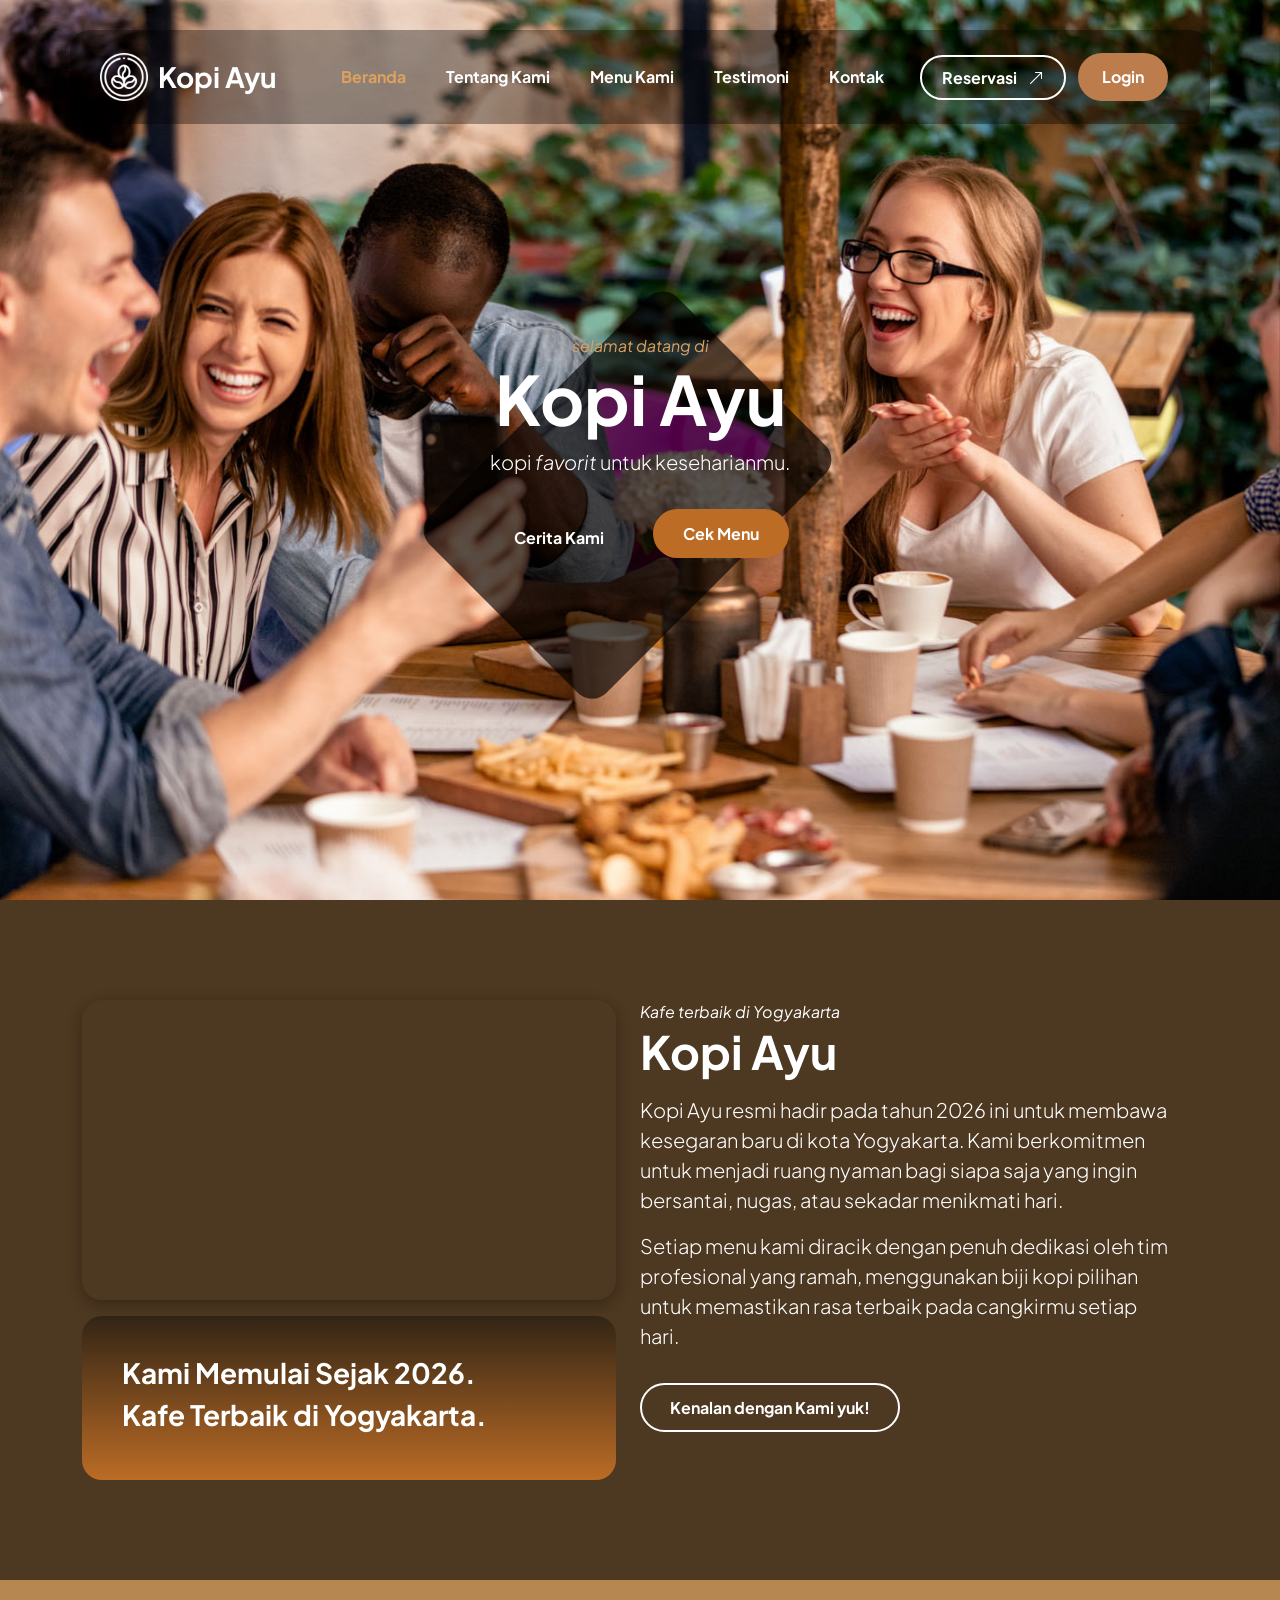
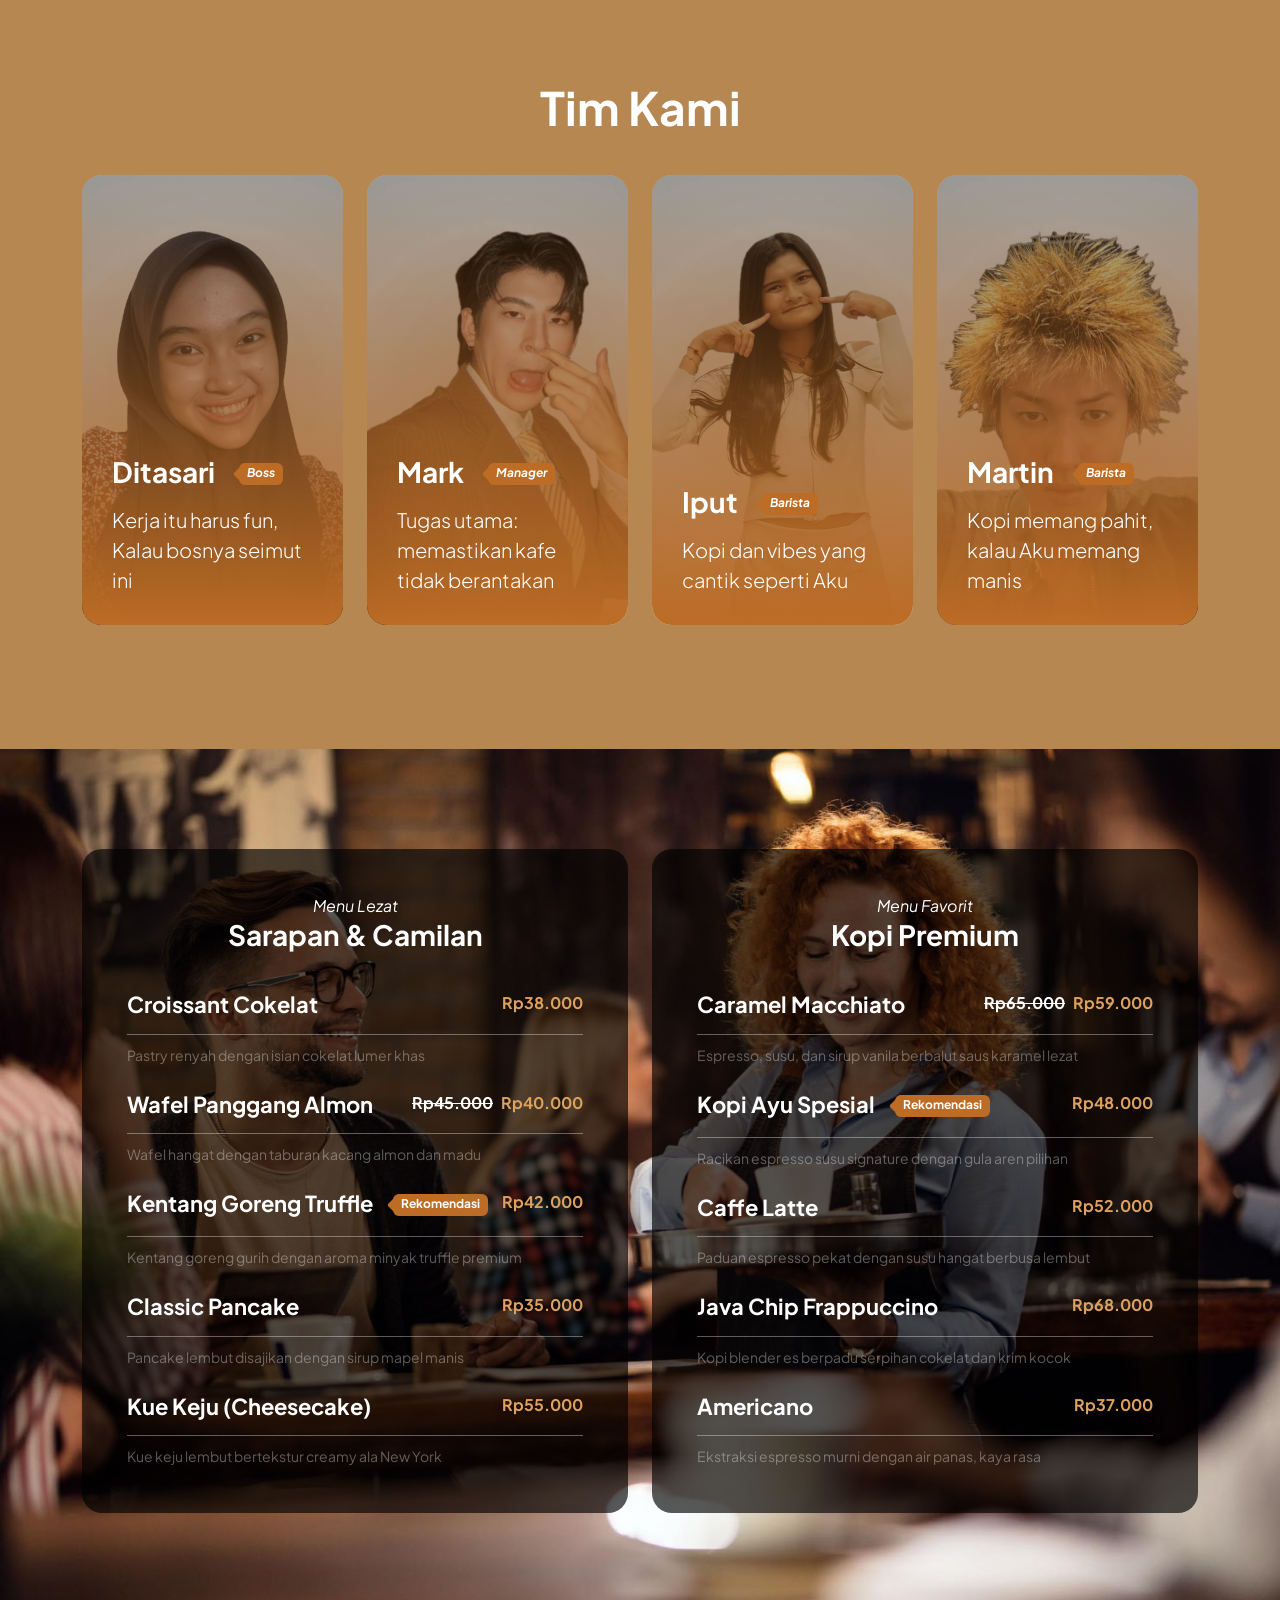
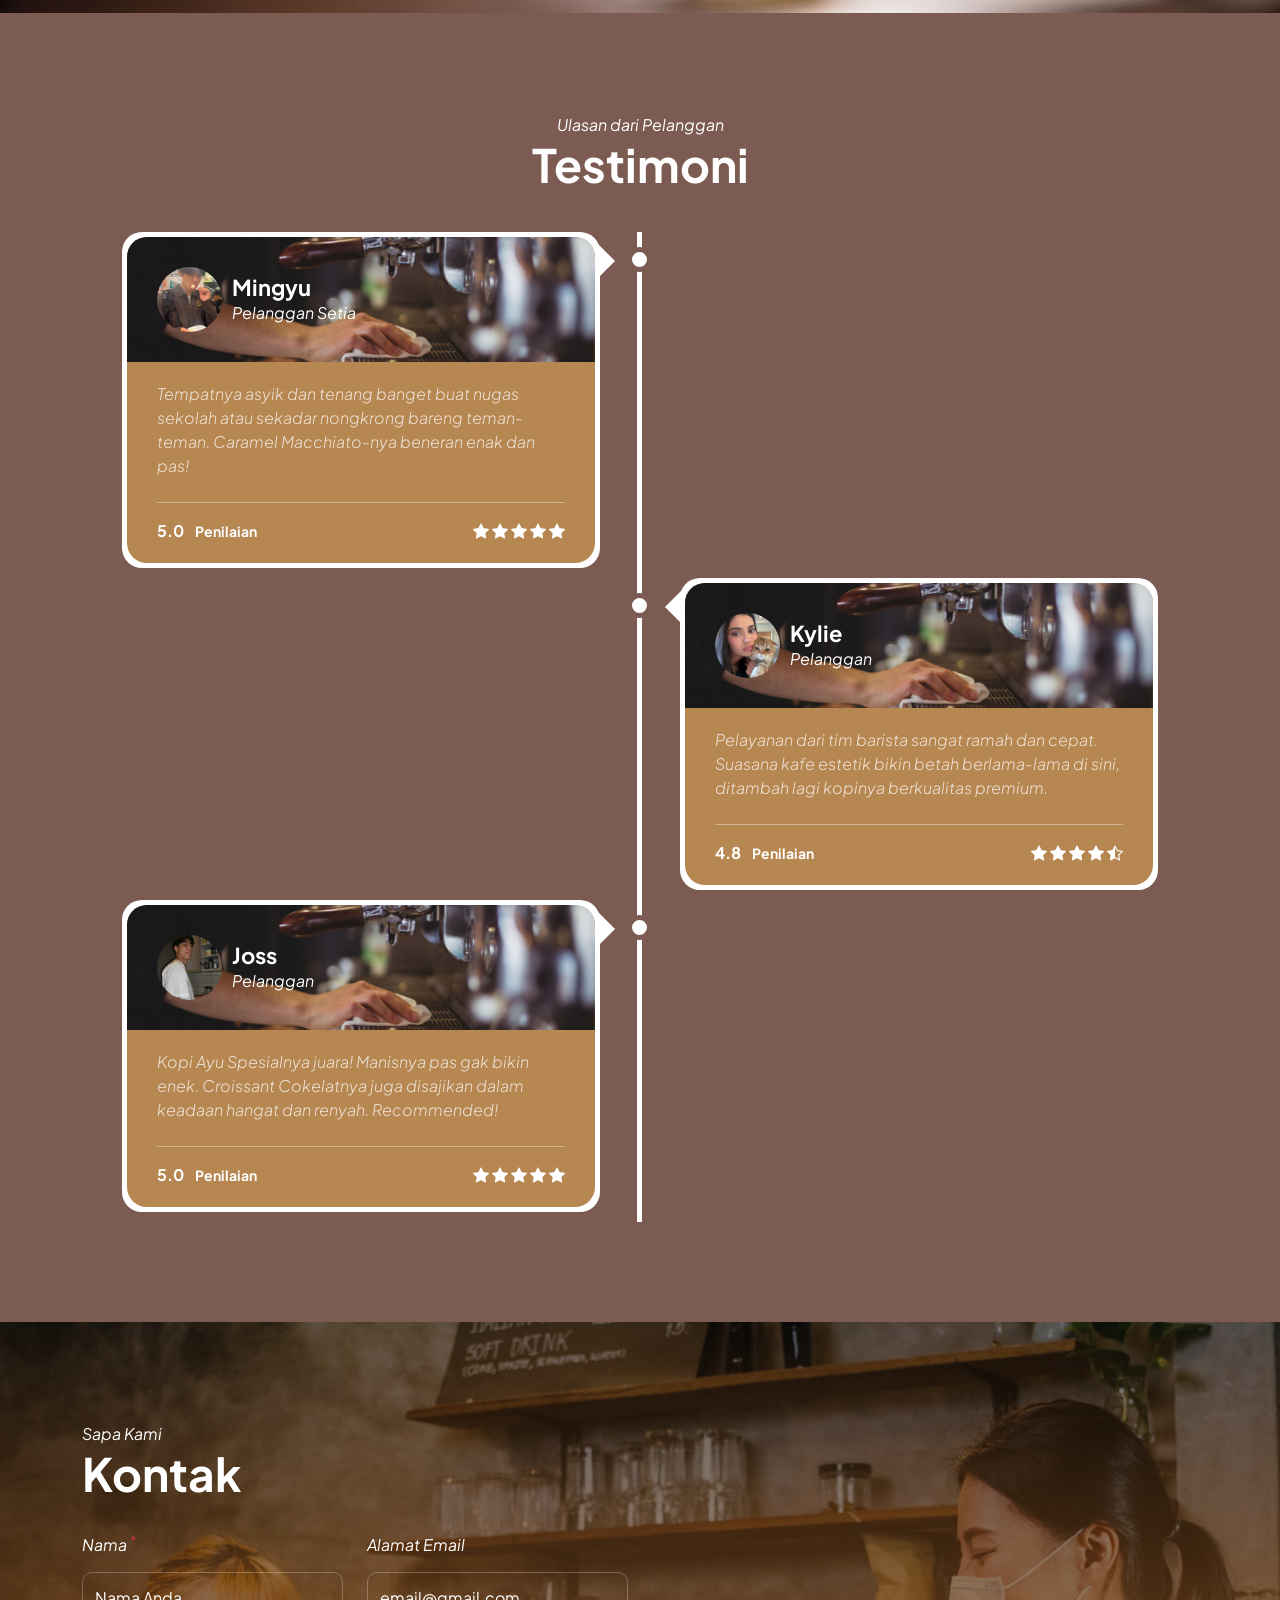
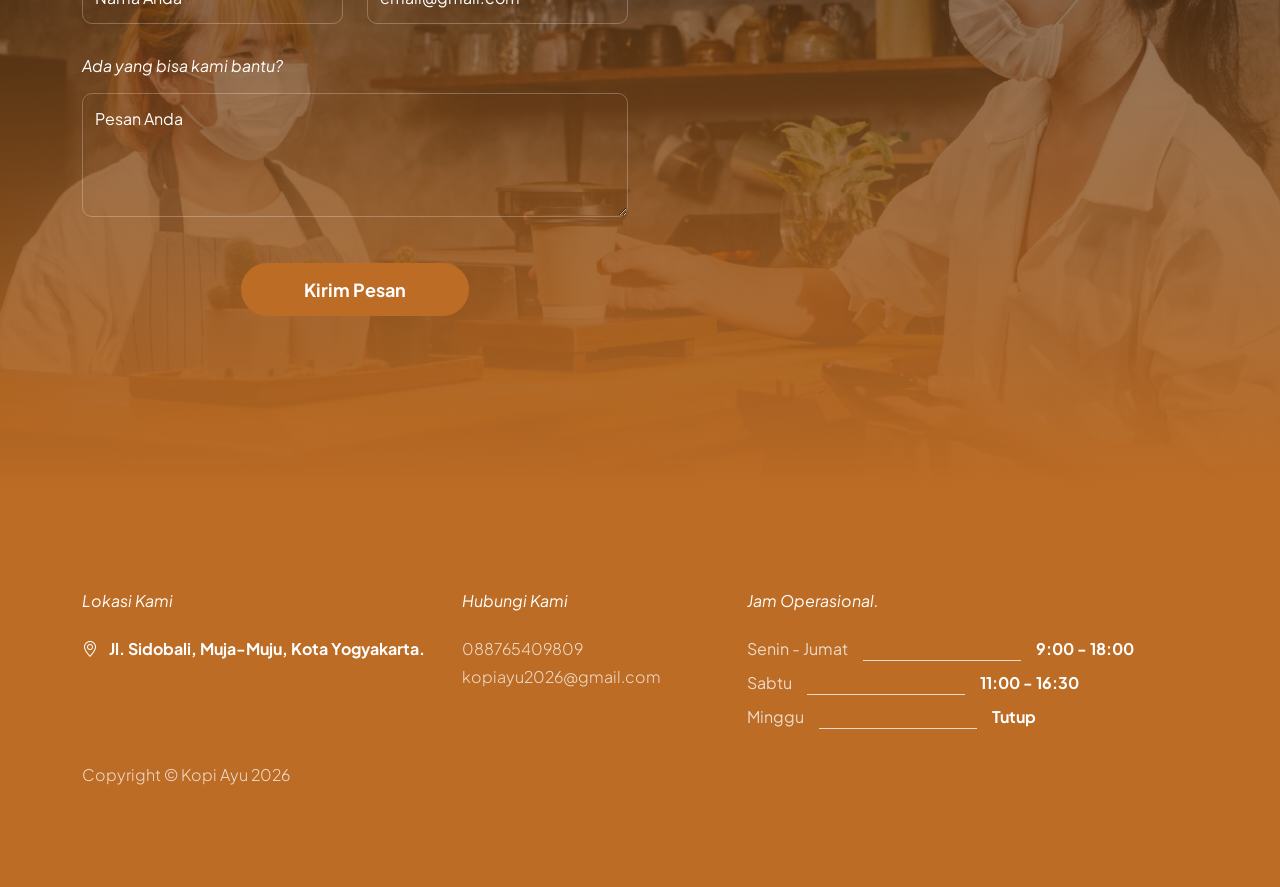
==== index.html @ 31d72bd7 "Update index.html" ====
<!doctype html>
<html lang="id">
    <head>
        <meta charset="utf-8">
        <meta name="viewport" content="width=device-width, initial-scale=1">

        <meta name="description" content="">
        <meta name="author" content="">

        <title>Kopi Ayu - Kafe & Tempat Nongkrong</title>

        <!-- CSS FILES -->                
        <link rel="preconnect" href="https://fonts.googleapis.com">
        
        <link rel="preconnect" href="https://fonts.gstatic.com" crossorigin>

        <link href="https://fonts.googleapis.com/css2?family=Plus+Jakarta+Sans:ital,wght@0,200;0,400;0,600;0,700;1,200;1,700&display=swap" rel="stylesheet">
            
        <link href="css/bootstrap.min.css" rel="stylesheet">

        <link href="css/bootstrap-icons.css" rel="stylesheet">

        <link href="css/vegas.min.css" rel="stylesheet">

        <link href="css/tooplate-barista.css" rel="stylesheet">
<!--
Tooplate 2137 Barista Cafe
https://www.tooplate.com/view/2137-barista-cafe
Bootstrap 5 HTML CSS Template
-->
   <style>
            .navbar {
                z-index: 9999 !important;
            }
            /* Menyembunyikan sapaan teks agar menu tidak berantakan */
            #navbarNav .nav-item span#userInfo {
                display: none !important;
            }
            /* SIHIR CSS: Mengubah tombol Login MAUPUN tombol Logout bawaan sekolah menjadi estetik */
            #authArea button, 
            #authArea input[type="button"], 
            #authArea input[type="submit"] {
                background-color: #bc7c4c !important;
                color: #ffffff !important;
                padding: 12px 24px !important;
                border-radius: 100px !important;
                font-weight: bold !important;
                border: none !important;
                cursor: pointer !important;
                display: inline-block !important;
                box-shadow: 0 4px 6px rgba(0,0,0,0.1) !important;
                transition: 0.3s !important;
            }
            #authArea button:hover, 
            #authArea input[type="button"]:hover {
                background-color: #a46639 !important;
            }
        </style>
    </head>
    
    <body>
            
        <main>
            <nav class="navbar navbar-expand-lg">                
                <div class="container">
                    <!-- LOGO AMAN & RAPI -->
                    <a class="navbar-brand d-flex align-items-center" href="index.html">
                        <img src="images/coffee-beans.png" class="navbar-brand-image img-fluid" alt="">
                        <span>Kopi Ayu</span>
                    </a>
    
                    <button class="navbar-toggler" type="button" data-bs-toggle="collapse" data-bs-target="#navbarNav" aria-controls="navbarNav" aria-expanded="false" aria-label="Toggle navigation">
                        <span class="navbar-toggler-icon"></span>
                    </button>
    
                    <div class="collapse navbar-collapse" id="navbarNav">
                        <!-- BARISAN MENU BERSIH (Teks Halo User Sudah Dihapus dari Sini) -->
                        <ul class="navbar-nav ms-lg-auto">
                            <li class="nav-item">
                                <a class="nav-link click-scroll" href="#section_1">Beranda</a>
                            </li>
    
                            <li class="nav-item">
                                <a class="nav-link click-scroll" href="#section_2">Tentang Kami</a>
                            </li>
    
                            <li class="nav-item">
                                <a class="nav-link click-scroll" href="#section_3">Menu Kami</a>
                            </li>
    
                            <li class="nav-item">
                                <a class="nav-link click-scroll" href="#section_4">Testimoni</a>
                            </li>
    
                            <li class="nav-item">
                                <a class="nav-link click-scroll" href="#section_5">Kontak</a>
                            </li>
                        </ul>

                        <!-- TOMBOL RESERVASI & AREA TOMBOL AUTH -->
                        <div class="ms-lg-3 d-flex align-items-center" style="gap: 12px; position: relative; z-index: 999;">
                            <!-- Tombol Reservasi -->
                            <a class="btn custom-btn custom-border-btn" href="reservation.html">
                                Reservasi
                                <i class="bi-arrow-up-right ms-2"></i>
                            </a>

                         <div id="authArea">
    <button onclick="goLogin()" class="nav-cta">Login</button>
</div>

<div id="userInfo"></div>
                        </div>

                    </div>
                </div>
            </nav>

            <section class="hero-section d-flex justify-content-center align-items-center" id="section_1">

                <div class="container">
                    <div class="row align-items-center">

                        <div class="col-lg-6 col-12 mx-auto">
                            <em class="small-text">selamat datang di</em>
                            
                            <h1>Kopi Ayu</h1>

                            <p class="text-white mb-4 pb-lg-2">
                                kopi <em>favorit</em> untuk keseharianmu.
                            </p>

                            <a class="btn custom-btn custom-border-btn smoothscroll me-3" href="#section_2">
                                Cerita Kami
                            </a>

                            <a class="btn custom-btn smoothscroll me-2 mb-2" href="#section_3"><strong>Cek Menu</strong></a>
                        </div>

                    </div>
                </div>

                <div class="hero-slides"></div>
            </section>


            <section class="about-section section-padding" id="section_2">
                <div class="section-overlay"></div>
                <div class="container">
                    <div class="row align-items-center">

                        <!-- Mulai Bagian Tentang Kami (Row Utama) -->
<div class="row">
    
    <!-- KOLOM KIRI: Video YouTube -->
    <div class="col-lg-6 col-12">
        <div class="ratio ratio-16x9" style="border-radius: 20px; overflow: hidden; box-shadow: 0 4px 15px rgba(0,0,0,0.3);">
            <iframe 
                src="https://www.youtube-nocookie.com/embed/lAd3LYIZMjs" 
                title="YouTube video player" 
                frameborder="0" 
                allow="accelerometer; autoplay; clipboard-write; encrypted-media; gyroscope; picture-in-picture; web-share" 
                allowfullscreen>
            </iframe>
        </div>
        <!-- Teks info di bawah video -->
        <div class="about-video-info d-flex flex-column mt-3">
            <h4 class="mt-auto">Kami Memulai Sejak 2026.</h4>
            <h4>Kafe Terbaik di Yogyakarta.</h4>
        </div>
    </div>

    <!-- KOLOM KANAN: Deskripsi & Tombol -->
    <div class="col-lg-6 col-12 mt-4 mt-lg-0">
        <em class="text-white">Kafe terbaik di Yogyakarta</em>
        
        <h2 class="text-white mb-3">Kopi Ayu</h2>

        <p class="text-white">Kopi Ayu resmi hadir pada tahun 2026 ini untuk membawa kesegaran baru di kota Yogyakarta. Kami berkomitmen untuk menjadi ruang nyaman bagi siapa saja yang ingin bersantai, nugas, atau sekadar menikmati hari.</p>

        <p class="text-white">Setiap menu kami diracik dengan penuh dedikasi oleh tim profesional yang ramah, menggunakan biji kopi pilihan untuk memastikan rasa terbaik pada cangkirmu setiap hari.</p>

        <a href="#barista-team" class="smoothscroll btn custom-btn custom-border-btn mt-3 mb-4">Kenalan dengan Kami yuk!</a>
    </div>

</div> 
<!-- Selesai Bagian Tentang Kami -->
                </div>
            </section>

            <section class="barista-section section-padding section-bg" id="barista-team">
                <div class="container">
                    <div class="row justify-content-center">

                        <div class="col-lg-12 col-12 text-center mb-4 pb-lg-2">
                            <em class="text-white"></em>
                            <h2 class="text-white">Tim Kami</h2>
                        </div>

                        <div class="col-lg-3 col-md-6 col-12 mb-4">
                            <div class="team-block-wrap">
                                <div class="team-block-info d-flex flex-column">
                                    <div class="d-flex mt-auto mb-3">
                                        <h4 class="text-white mb-0">Ditasari</h4>
                                        <p class="badge ms-4"><em>Boss</em></p>
                                    </div>
                                    <p class="text-white mb-0">Kerja itu harus fun, Kalau bosnya seimut ini</p>
                                </div>

                                <div class="team-block-image-wrap">
                                    <img src="images/team/dita foto.jpeg" class="team-block-image img-fluid" alt="">
                                </div>
                            </div>
                        </div>

                        <div class="col-lg-3 col-md-6 col-12 mb-4">
                            <div class="team-block-wrap">
                                <div class="team-block-info d-flex flex-column">
                                    <div class="d-flex mt-auto mb-3">
                                        <h4 class="text-white mb-0">Mark</h4>
                                        <p class="badge ms-4"><em>Manager</em></p>
                                    </div>
                                    <p class="text-white mb-0">Tugas utama: memastikan kafe tidak berantakan</p>
                                </div>

                                <div class="team-block-image-wrap">
                                    <img src="images/team/mark pakin.jpeg" class="team-block-image img-fluid" alt="">
                                </div>
                            </div>
                        </div>

                        <div class="col-lg-3 col-md-6 col-12 mb-4">
                            <div class="team-block-wrap">
                                <div class="team-block-info d-flex flex-column">
                                    <div class="d-flex mt-auto mb-3">
                                        <h4 class="text-white mb-0">Iput</h4>
                                        <p class="badge ms-4"><em>Barista</em></p>
                                    </div>
                                    <p class="text-white mb-0">Kopi dan vibes yang cantik seperti Aku</p>
                                </div>

                                <div class="team-block-image-wrap">
                                    <img src="images/team/iput.jpeg" class="team-block-image img-fluid" alt="">
                                </div>
                            </div>
                        </div>

                        <div class="col-lg-3 col-md-6 col-12">
                            <div class="team-block-wrap">
                                <div class="team-block-info d-flex flex-column">
                                    <div class="d-flex mt-auto mb-3">
                                        <h4 class="text-white mb-0">Martin</h4>
                                        <p class="badge ms-4"><em>Barista</em></p>
                                    </div>
                                    <p class="text-white mb-0">Kopi memang pahit, kalau Aku memang manis</p>
                                </div>

                                <div class="team-block-image-wrap">
                                    <img src="images/team/martin.jpeg" class="team-block-image img-fluid" alt="">
                                </div>
                            </div>
                        </div>

                    </div>
                </div>
            </section>


            <section class="menu-section section-padding" id="section_3">
                <div class="container">
                    <div class="row">

                        <div class="col-lg-6 col-12 mb-4 mb-lg-0">
                            <div class="menu-block-wrap">
                                <div class="text-center mb-4 pb-lg-2">
                                    <em class="text-white">Menu Lezat</em>
                                    <h4 class="text-white">Sarapan & Camilan</h4>
                                </div>

                                <div class="menu-block">
                                    <div class="d-flex">
                                        <h6>Croissant Cokelat</h6>
                                        <span class="underline"></span>
                                        <strong class="ms-auto">Rp38.000</strong>
                                    </div>
                                    <div class="border-top mt-2 pt-2">
                                        <small>Pastry renyah dengan isian cokelat lumer khas</small>
                                    </div>
                                </div>

                                <div class="menu-block my-4">
                                    <div class="d-flex">
                                        <h6>Wafel Panggang Almon</h6>
                                        <span class="underline"></span>
                                        <strong class="text-white ms-auto"><del>Rp45.000</del></strong>
                                        <strong class="ms-2">Rp40.000</strong>
                                    </div>
                                    <div class="border-top mt-2 pt-2">
                                        <small>Wafel hangat dengan taburan kacang almon dan madu</small>
                                    </div>
                                </div>

                                <div class="menu-block">
                                    <div class="d-flex">
                                        <h6>Kentang Goreng Truffle <span class="badge ms-3">Rekomendasi</span></h6>
                                        <span class="underline"></span>
                                        <strong class="ms-auto">Rp42.000</strong>
                                    </div>
                                    <div class="border-top mt-2 pt-2">
                                        <small>Kentang goreng gurih dengan aroma minyak truffle premium</small>
                                    </div>
                                </div>

                                <div class="menu-block my-4">
                                    <div class="d-flex">
                                        <h6>Classic Pancake</h6>
                                        <span class="underline"></span>
                                        <strong class="ms-auto">Rp35.000</strong>
                                    </div>
                                    <div class="border-top mt-2 pt-2">
                                        <small>Pancake lembut disajikan dengan sirup mapel manis</small>
                                    </div>
                                </div>

                                <div class="menu-block">
                                    <div class="d-flex">
                                        <h6>Kue Keju (Cheesecake)</h6>
                                        <span class="underline"></span>
                                        <strong class="ms-auto">Rp55.000</strong>
                                    </div>
                                    <div class="border-top mt-2 pt-2">
                                        <small>Kue keju lembut bertekstur creamy ala New York</small>
                                    </div>
                                </div>
                            </div>
                        </div>

                        <div class="col-lg-6 col-12">
                            <div class="menu-block-wrap">
                                <div class="text-center mb-4 pb-lg-2">
                                    <em class="text-white">Menu Favorit</em>
                                    <h4 class="text-white">Kopi Premium</h4>
                                </div>

                                <div class="menu-block">
                                    <div class="d-flex">
                                        <h6>Caramel Macchiato</h6>
                                        <span class="underline"></span>
                                        <strong class="text-white ms-auto"><del>Rp65.000</del></strong>
                                        <strong class="ms-2">Rp59.000</strong>
                                    </div>
                                    <div class="border-top mt-2 pt-2">
                                        <small>Espresso, susu, dan sirup vanila berbalut saus karamel lezat</small>
                                    </div>
                                </div>

                                <div class="menu-block my-4">
                                    <div class="d-flex">
                                        <h6>Kopi Ayu Spesial <span class="badge ms-3">Rekomendasi</span></h6>
                                        <span class="underline"></span>
                                        <strong class="ms-auto">Rp48.000</strong>
                                    </div>
                                    <div class="border-top mt-2 pt-2">
                                        <small>Racikan espresso susu signature dengan gula aren pilihan</small>
                                    </div>
                                </div>

                                <div class="menu-block">
                                    <div class="d-flex">
                                        <h6>Caffe Latte</h6>
                                        <span class="underline"></span>
                                        <strong class="ms-auto">Rp52.000</strong>
                                    </div>
                                    <div class="border-top mt-2 pt-2">
                                        <small>Paduan espresso pekat dengan susu hangat berbusa lembut</small>
                                    </div>
                                </div>

                                <div class="menu-block my-4">
                                    <div class="d-flex">
                                        <h6>Java Chip Frappuccino</h6>
                                        <span class="underline"></span>
                                        <strong class="ms-auto">Rp68.000</strong>
                                    </div>
                                    <div class="border-top mt-2 pt-2">
                                        <small>Kopi blender es berpadu serpihan cokelat dan krim kocok</small>
                                    </div>
                                </div>

                                <div class="menu-block">
                                    <div class="d-flex">
                                        <h6>Americano</h6>
                                        <span class="underline"></span>
                                        <strong class="ms-auto">Rp37.000</strong>
                                    </div>
                                    <div class="border-top mt-2 pt-2">
                                        <small>Ekstraksi espresso murni dengan air panas, kaya rasa</small>
                                    </div>
                                </div>
                            </div>
                        </div>

                    </div>
                </div>
            </section>


            <section class="reviews-section section-padding section-bg" id="section_4">
                <div class="container">
                    <div class="row justify-content-center">

                        <div class="col-lg-12 col-12 text-center mb-4 pb-lg-2">
                            <em class="text-white">Ulasan dari Pelanggan</em>
                            <h2 class="text-white">Testimoni</h2>
                        </div>

                        <div class="timeline">
                            <div class="timeline-container timeline-container-left">
                                <div class="timeline-content">
                                    <div class="reviews-block">
                                        <div class="reviews-block-image-wrap d-flex align-items-center">
                                            <img src="images/reviews/mingyu.jpeg" class="reviews-block-image img-fluid" alt="">
                                            <div>
                                                <h6 class="text-white mb-0">Mingyu</h6>
                                                <em class="text-white"> Pelanggan Setia</em>
                                            </div>
                                        </div>

                                        <div class="reviews-block-info">
                                            <p>Tempatnya asyik dan tenang banget buat nugas sekolah atau sekadar nongkrong bareng teman-teman. Caramel Macchiato-nya beneran enak dan pas!</p>
                                            <div class="d-flex border-top pt-3 mt-4">
                                                <strong class="text-white">5.0 <small class="ms-2">Penilaian</small></strong>
                                                <div class="reviews-group ms-auto">
                                                    <i class="bi-star-fill"></i>
                                                    <i class="bi-star-fill"></i>
                                                    <i class="bi-star-fill"></i>
                                                    <i class="bi-star-fill"></i>
                                                    <i class="bi-star-fill"></i>
                                                </div>
                                            </div>
                                        </div>
                                    </div>
                                </div>
                            </div>

                            <div class="timeline-container timeline-container-right">
                                <div class="timeline-content">
                                    <div class="reviews-block">
                                        <div class="reviews-block-image-wrap d-flex align-items-center">
                                            <img src="images/reviews/kylie.jpeg" class="reviews-block-image img-fluid" alt="">
                                            <div>
                                                <h6 class="text-white mb-0">Kylie</h6>
                                                <em class="text-white"> Pelanggan</em>
                                            </div>
                                        </div>

                                        <div class="reviews-block-info">
                                            <p>Pelayanan dari tim barista sangat ramah dan cepat. Suasana kafe estetik bikin betah berlama-lama di sini, ditambah lagi kopinya berkualitas premium.</p>
                                            <div class="d-flex border-top pt-3 mt-4">
                                                <strong class="text-white">4.8 <small class="ms-2">Penilaian</small></strong>
                                                <div class="reviews-group ms-auto">
                                                    <i class="bi-star-fill"></i>
                                                    <i class="bi-star-fill"></i>
                                                    <i class="bi-star-fill"></i>
                                                    <i class="bi-star-fill"></i>
                                                    <i class="bi-star-half"></i>
                                                </div>
                                            </div>
                                        </div>
                                    </div>
                                </div>
                            </div>

                            <div class="timeline-container timeline-container-left">
                                <div class="timeline-content">
                                    <div class="reviews-block">
                                        <div class="reviews-block-image-wrap d-flex align-items-center">
                                            <img src="images/reviews/joss.jpeg" class="reviews-block-image img-fluid" alt="">
                                            <div>
                                                <h6 class="text-white mb-0">Joss</h6>
                                                <em class="text-white"> Pelanggan</em>
                                            </div>
                                        </div>

                                        <div class="reviews-block-info">
                                            <p>Kopi Ayu Spesialnya juara! Manisnya pas gak bikin enek. Croissant Cokelatnya juga disajikan dalam keadaan hangat dan renyah. Recommended!</p>
                                            <div class="d-flex border-top pt-3 mt-4">
                                                <strong class="text-white">5.0 <small class="ms-2">Penilaian</small></strong>
                                                <div class="reviews-group ms-auto">
                                                    <i class="bi-star-fill"></i>
                                                    <i class="bi-star-fill"></i>
                                                    <i class="bi-star-fill"></i>
                                                    <i class="bi-star-fill"></i>
                                                    <i class="bi-star-fill"></i>
                                                </div>
                                            </div>
                                        </div>
                                    </div>
                                </div>
                            </div>
                        </div>

                    </div>
                </div>
            </section>


            <section class="contact-section section-padding" id="section_5">
                <div class="container">
                    <div class="row">   

                        <div class="col-lg-12 col-12">
                            <em class="text-white">Sapa Kami</em>
                            <h2 class="text-white mb-4 pb-lg-2">Kontak</h2>
                        </div>

                        <!-- KOLOM KIRI: Form Pesan -->
<div class="col-lg-6 col-12">
    <form action="#" method="post" id="contact-form" class="custom-form contact-form" role="form">
        <div class="row">
            <div class="col-lg-6 col-12">
                <label for="name" class="form-label">Nama <sup class="text-danger">*</sup></label>
                <input type="text" name="name" id="name" class="form-control" placeholder="Nama Anda" required="">
            </div>
            <div class="col-lg-6 col-12">
                <label for="email" class="form-label">Alamat Email</label>
                <input type="email" name="email" id="email" class="form-control" placeholder="email@gmail.com" required="">
            </div>
            <div class="col-12">
                <label for="message" class="form-label">Ada yang bisa kami bantu?</label>
                <textarea name="message" rows="4" class="form-control" id="message" placeholder="Pesan Anda" required=""></textarea>
            </div>
        </div>
        <div class="col-lg-5 col-12 mx-auto mt-3">
            <button type="submit" class="form-control">Kirim Pesan</button>
        </div>
    </form>
    
    <!-- Pesan Konfirmasi -->
    <div id="success-message" style="display: none; color: white; margin-top: 20px; font-weight: bold;">
        Pesan Anda sudah terkirim, terimakasih telah menghubungi kami.
    </div>
</div>

<!-- KOLOM KANAN: Google Maps -->
<div class="col-lg-6 col-12 mt-5 mt-lg-0">
    <iframe src="https://www.google.com/maps/embed?pb=!1m18!1m12!1m3!1d494.11237252135965!2d110.3950504290381!3d-7.800518952389401!2m3!1f0!2f0!3f0!3m2!1i1024!2i768!4f13.1!3m3!1m2!1s0x2e7a57669d43fe55%3A0x75fae1bb400d4da5!2sSMA%20Negeri%208%20Yogyakarta!5e0!3m2!1sid!2sid!4v1780383124502!5m2!1sid!2sid" 
            width="100%" 
            height="450" 
            style="border:0; border-radius: 20px;" 
            allowfullscreen="" 
            loading="lazy">
    </iframe>
</div>

        </section>
            <footer class="site-footer">
                <div class="container">
                    <div class="row">
                        <div class="col-lg-4 col-12 me-auto">
                            <em class="text-white d-block mb-4">Lokasi Kami</em>
                            <strong class="text-white"><i class="bi-geo-alt me-2"></i> Jl. Sidobali, Muja-Muju, Kota Yogyakarta.</strong>
                        </div>

                        <div class="col-lg-3 col-12 mt-4 mb-3 mt-lg-0 mb-lg-0">
                            <em class="text-white d-block mb-4">Hubungi Kami</em>
                            <p class="text-white mb-1"><a href="tel:088765409809" class="site-footer-link">088765409809</a></p>
                            <p class="text-white"><a href="mailto:kopiayu2026@gmail.com" class="site-footer-link">kopiayu2026@gmail.com</a></p>
                        </div>

                        <div class="col-lg-5 col-12">
                            <em class="text-white d-block mb-4">Jam Operasional.</em>
                            <ul class="opening-hours-list">
                                <li class="d-flex">Senin - Jumat <span class="underline"></span> <strong>9:00 - 18:00</strong></li>
                                <li class="d-flex">Sabtu <span class="underline"></span> <strong>11:00 - 16:30</strong></li>
                                <li class="d-flex">Minggu <span class="underline"></span> <strong>Tutup</strong></li>
                            </ul>
                        </div>

                        <div class="col-lg-8 col-12 mt-4">
                            <p class="copyright-text mb-0">Copyright © Kopi Ayu 2026</p>
                        </div>
                    </div>
                </div>
            </footer>
            </main>

<script src="js/jquery.min.js"></script>
<script src="js/bootstrap.min.js"></script>
<script src="js/jquery.sticky.js"></script>
<script src="js/click-scroll.js"></script>
<script src="js/vegas.min.js"></script>
<script src="js/custom.js"></script>

<!-- SCRIPT TAMBAHAN UNTUK PESAN KONFIRMASI -->
<script>
    const form = document.getElementById('contact-form');
    const message = document.getElementById('success-message');

    form.addEventListener('submit', function(e) {
        e.preventDefault(); // Mencegah reload halaman
        
        // Tampilkan pesan
        message.style.display = 'block';
        
        // Reset isi form
        form.reset();
        
        // Hilangkan pesan setelah 5 detik
        setTimeout(function() {
            message.style.display = 'none';
        }, 5000);
    });
</script>

<script src="login/js/welcome.js"></script>
</body>
</html>
---- css/vegas.min.css ----
.vegas-content-scrollable,.vegas-overlay,.vegas-slide,.vegas-slide-inner,.vegas-timer{position:absolute;top:0;left:0;bottom:0;right:0;overflow:hidden;border:none;padding:0;margin:0}.vegas-content-scrollable{position:relative;height:100%;overflow:auto}.vegas-overlay{opacity:.5;background:url(./overlays/02.png) center center}.vegas-timer{top:auto;bottom:0;height:2px}.vegas-timer-progress{width:0%;height:100%;background:#fff;transition:width ease-out}.vegas-timer-running .vegas-timer-progress{width:100%}.vegas-slide,.vegas-slide-inner{margin:0;padding:0;background:center center no-repeat;transform:translateZ(0);will-change:transform,opacity}body .vegas-container{overflow:hidden!important;position:relative}.vegas-video{min-width:100%;min-height:100%;width:auto;height:auto}body.vegas-container{overflow:auto;position:static;z-index:-2}body.vegas-container>.vegas-overlay,body.vegas-container>.vegas-slide,body.vegas-container>.vegas-timer{position:fixed;z-index:-1}.vegas-transition-blur,.vegas-transition-blur2{opacity:0;filter:blur(32px) brightness(1.01)}.vegas-transition-blur-in,.vegas-transition-blur2-in{opacity:1;filter:blur(0) brightness(1.01)}.vegas-transition-blur2-out{opacity:0}.vegas-transition-burn,.vegas-transition-burn2{opacity:0;filter:contrast(1000%) saturate(1000%)}.vegas-transition-burn-in,.vegas-transition-burn2-in{opacity:1;filter:contrast(100%) saturate(100%)}.vegas-transition-burn2-out{opacity:0;filter:contrast(1000%) saturate(1000%)}.vegas-transition-fade,.vegas-transition-fade2{opacity:0}.vegas-transition-fade-in,.vegas-transition-fade2-in{opacity:1}.vegas-transition-fade2-out{opacity:0}.vegas-transition-flash,.vegas-transition-flash2{opacity:0;filter:brightness(25)}.vegas-transition-flash-in,.vegas-transition-flash2-in{opacity:1;filter:brightness(1)}.vegas-transition-flash2-out{opacity:0;filter:brightness(25)}.vegas-transition-negative,.vegas-transition-negative2{opacity:0;filter:invert(100%)}.vegas-transition-negative-in,.vegas-transition-negative2-in{opacity:1;filter:invert(0)}.vegas-transition-negative2-out{opacity:0;filter:invert(100%)}.vegas-transition-slideDown,.vegas-transition-slideDown2{transform:translateY(-100%)}.vegas-transition-slideDown-in,.vegas-transition-slideDown2-in{transform:translateY(0)}.vegas-transition-slideDown2-out{transform:translateY(100%)}.vegas-transition-slideLeft,.vegas-transition-slideLeft2{transform:translateX(100%)}.vegas-transition-slideLeft-in,.vegas-transition-slideLeft2-in{transform:translateX(0)}.vegas-transition-slideLeft2-out,.vegas-transition-slideRight,.vegas-transition-slideRight2{transform:translateX(-100%)}.vegas-transition-slideRight-in,.vegas-transition-slideRight2-in{transform:translateX(0)}.vegas-transition-slideRight2-out{transform:translateX(100%)}.vegas-transition-slideUp,.vegas-transition-slideUp2{transform:translateY(100%)}.vegas-transition-slideUp-in,.vegas-transition-slideUp2-in{transform:translateY(0)}.vegas-transition-slideUp2-out{transform:translateY(-100%)}.vegas-transition-swirlLeft,.vegas-transition-swirlLeft2{transform:scale(2) rotate(35deg);opacity:0}.vegas-transition-swirlLeft-in,.vegas-transition-swirlLeft2-in{transform:scale(1) rotate(0);opacity:1}.vegas-transition-swirlLeft2-out,.vegas-transition-swirlRight,.vegas-transition-swirlRight2{transform:scale(2) rotate(-35deg);opacity:0}.vegas-transition-swirlRight-in,.vegas-transition-swirlRight2-in{transform:scale(1) rotate(0);opacity:1}.vegas-transition-swirlRight2-out{transform:scale(2) rotate(35deg);opacity:0}.vegas-transition-zoomIn,.vegas-transition-zoomIn2{transform:scale(0);opacity:0}.vegas-transition-zoomIn-in,.vegas-transition-zoomIn2-in{transform:scale(1);opacity:1}.vegas-transition-zoomIn2-out,.vegas-transition-zoomOut,.vegas-transition-zoomOut2{transform:scale(2);opacity:0}.vegas-transition-zoomOut-in,.vegas-transition-zoomOut2-in{transform:scale(1);opacity:1}.vegas-transition-zoomOut2-out{transform:scale(0);opacity:0}.vegas-animation-kenburns{-webkit-animation:kenburns ease-out;animation:kenburns ease-out}@-webkit-keyframes kenburns{0%{transform:scale(1.5)}100%{transform:scale(1)}}@keyframes kenburns{0%{transform:scale(1.5)}100%{transform:scale(1)}}.vegas-animation-kenburnsDownLeft{-webkit-animation:kenburnsDownLeft ease-out;animation:kenburnsDownLeft ease-out}@-webkit-keyframes kenburnsDownLeft{0%{transform:scale(1.5) translate(10%,-10%)}100%{transform:scale(1) translate(0,0)}}@keyframes kenburnsDownLeft{0%{transform:scale(1.5) translate(10%,-10%)}100%{transform:scale(1) translate(0,0)}}.vegas-animation-kenburnsDownRight{-webkit-animation:kenburnsDownRight ease-out;animation:kenburnsDownRight ease-out}@-webkit-keyframes kenburnsDownRight{0%{transform:scale(1.5) translate(-10%,-10%)}100%{transform:scale(1) translate(0,0)}}@keyframes kenburnsDownRight{0%{transform:scale(1.5) translate(-10%,-10%)}100%{transform:scale(1) translate(0,0)}}.vegas-animation-kenburnsDown{-webkit-animation:kenburnsDown ease-out;animation:kenburnsDown ease-out}@-webkit-keyframes kenburnsDown{0%{transform:scale(1.5) translate(0,-10%)}100%{transform:scale(1) translate(0,0)}}@keyframes kenburnsDown{0%{transform:scale(1.5) translate(0,-10%)}100%{transform:scale(1) translate(0,0)}}.vegas-animation-kenburnsLeft{-webkit-animation:kenburnsLeft ease-out;animation:kenburnsLeft ease-out}@-webkit-keyframes kenburnsLeft{0%{transform:scale(1.5) translate(10%,0)}100%{transform:scale(1) translate(0,0)}}@keyframes kenburnsLeft{0%{transform:scale(1.5) translate(10%,0)}100%{transform:scale(1) translate(0,0)}}.vegas-animation-kenburnsRight{-webkit-animation:kenburnsRight ease-out;animation:kenburnsRight ease-out}@-webkit-keyframes kenburnsRight{0%{transform:scale(1.5) translate(-10%,0)}100%{transform:scale(1) translate(0,0)}}@keyframes kenburnsRight{0%{transform:scale(1.5) translate(-10%,0)}100%{transform:scale(1) translate(0,0)}}.vegas-animation-kenburnsUpLeft{-webkit-animation:kenburnsUpLeft ease-out;animation:kenburnsUpLeft ease-out}@-webkit-keyframes kenburnsUpLeft{0%{transform:scale(1.5) translate(10%,10%)}100%{transform:scale(1) translate(0,0)}}@keyframes kenburnsUpLeft{0%{transform:scale(1.5) translate(10%,10%)}100%{transform:scale(1) translate(0,0)}}.vegas-animation-kenburnsUpRight{-webkit-animation:kenburnsUpRight ease-out;animation:kenburnsUpRight ease-out}@-webkit-keyframes kenburnsUpRight{0%{transform:scale(1.5) translate(-10%,10%)}100%{transform:scale(1) translate(0,0)}}@keyframes kenburnsUpRight{0%{transform:scale(1.5) translate(-10%,10%)}100%{transform:scale(1) translate(0,0)}}.vegas-animation-kenburnsUp{-webkit-animation:kenburnsUp ease-out;animation:kenburnsUp ease-out}@-webkit-keyframes kenburnsUp{0%{transform:scale(1.5) translate(0,10%)}100%{transform:scale(1) translate(0,0)}}@keyframes kenburnsUp{0%{transform:scale(1.5) translate(0,10%)}100%{transform:scale(1) translate(0,0)}}
/*# sourceMappingURL=vegas.min.css.map */
---- css/tooplate-barista.css ----
/*

Tooplate 2137 Barista

https://www.tooplate.com/view/2137-barista-cafe

*/

/*---------------------------------------
  CUSTOM PROPERTIES ( VARIABLES )             
-----------------------------------------*/
:root {
  --white-color:                  #ffffff;
  --primary-color:                #BC6C25;
  --secondary-color:              #DDA15E;
  --section-bg-color:             #b78752;
  --custom-btn-bg-color:          #BC6C25;
  --custom-btn-bg-hover-color:    #DDA15E;
  --dark-color:                   #000000;
  --p-color:                      #717275;
  --border-color:                 #7fffd4;
  --link-hover-color:             #E76F51;

  --body-font-family:             'Plus Jakarta Sans', sans-serif;

  --h1-font-size:                 68px;
  --h2-font-size:                 46px;
  --h3-font-size:                 32px;
  --h4-font-size:                 28px;
  --h5-font-size:                 24px;
  --h6-font-size:                 22px;
  --p-font-size:                  20px;
  --btn-font-size:                16px;
  --form-btn-font-size:           18px;
  --menu-font-size:               16px;

  --border-radius-large:          100px;
  --border-radius-medium:         20px;
  --border-radius-small:          10px;

  --font-weight-thin:             200;
  --font-weight-light:            300;
  --font-weight-normal:           400;
  --font-weight-bold:             700;
}

body {
  background-color: var(--white-color);
  font-family: var(--body-font-family); 
}


/*---------------------------------------
  TYPOGRAPHY               
-----------------------------------------*/

h2,
h3,
h4,
h5,
h6 {
  color: var(--dark-color);
}

h1,
h2,
h3,
h4,
h5,
h6 {
  font-weight: var(--font-weight-bold);
}

h1 {
  font-size: var(--h1-font-size);
}

h2 {
  font-size: var(--h2-font-size);
}

h3 {
  font-size: var(--h3-font-size);
}

h4 {
  font-size: var(--h4-font-size);
}

h5 {
  font-size: var(--h5-font-size);
}

h6 {
  font-size: var(--h6-font-size);
}

p {
  color: var(--p-color);
  font-size: var(--p-font-size);
  font-weight: var(--font-weight-light);
}

ul li {
  color: var(--p-color);
  font-size: var(--p-font-size);
  font-weight: var(--font-weight-light);
}

a, 
button {
  touch-action: manipulation;
  transition: all 0.3s;
}

a {
  display: inline-block;
  color: var(--primary-color);
  text-decoration: none;
}

a:hover {
  color: var(--link-hover-color);
}

b,
strong {
  font-weight: var(--font-weight-bold);
}


/*---------------------------------------
  SECTION               
-----------------------------------------*/
.section-padding {
  padding-top: 100px;
  padding-bottom: 100px;
}

.section-bg {
  background-color: var(--section-bg-color);
}

.section-overlay {
  background-color: var(--dark-color);
  position: absolute;
  z-index: 9;
  top: 0;
  left: 0;
  pointer-events: none;
  width: 100%;
  height: 100%;
  opacity: 0.65;
}

.section-overlay + .container {
  position: relative;
  z-index: 22;
}

.back-top-icon {
  font-size: var(--h2-font-size);
}


/*---------------------------------------
  TIMELINE               
-----------------------------------------*/
.timeline {
  position: relative;
  max-width: 1200px;
  margin: 0 auto;
}

.timeline::after {
  content: '';
  position: absolute;
  width: 5px;
  background-color: var(--white-color);
  top: 0;
  bottom: 0;
  left: 50%;
  margin-left: -3px;
}

.timeline-container {
  padding: 10px 40px;
  padding-top: 0;
  position: relative;
  background-color: inherit;
  width: 50%;
}

.timeline-container::after {
  content: '';
  position: absolute;
  width: 25px;
  height: 25px;
  right: -12px;
  background-color: var(--white-color);
  border: 5px solid #7c5c52;
  top: 15px;
  border-radius: 50%;
  z-index: 1;
}

.timeline-container-left {
  left: 0;
}

.timeline-container-right {
  left: 50%;
}

.timeline-container-left::before {
  content: " ";
  height: 0;
  position: absolute;
  top: 9px;
  width: 0;
  z-index: 1;
  right: 25px;
  border: medium solid white;
  border-width: 20px 0 20px 20px;
  border-color: transparent transparent transparent white;
}

.timeline-container-right::before {
  content: " ";
  height: 0;
  position: absolute;
  top: 9px;
  width: 0;
  z-index: 1;
  left: 25px;
  border: medium solid white;
  border-width: 20px 20px 20px 0;
  border-color: transparent white transparent transparent;
}

.timeline-container-right::after {
  left: -13px;
}

.timeline-content {
  padding: 5px;
  background-color: var(--white-color);
  position: relative;
  border-radius: var(--border-radius-medium);
}

@media screen and (max-width: 991px) {
  .timeline::after {
    left: 31px;
  }

  .timeline-container {
    width: 100%;
    padding-left: 70px;
    padding-right: 25px;
  }

  .timeline-container::before {
    left: 58px;
    border: medium solid white;
    border-width: 20px 20px 20px 0;
    border-color: transparent white transparent transparent;
  }

  .timeline-container-left::after, .timeline-container-right::after {
    left: 6px;
  }

  .timeline-container-right {
    left: 0%;
  }
}


/*---------------------------------------
  CUSTOM BUTTON               
-----------------------------------------*/
.custom-btn {
  background: var(--custom-btn-bg-color);
  border: 2px solid transparent;
  border-radius: var(--border-radius-large);
  color: var(--white-color);
  font-size: var(--btn-font-size);
  font-weight: var(--font-weight-bold);
  line-height: normal;
  transition: all 0.3s;
  padding: 12px 28px;
}

.custom-btn:hover {
  background: var(--custom-btn-bg-hover-color);
  color: var(--white-color);
}

.custom-border-btn {
  background: transparent;
  border: 2px solid var(--white-color);
  color: var(--white-color);
}

.custom-border-btn:hover {
  background: var(--white-color);
  color: var(--secondary-color);
}

.custom-btn-bg-white {
  border-color: var(--white-color);
  color: var(--white-color);
}

.custom-btn-italic {
  font-style: italic;
}


/*---------------------------------------
  NAVIGATION BAR & OFFCANVAS              
-----------------------------------------*/
.sticky-wrapper {
  position: absolute;
  z-index: 999999;
  top: 0;
  right: 0;
  left: 0;
}

.sticky-wrapper.is-sticky .container {
  background: rgba(0, 0, 0, 0.65);
  border-radius: var(--border-radius-medium);
  padding: 15px 30px;
}

.navbar {
  background: transparent;
  z-index: 999999;
  padding-top: 30px;
  padding-bottom: 30px;
}

.navbar .container {
  background: rgba(0, 0, 0, 0.35);
  border-radius: var(--border-radius-medium);
  padding: 15px 30px;
}

.navbar-brand,
.navbar-brand:hover {
  font-size: var(--h4-font-size);
  font-weight: var(--font-weight-bold);
  display: block;
  color: var(--white-color);
}

.navbar .navbar-brand-image {
  filter: brightness(0) invert(1);
}

.navbar-brand-image {
  width: 48px;
  height: auto;
  margin-right: 10px;
}

.navbar .custom-btn {
  padding: 10px 20px;
}

.navbar-expand-lg .navbar-nav .nav-link {
  border-radius: var(--border-radius-large);
  margin: 10px;
  padding: 10px;
}

.navbar-nav .nav-link {
  display: inline-block;
  color: var(--white-color);
  font-size: var(--menu-font-size);
  font-weight: var(--font-weight-bold);
  padding-top: 15px;
  padding-bottom: 15px;
}

.navbar-nav .nav-link.active, 
.navbar-nav .nav-link:hover {
  color: var(--secondary-color);
}

.navbar .dropdown-menu {
  background: var(--white-color);
  box-shadow: 0 1rem 3rem rgba(0,0,0,.175);
  border: 0;
  display: inherit;
  opacity: 0;
  min-width: 9rem;
  margin-top: 20px;
  padding: 13px 0 10px 0;
  transition: all 0.3s;
  pointer-events: none;
}

.navbar .dropdown-menu::before {
  content: "";
  width: 0;
  height: 0;
  border-left: 20px solid transparent;
  border-right: 20px solid transparent;
  border-bottom: 15px solid var(--white-color);
  position: absolute;
  top: -10px;
  left: 10px;
}

.navbar .dropdown-item {
  display: inline-block;
  color: var(--p-color);
  font-size: var(--menu-font-size);
  font-weight: var(--font-weight-medium);
  position: relative;
}

.navbar .dropdown-item.active, 
.navbar .dropdown-item:active,
.navbar .dropdown-item:focus, 
.navbar .dropdown-item:hover {
  background: transparent;
  color: var(--link-hover-color);
}

.navbar .dropdown-toggle::after {
  content: "\f282";
  display: inline-block;
  font-family: bootstrap-icons !important;
  font-size: var(--menu-font-size);
  font-style: normal;
  font-weight: normal !important;
  font-variant: normal;
  text-transform: none;
  line-height: 1;
  vertical-align: -.125em;
  -webkit-font-smoothing: antialiased;
  -moz-osx-font-smoothing: grayscale;
  position: relative;
  left: 2px;
  border: 0;
}

@media screen and (min-width: 992px) {
  .navbar .dropdown:hover .dropdown-menu {
    opacity: 1;
    margin-top: 0;
    pointer-events: auto;
  }
}

.navbar-toggler {
  border: 0;
  padding: 0;
  cursor: pointer;
  margin: 0;
  width: 30px;
  height: 35px;
  outline: none;
}

.navbar-toggler:focus {
  outline: none;
  box-shadow: none;
}

.navbar-toggler[aria-expanded="true"] .navbar-toggler-icon {
  background: transparent;
}

.navbar-toggler[aria-expanded="true"] .navbar-toggler-icon:before,
.navbar-toggler[aria-expanded="true"] .navbar-toggler-icon:after {
  transition: top 300ms 50ms ease, -webkit-transform 300ms 350ms ease;
  transition: top 300ms 50ms ease, transform 300ms 350ms ease;
  transition: top 300ms 50ms ease, transform 300ms 350ms ease, -webkit-transform 300ms 350ms ease;
  top: 0;
}

.navbar-toggler[aria-expanded="true"] .navbar-toggler-icon:before {
  transform: rotate(45deg);
}

.navbar-toggler[aria-expanded="true"] .navbar-toggler-icon:after {
  transform: rotate(-45deg);
}

.navbar-toggler .navbar-toggler-icon {
  background: var(--white-color);
  transition: background 10ms 300ms ease;
  display: block;
  width: 30px;
  height: 2px;
  position: relative;
}

.navbar-toggler .navbar-toggler-icon:before,
.navbar-toggler .navbar-toggler-icon:after {
  transition: top 300ms 350ms ease, -webkit-transform 300ms 50ms ease;
  transition: top 300ms 350ms ease, transform 300ms 50ms ease;
  transition: top 300ms 350ms ease, transform 300ms 50ms ease, -webkit-transform 300ms 50ms ease;
  position: absolute;
  right: 0;
  left: 0;
  background: var(--white-color);
  width: 30px;
  height: 2px;
  content: '';
}

.navbar-toggler .navbar-toggler-icon::before {
  top: -8px;
}

.navbar-toggler .navbar-toggler-icon::after {
  top: 8px;
}


/*---------------------------------------
  HERO        
-----------------------------------------*/
.hero-section {
  background-color: var(--dark-color);
  position: relative;
  overflow: hidden;
  min-height: 620px;
  text-align: center;
}

.hero-section::after {
  background-color: rgba(0, 0, 0, 0.65);
  border-radius: var(--border-radius-medium);
  content: "";
  position: absolute;
  top: 55%;
  left: 50%;
  transform: translate(-55%, -50%) rotate(45deg);
  width: 250px;
  height: 350px;
  pointer-events: none;
}

@media screen and (min-width: 991px) {
  .hero-section {
    height: 100vh;
  }
}

.hero-section h1 {
  color: var(--white-color);
}

.small-text {
  color: var(--secondary-color);
}

.hero-section .custom-border-btn {
  border-color: transparent;
}

.hero-section .container {
  position: relative;
  z-index: 9;
}

.hero-slides {
  width: 100%;
  height: 100%;
  position: absolute !important;
}

.opening-hours-list {
  margin: 0;
  padding: 0;
}

.opening-hours-list li {
  color: rgba(255, 255, 255, 0.75);
  font-size: var(--btn-font-size);
  font-weight: var(--font-weight-normal);
  margin-bottom: 10px;
}

.opening-hours-list li .underline {
  background-color: rgba(255, 255, 255, 0.75);
  width: 35%;
  height: 1px;
  margin: auto 15px 0 15px;
}


/*---------------------------------------
  ABOUT              
-----------------------------------------*/
.about-section {
  background-color: var(--secondary-color);
  position: relative;
}

.about-section .ratio {
  border-radius: var(--border-radius-medium);
}

.custom-video {
  border-radius: var(--border-radius-medium);
  width: 100%;
  height: 100%;
  object-fit: cover;
}

.about-image-wrap {
  border-radius: var(--border-radius-medium);
  position: relative;
  overflow: hidden;
}

.about-video-info {
  background-image: linear-gradient(to bottom, rgba(0, 0, 0, 0.35), rgba(188, 108, 37, 1));
  border-radius: var(--border-radius-medium);
  bottom: 0;
  height: auto;
  padding: 40px;
}

.about-video-info h4 {
  color: var(--white-color);
}

.about-section h6 {
  color: var(--secondary-color);
}

.team-block-wrap {
  background-color: var(--secondary-color);
  border-radius: var(--border-radius-medium);
  position: relative;
  overflow: hidden;
  max-height: 450px;
  cursor: pointer;
}

.team-block-wrap:hover .team-block-image {
  transform: scale(1.2);
}

.team-block-image-wrap {
  width: 100%;
}

.team-block-image {
  display: block;
  object-fit: cover;
  width: 100%;
  height: 100%;
  transition: all 0.3s;
}

.team-block-info {
  background-image: linear-gradient(to bottom, rgba(0, 0, 0, 0.35), rgba(188, 108, 37, 1));
  position: absolute;
  z-index: 2;
  top: 0;
  right: 0;
  bottom: 0;
  left: 0;
  padding: 30px;
}

.team-block-info .badge {
  margin: auto;
  top: 2px;
  bottom: 0;
}


/*---------------------------------------
  OUR MENU              
-----------------------------------------*/
.menu-section {
  background-image: url('../images/happy-waitress-giving-coffee-customers-while-serving-them-coffee-shop.jpg');
  background-repeat: no-repeat;
  background-size: cover;
}

.menu-block-wrap {
  background: rgba(0, 0, 0, 0.65);
  border-radius: var(--border-radius-medium);
  padding: 45px;
}

.menu-block .border-top {
  border-top-color: rgba(255, 255, 255, 0.35) !important;
}

.menu-block h6 {
  color: var(--white-color);
}

.menu-block small {
  color: rgba(255, 255, 255, 0.35);
}

.menu-block strong {
  color: var(--secondary-color);
}

.menu-block-image {
  border-radius: 100%;
  width: 350px;
  height: 350px;
  object-fit: cover;
  display: block;
  margin: auto;
  cursor: pointer;
}

.badge {
  background-color: var(--primary-color);
  font-size: 12px;
  position: relative;
  bottom: 4px;
  padding-bottom: 6px;
}

.badge::before {
  content: "";
  position: absolute;
  top: 0;
  bottom: 0;
  left: -5px;
  border-top: 10px solid transparent;
  border-bottom: 10px solid transparent;
  border-right: 10px solid var(--primary-color);
}


/*---------------------------------------
  REVIEWS              
-----------------------------------------*/
.reviews-section {
  background-color: #7c5c52;
}

.reviews-block {
  background-color: var(--section-bg-color);
  border-radius: var(--border-radius-medium);
  position: relative;
  overflow: hidden;
}

.reviews-block .border-top {
  border-top-color: rgba(255, 255, 255, 0.35) !important;
}

.reviews-block-image-wrap {
  background-image: url('../images/mid-section-waitress-wiping-espresso-machine-with-napkin-cafa-c.jpg');
  background-repeat: no-repeat;
  background-size: cover;
  background-position: center;
  padding: 30px;
}

.reviews-block-image {
  border-radius: var(--border-radius-large);
  width: 65px;
  height: 65px;
  object-fit: cover;
  margin-right: 10px;
}

.reviews-block-info {
  padding: 20px 30px;
}

.reviews-block-info p {
  font-size: var(--btn-font-size);
  font-style: italic;
  color: rgba(255, 255, 255, 0.75);
}

.reviews-group i {
  color: var(--white-color);
}


/*---------------------------------------
  BOOKING SECTION              
-----------------------------------------*/
.booking-section {
  background-image: url('../images/young-female-barista-wear-face-mask-serving-take-away-hot-coffee-paper-cup-consumer-cafe.jpg');
  background-repeat: no-repeat;
  background-position: center;
  background-size: cover;
  position: relative;
}

.booking-form-wrap {
  background-color: rgba(0, 0, 0, 0.65);
  border-radius: var(--border-radius-medium);
  position: relative;
  overflow: hidden;
  margin-top: 100px;
}

.booking-form {
  padding: 55px 65px;
}

.booking-form-image-wrap {
  position: relative;
  height: 100%;
}

.booking-form-image {
  width: 100%;
  height: 100%;
  object-fit: cover;
}

.booking-form-text span {
  color: var(--white-color);
  font-size: var(--btn-font-size);
}

.reservation-page .custom-border-btn {
  border-color: var(--secondary-color);
  color: var(--secondary-color);
}

.reservation-page .custom-border-btn:hover {
  border-color: transparent;
}


/*---------------------------------------
  CONTACT               
-----------------------------------------*/
.contact-section {
  background-image: linear-gradient(to bottom, rgba(0, 0, 0, 0.45), rgba(188, 108, 37, 1)), url('../images/young-female-barista-wear-face-mask-serving-take-away-hot-coffee-paper-cup-consumer-cafe.jpg');
  background-repeat: no-repeat;
  background-position: center;
  background-size: cover;
}

.google-map {
  border-radius: var(--border-radius-medium);
  filter: grayscale(100);
}

.contact-block-wrap {
  background: var(--primary-color);
  border-radius: var(--border-radius-medium);
  padding: 0;
  min-height: 200px;
}

.contact-block {
  background: var(--secondary-color);
  border-radius: var(--border-radius-medium);
  transform: rotate(8deg);
  height: 100%;
  padding: 20px 40px;
}

.contact-block h6 {
  transform: rotate(-8deg);
}

.contact-block .custom-icon {
  background: var(--primary-color);
  border-radius: var(--border-radius-large);
  display: block;
  width: 50px;
  height: 50px;
  line-height: 50px;
  text-align: center;
  position: relative;
}

.contact-block strong {
  display: block;
  color: var(--white-color);
  text-transform: uppercase;
  margin-top: 20px;
  margin-bottom: 10px;
}


/*---------------------------------------
  CUSTOM FORM               
-----------------------------------------*/
.custom-form .form-control {
  color: var(--white-color); /* Ubah dari var(--p-color) menjadi var(--white-color) */
  background-color: transparent; /* Pastikan background transparan agar terlihat kontras dengan latar belakang cokelat */
  border-radius: var(--border-radius-small);
  margin-bottom: 30px;
  padding-top: 13px;
  padding-bottom: 13px;
  box-shadow: none;
  outline: none;
  transition: all 0.3s;
}

.custom-form .form-control:hover,
.custom-form .form-control:focus {
  background: var(--primary-color);
  border-color: transparent;
}

.custom-form .form-label {
  color: var(--white-color);
  font-style: italic;
  margin-bottom: 15px;
}

.custom-form button[type="submit"] {
  background: var(--custom-btn-bg-color);
  border: none;
  border-radius: var(--border-radius-large);
  color: var(--white-color);
  font-size: var(--form-btn-font-size);
  font-weight: var(--font-weight-bold);
  transition: all 0.3s;
  margin-bottom: 0;
}

.custom-form button[type="submit"]:hover,
.custom-form button[type="submit"]:focus {
  background: var(--white-color);
  border-color: transparent;
  color: var(--primary-color);
}

.contact-form .form-control,
.booking-form .form-control {
  background-color: transparent;
  border-color: rgba(255, 255, 255, 0.25);
}

.booking-form .form-control {
  color: var(--white-color);
}

.custom-form input::-webkit-input-placeholder,
.custom-form textarea::-webkit-input-placeholder {
   color: var(--white-color);
}

.booking-form input:-moz-placeholder,
.booking-form textarea:-moz-placeholder {
  color: var(--white-color);
}


/*---------------------------------------
  SITE FOOTER              
-----------------------------------------*/
.site-footer {
  background-color: var(--primary-color);
  padding-top: 100px;
  padding-bottom: 100px;
}

.site-footer strong {
  color: var(--white-color);
}

.site-footer p,
.site-footer-link {
  color: rgba(255, 255, 255, 0.75);
  font-size: var(--btn-font-size);
}

.site-footer-link {
  color: rgba(255, 255, 255, 0.75);
  font-size: var(--btn-font-size);
  transition: all 0.3s;
}

.site-footer-link:hover {
  color: rgba(255, 255, 255, 0.75);
  text-decoration: underline;
}

.copyright-text {
  color: rgba(255, 255, 255, 0.75);
  font-size: var(--menu-font-size);
}

.copyright-text a {
	color: rgba(255, 200, 160, 0.75);
}


/*---------------------------------------
  SOCIAL ICON               
-----------------------------------------*/
.social-icon {
  margin: 0;
  padding: 0;
}

.social-icon-item {
  list-style: none;
  display: inline-block;
  vertical-align: top;
}

.social-icon-link {
  background: var(--primary-color);
  border-radius: var(--border-radius-large);
  color: var(--white-color);
  font-size: var(--menu-font-size);
  display: block;
  margin: 0 5px;
  text-align: center;
  width: 35px;
  height: 35px;
  line-height: 35px;
  transition: background 0.2s, color 0.2s;
}

.social-icon-link:hover {
  background: var(--white-color);
  color: var(--primary-color);
}

.social-icon-link span {
  display: block;
}


/*---------------------------------------
  RESPONSIVE STYLES               
-----------------------------------------*/
@media screen and (max-width: 1200px) {
  h1 {
    font-size: 62px;
  }
}

@media screen and (max-width: 991px) {
  h1 {
    font-size: 54px;
  }

  h2 {
    font-size: 36px;
  }

  h3 {
    font-size: 32px;
  }

  h4 {
    font-size: 28px;
  }

  h5 {
    font-size: 20px;
  }

  h6 {
    font-size: 18px;
  }

  .section-padding {
    padding-top: 50px;
    padding-bottom: 50px;
  }

  .hero-section {
    padding-top: 148px;
    padding-bottom: 100px;
  }

  .navbar-brand,
  .navbar-brand:hover {
    font-size: var(--h5-font-size);
  }

  .navbar-expand-lg .navbar-nav {
    padding-bottom: 20px;
  }

  .navbar-expand-lg .navbar-nav .nav-link {
    padding: 0;
    margin-bottom: 0;
  }

  .navbar .custom-btn {
    margin-bottom: 10px;
  }

  .booking-form {
    padding: 45px;
  }

  .contact-section .container {
    width: auto;
    margin-right: 10px;
    margin-left: 10px;
    padding: 35px;
  }

  .site-footer {
    padding-top: 50px;
    padding-bottom: 50px;
  }
}

@media screen and (max-width: 767px) {
  .custom-btn {
    font-size: 14px;
    padding: 12px 20px;
  }

  .menu-block-wrap,
  .reviews-block-image-wrap,
  .reviews-block-info {
    padding: 20px;
  }
}


@media screen and (max-width: 578px) {
  .navbar .container,
  .sticky-wrapper.is-sticky .container {
    margin-right: 10px;
    margin-left: 10px;
  }
}


@media screen and (max-width: 480px) {
  h1 {
    font-size: 38px;
  }

  h2 {
    font-size: 28px;
  }

  h3 {
    font-size: 26px;
  }

  h4 {
    font-size: 22px;
  }

  h5 {
    font-size: 20px;
  }

  .hero-section::after {
    width: 200px;
    height: 200px;
  }

  .booking-form {
    padding: 35px;
  }

  .opening-hours-list li {
    font-size: 12px;
  }

  .reviews-block-image-wrap {
    flex-direction: column;
  }

  .reviews-block-image {
    margin-bottom: 15px;
  }

  .timeline-container {
    padding-left: 55px;
  }

  .timeline-container::before {
    left: 44px;
    border: medium solid white;
    border-width: 15px 15px 15px 0;
    border-color: transparent white transparent transparent;
  }

  .timeline-container-left::before,
  .timeline-container-right::before {
    top: 13px;
  }
}
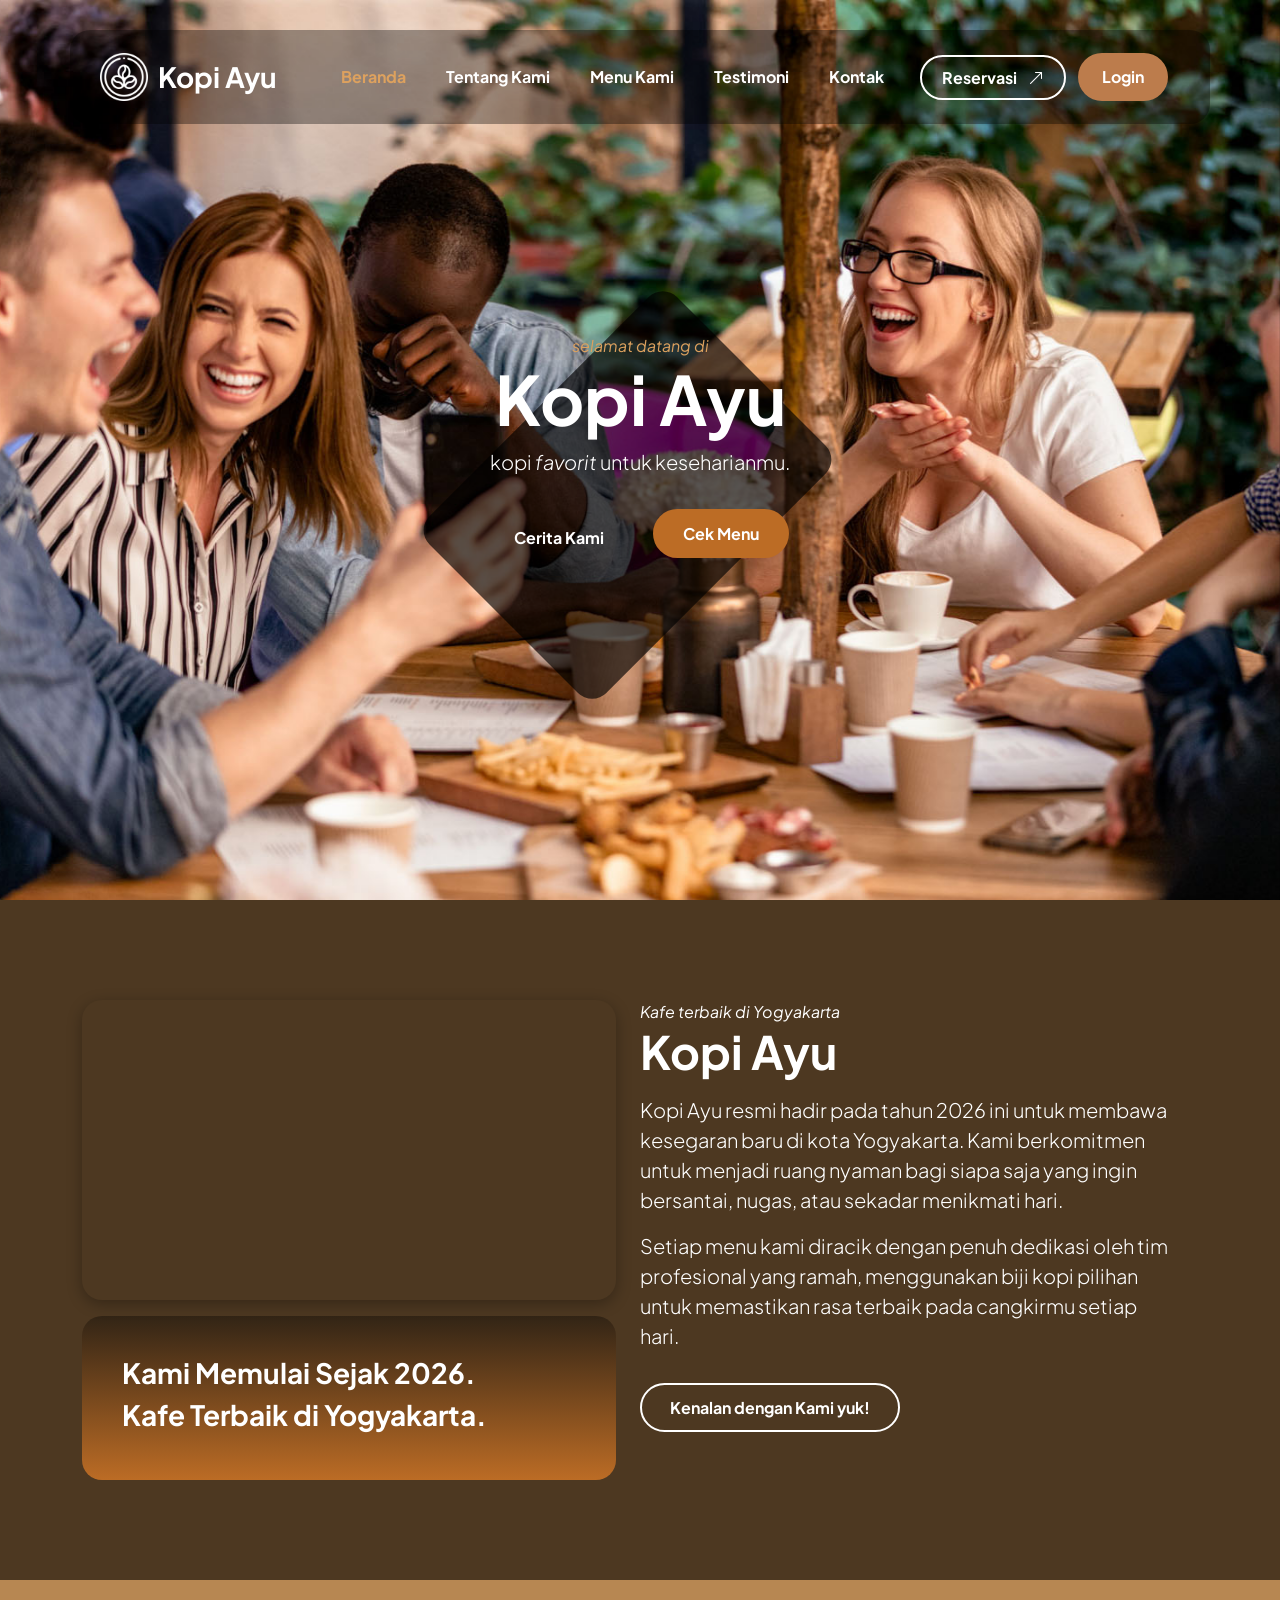
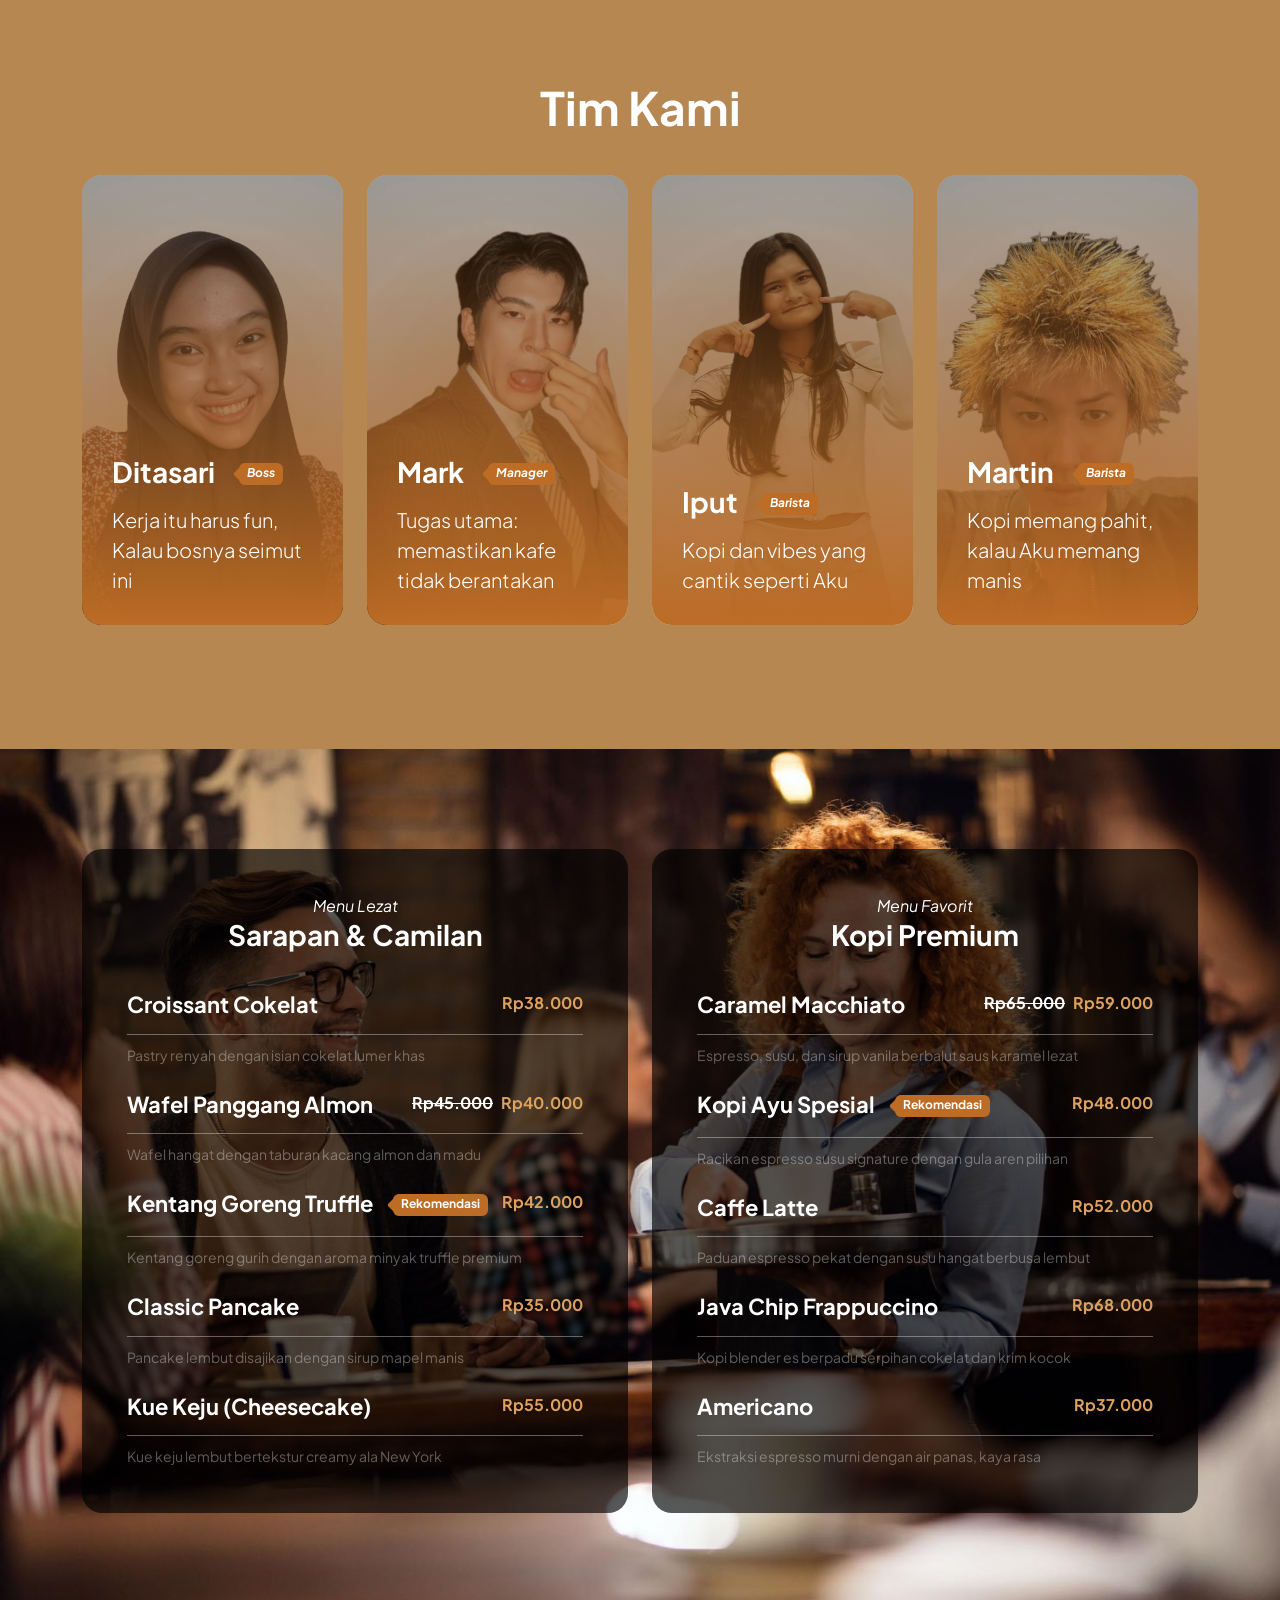
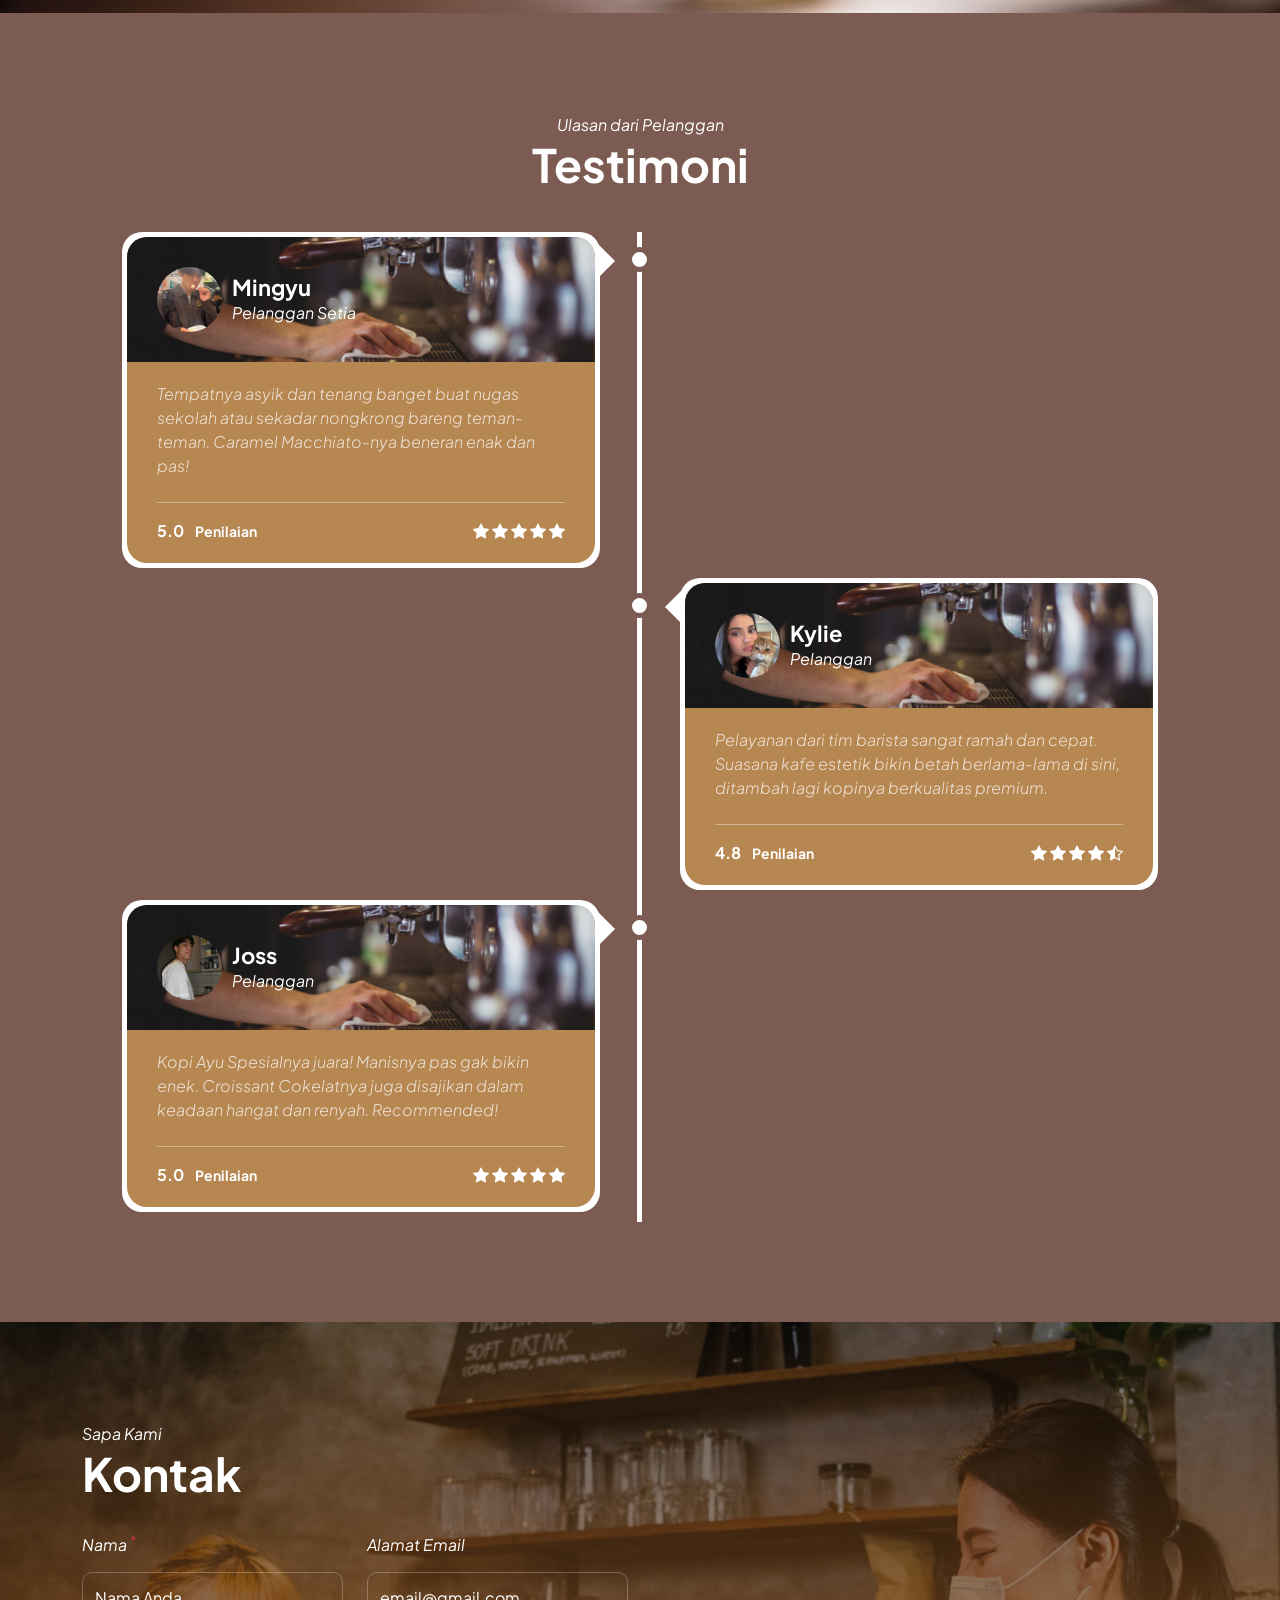
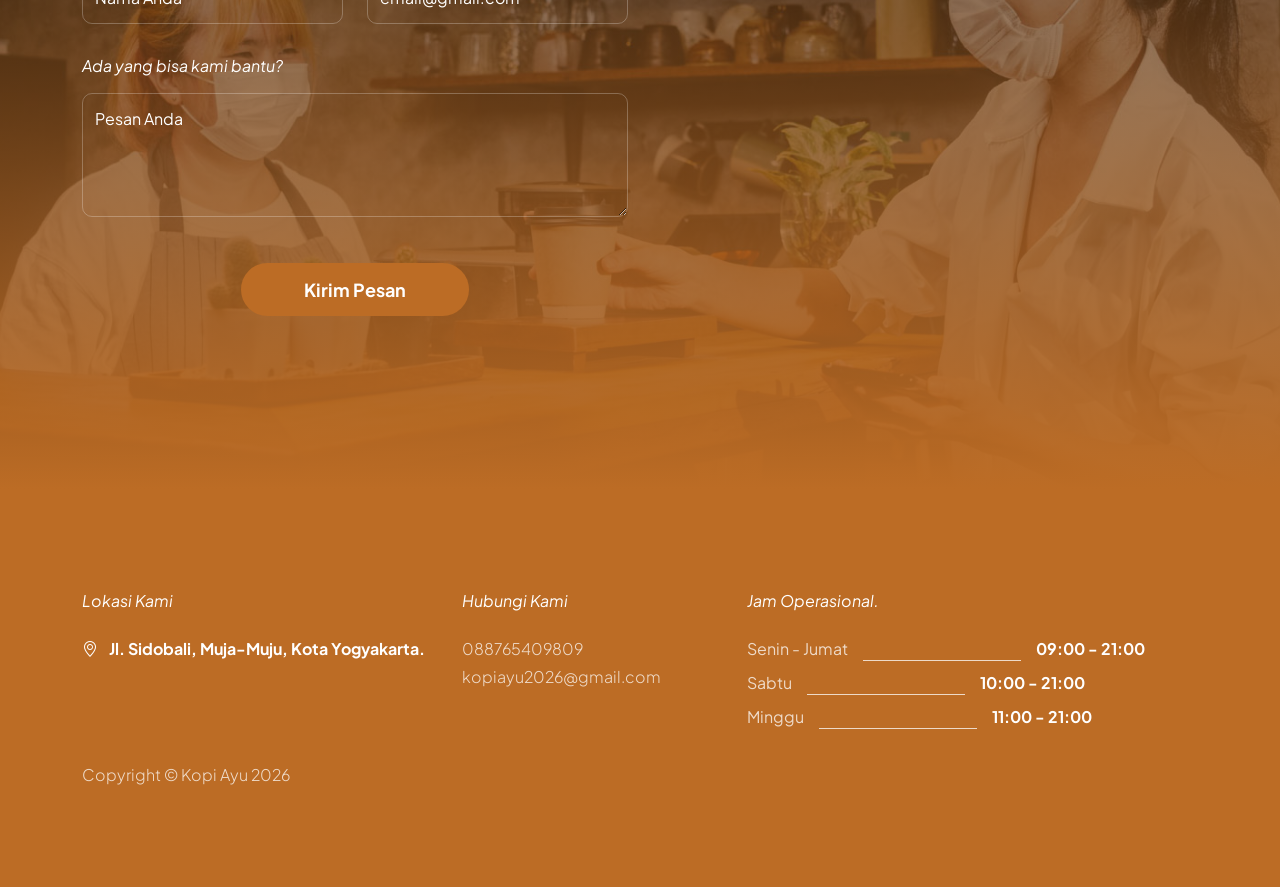
==== commit 85a4936b: "Update index.html" ====
--- a/index.html
+++ b/index.html
@@ -571,9 +571,9 @@
                         <div class="col-lg-5 col-12">
                             <em class="text-white d-block mb-4">Jam Operasional.</em>
                             <ul class="opening-hours-list">
-                                <li class="d-flex">Senin - Jumat <span class="underline"></span> <strong>9:00 - 18:00</strong></li>
-                                <li class="d-flex">Sabtu <span class="underline"></span> <strong>11:00 - 16:30</strong></li>
-                                <li class="d-flex">Minggu <span class="underline"></span> <strong>Tutup</strong></li>
+                                <li class="d-flex">Senin - Jumat <span class="underline"></span> <strong>09:00 - 21:00</strong></li>
+                                <li class="d-flex">Sabtu <span class="underline"></span> <strong>10:00 - 21:00</strong></li>
+                                <li class="d-flex">Minggu <span class="underline"></span> <strong>11:00 - 21:00</strong></li>
                             </ul>
                         </div>
 
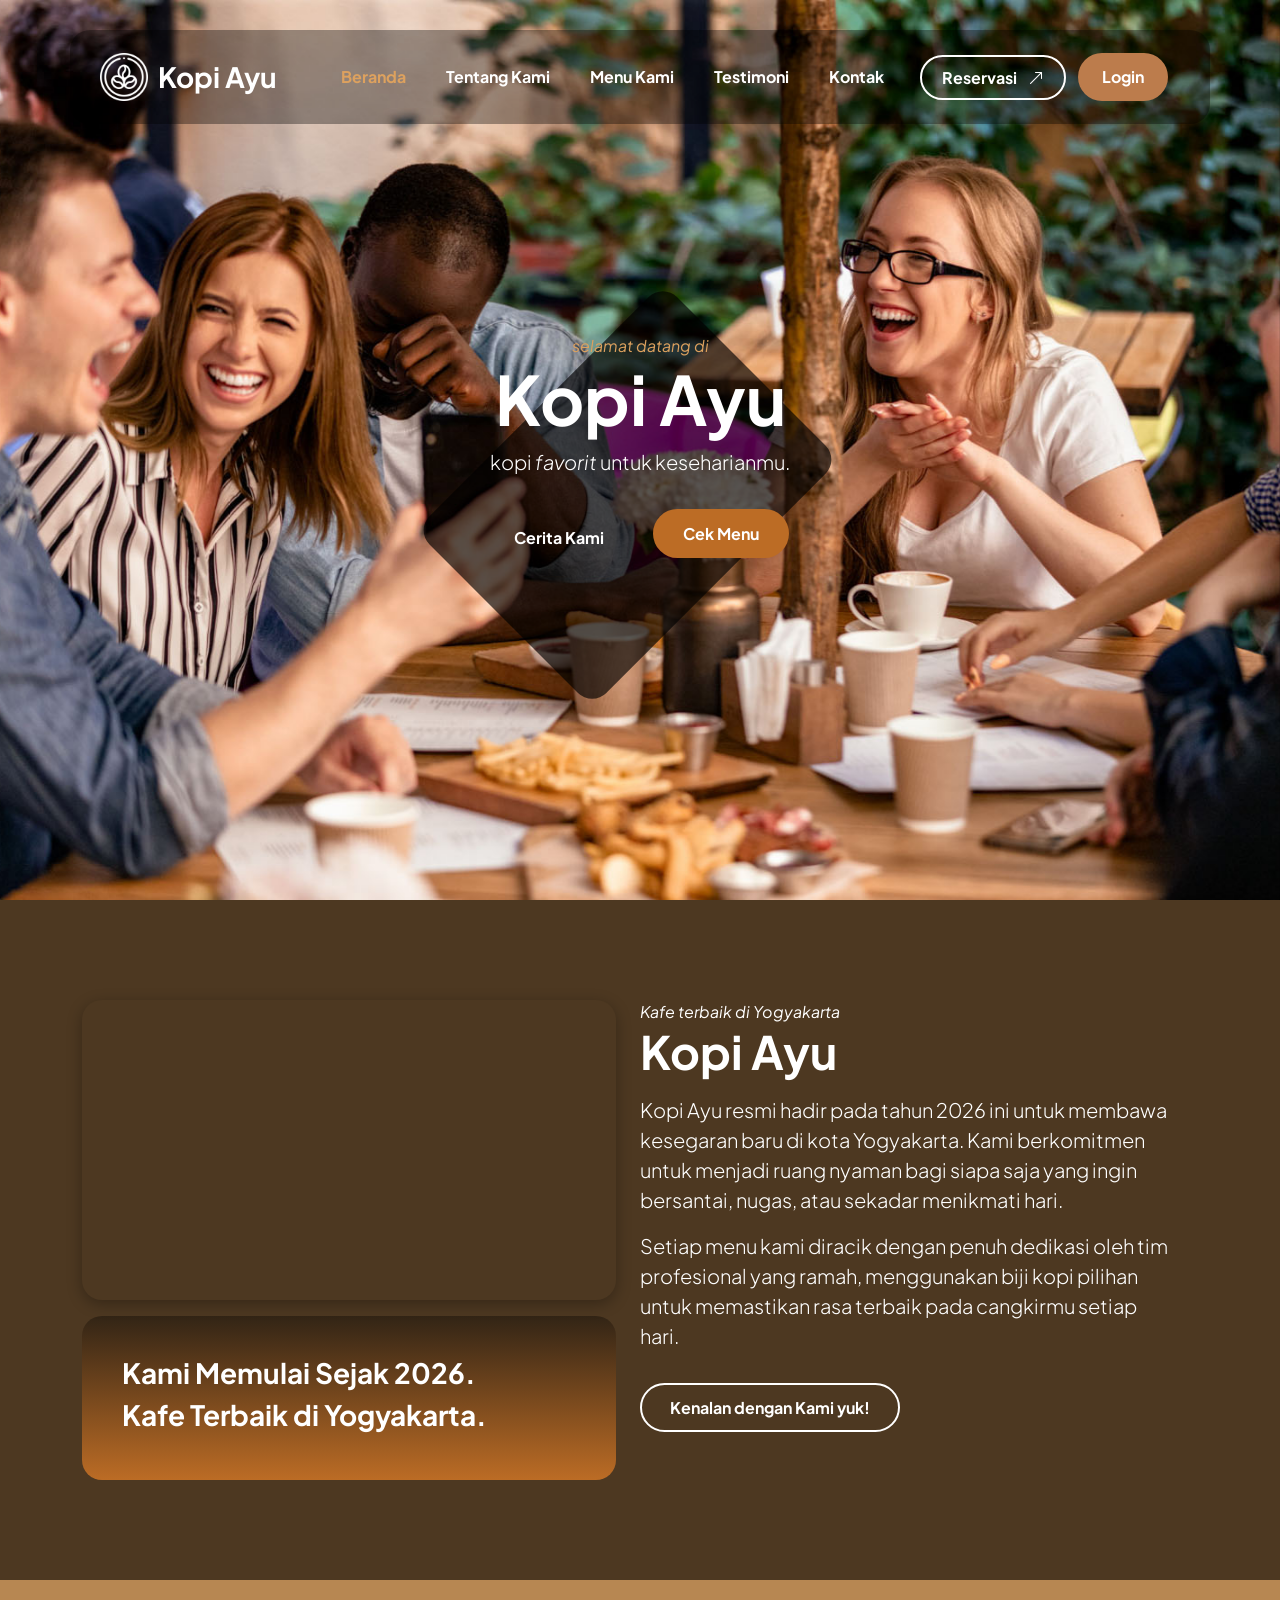
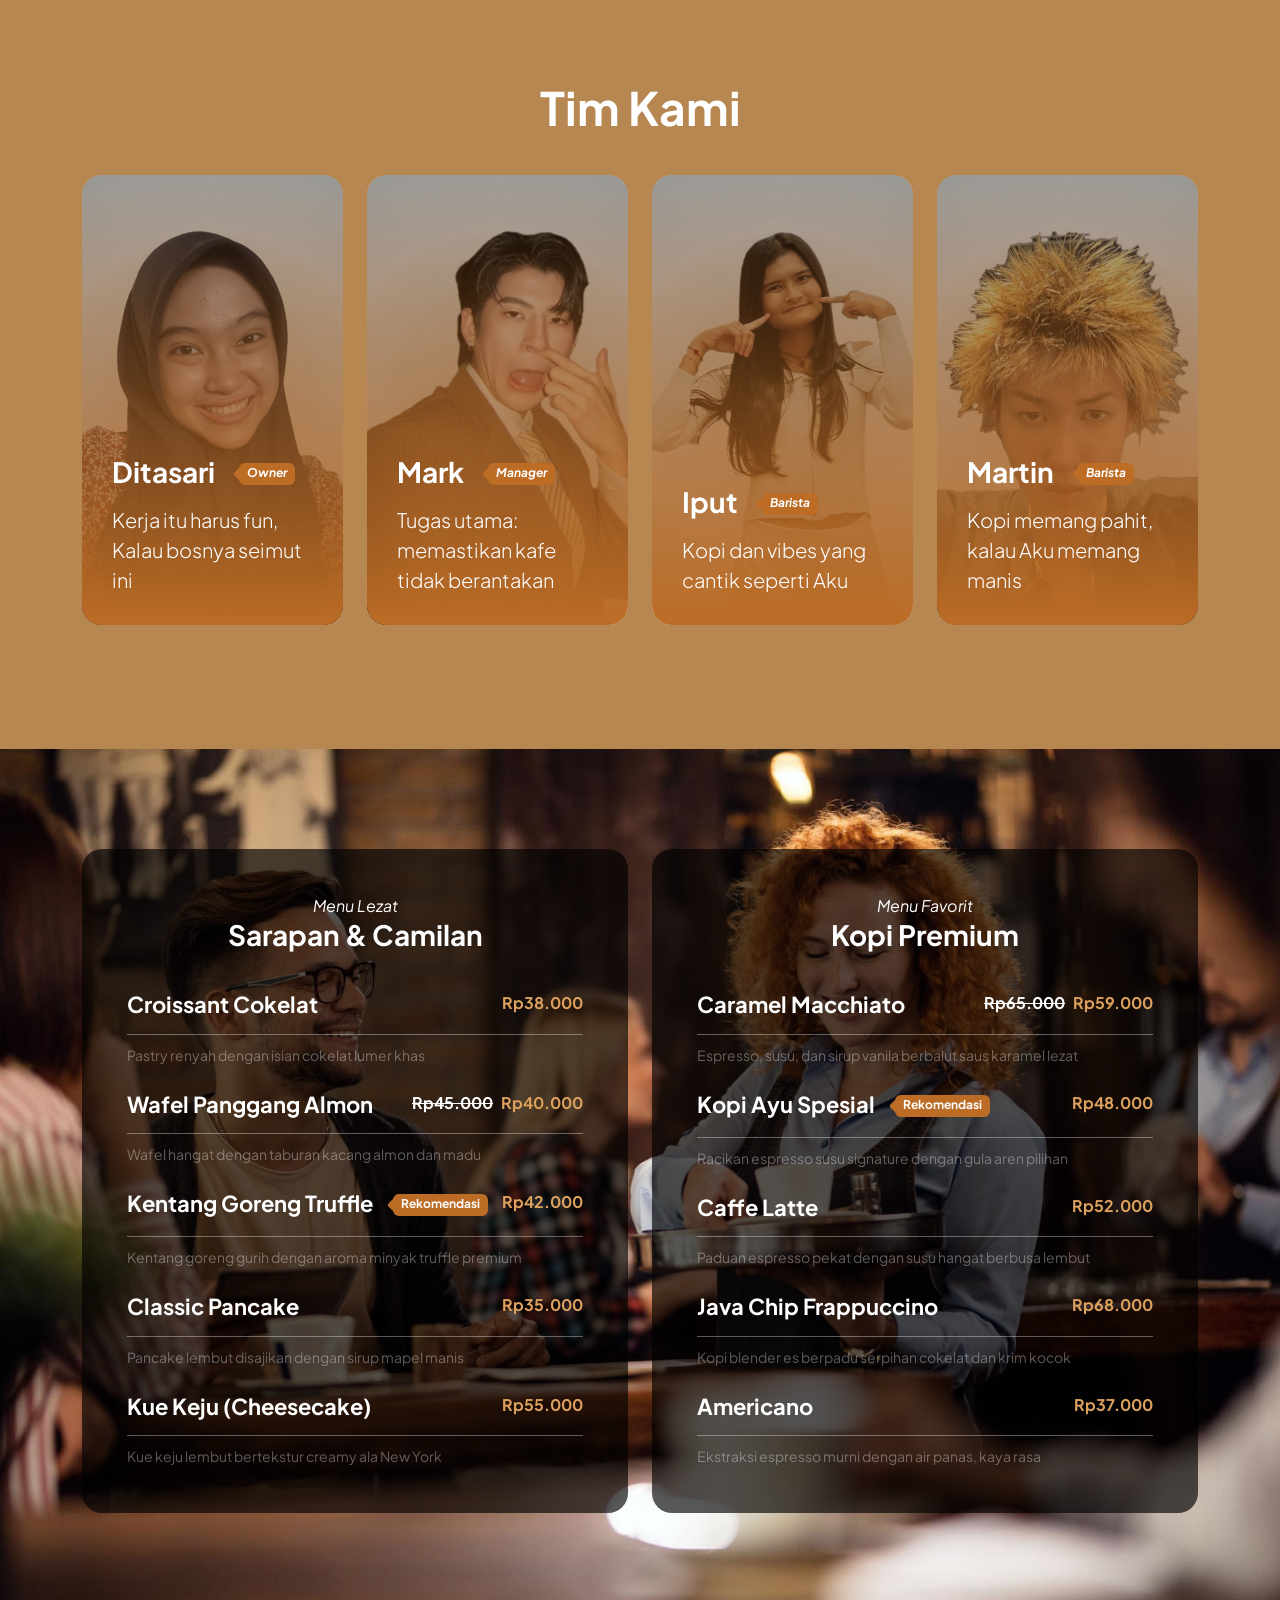
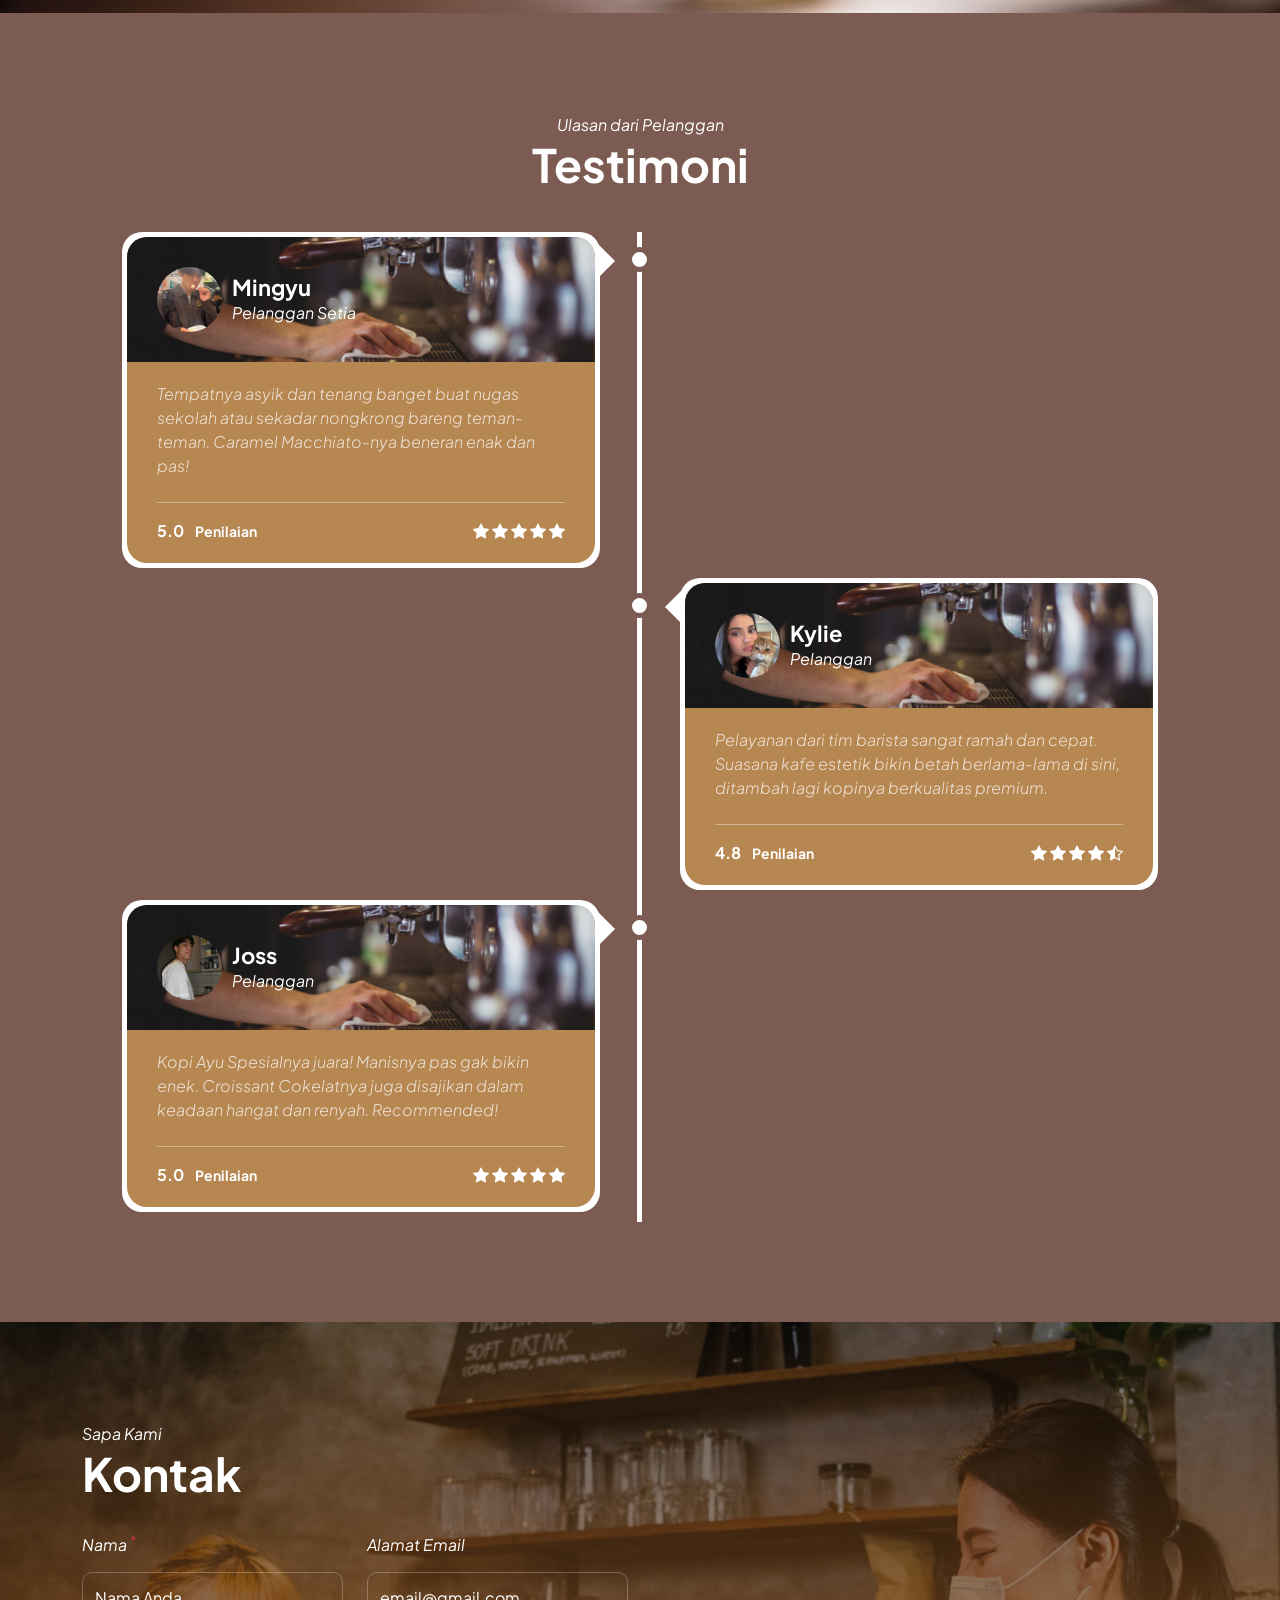
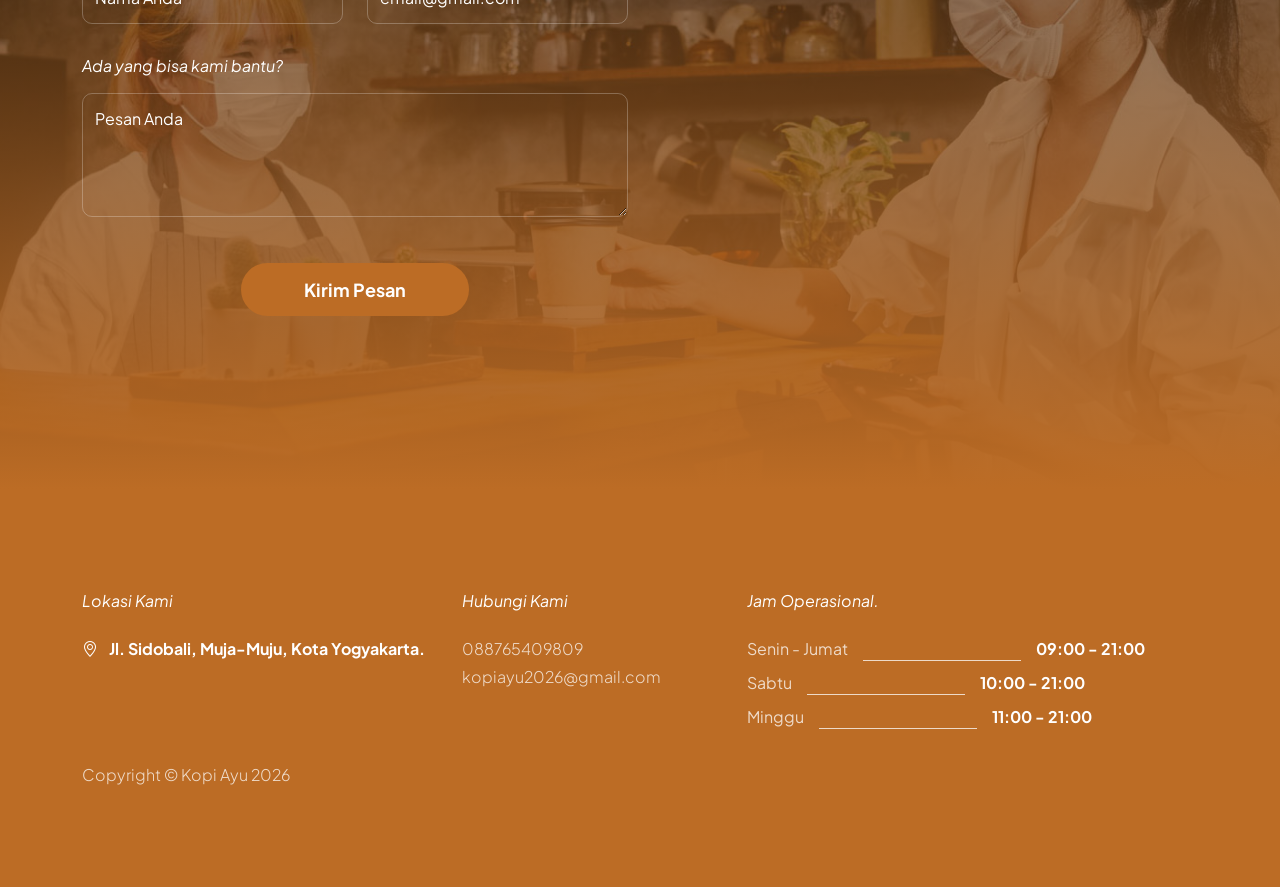
==== commit 8c79d20e: "Update index.html" ====
--- a/index.html
+++ b/index.html
@@ -202,7 +202,7 @@
                                 <div class="team-block-info d-flex flex-column">
                                     <div class="d-flex mt-auto mb-3">
                                         <h4 class="text-white mb-0">Ditasari</h4>
-                                        <p class="badge ms-4"><em>Boss</em></p>
+                                        <p class="badge ms-4"><em>Owner</em></p>
                                     </div>
                                     <p class="text-white mb-0">Kerja itu harus fun, Kalau bosnya seimut ini</p>
                                 </div>
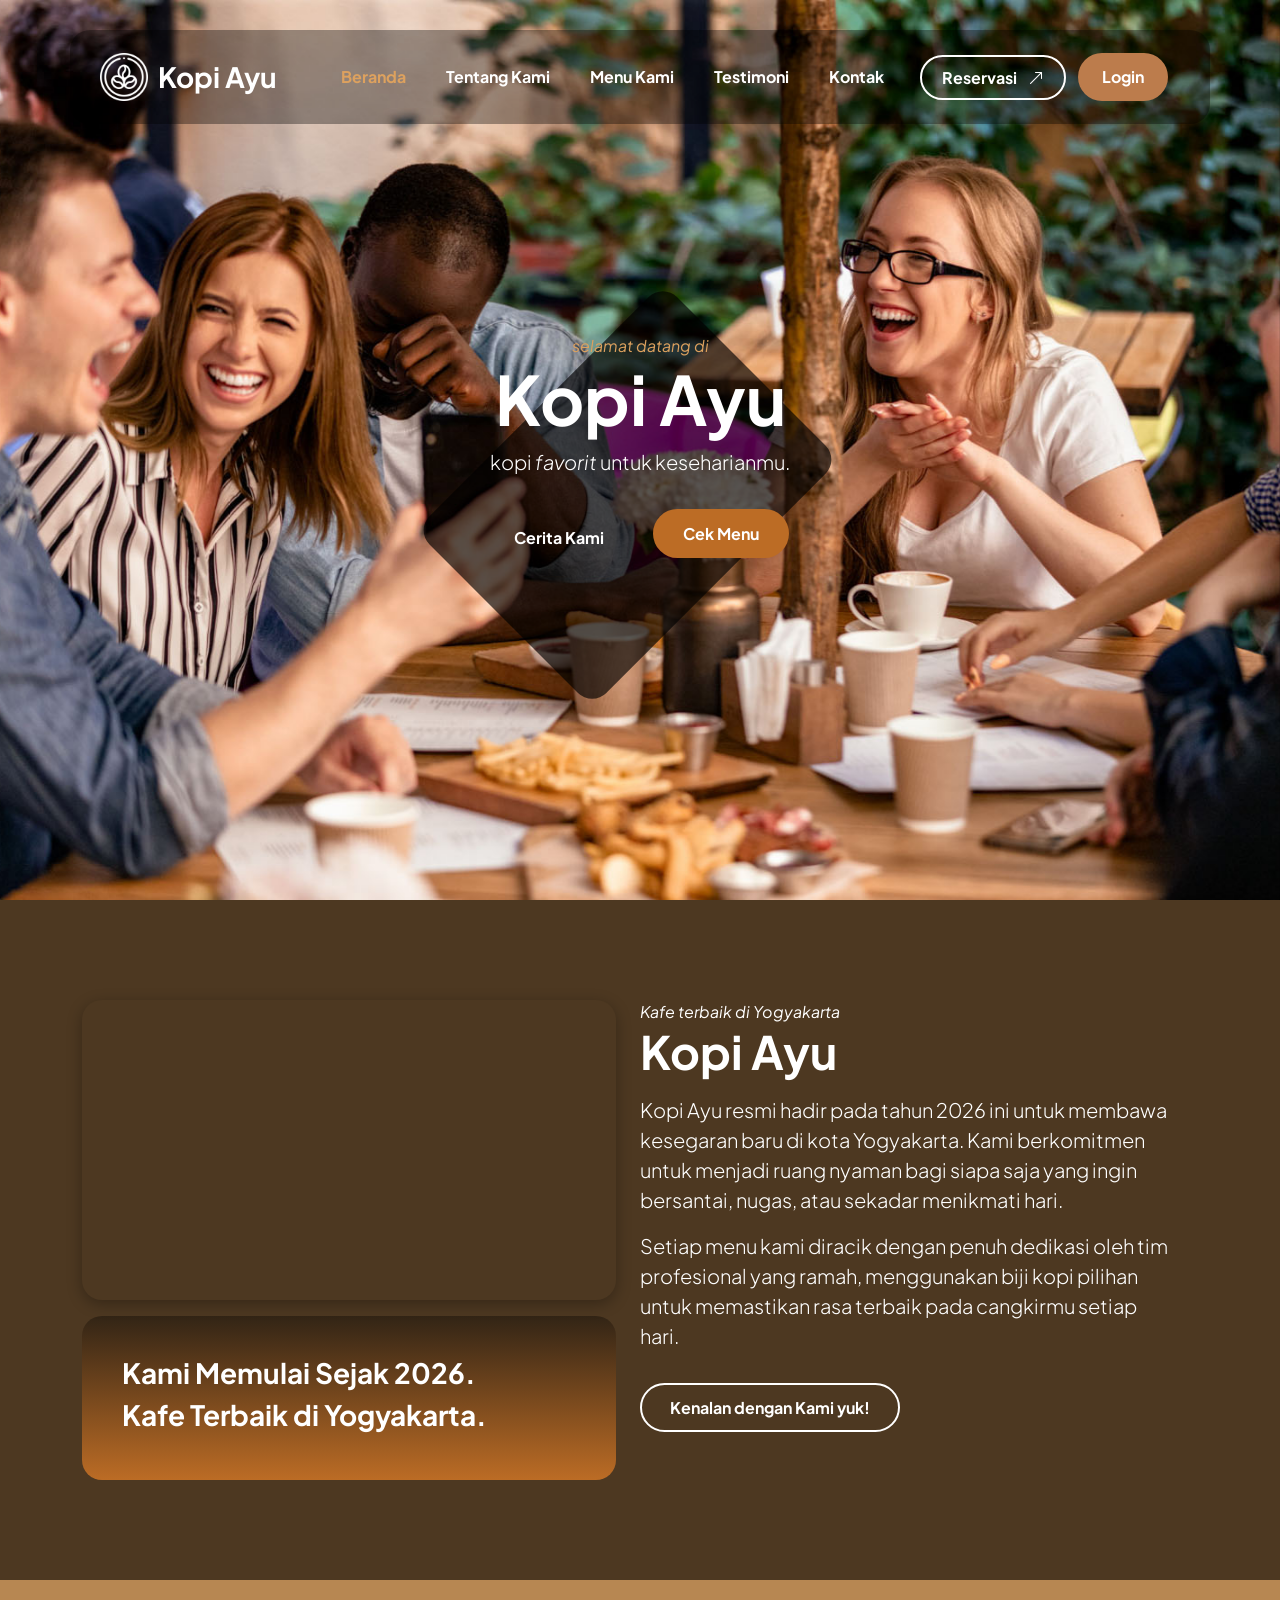
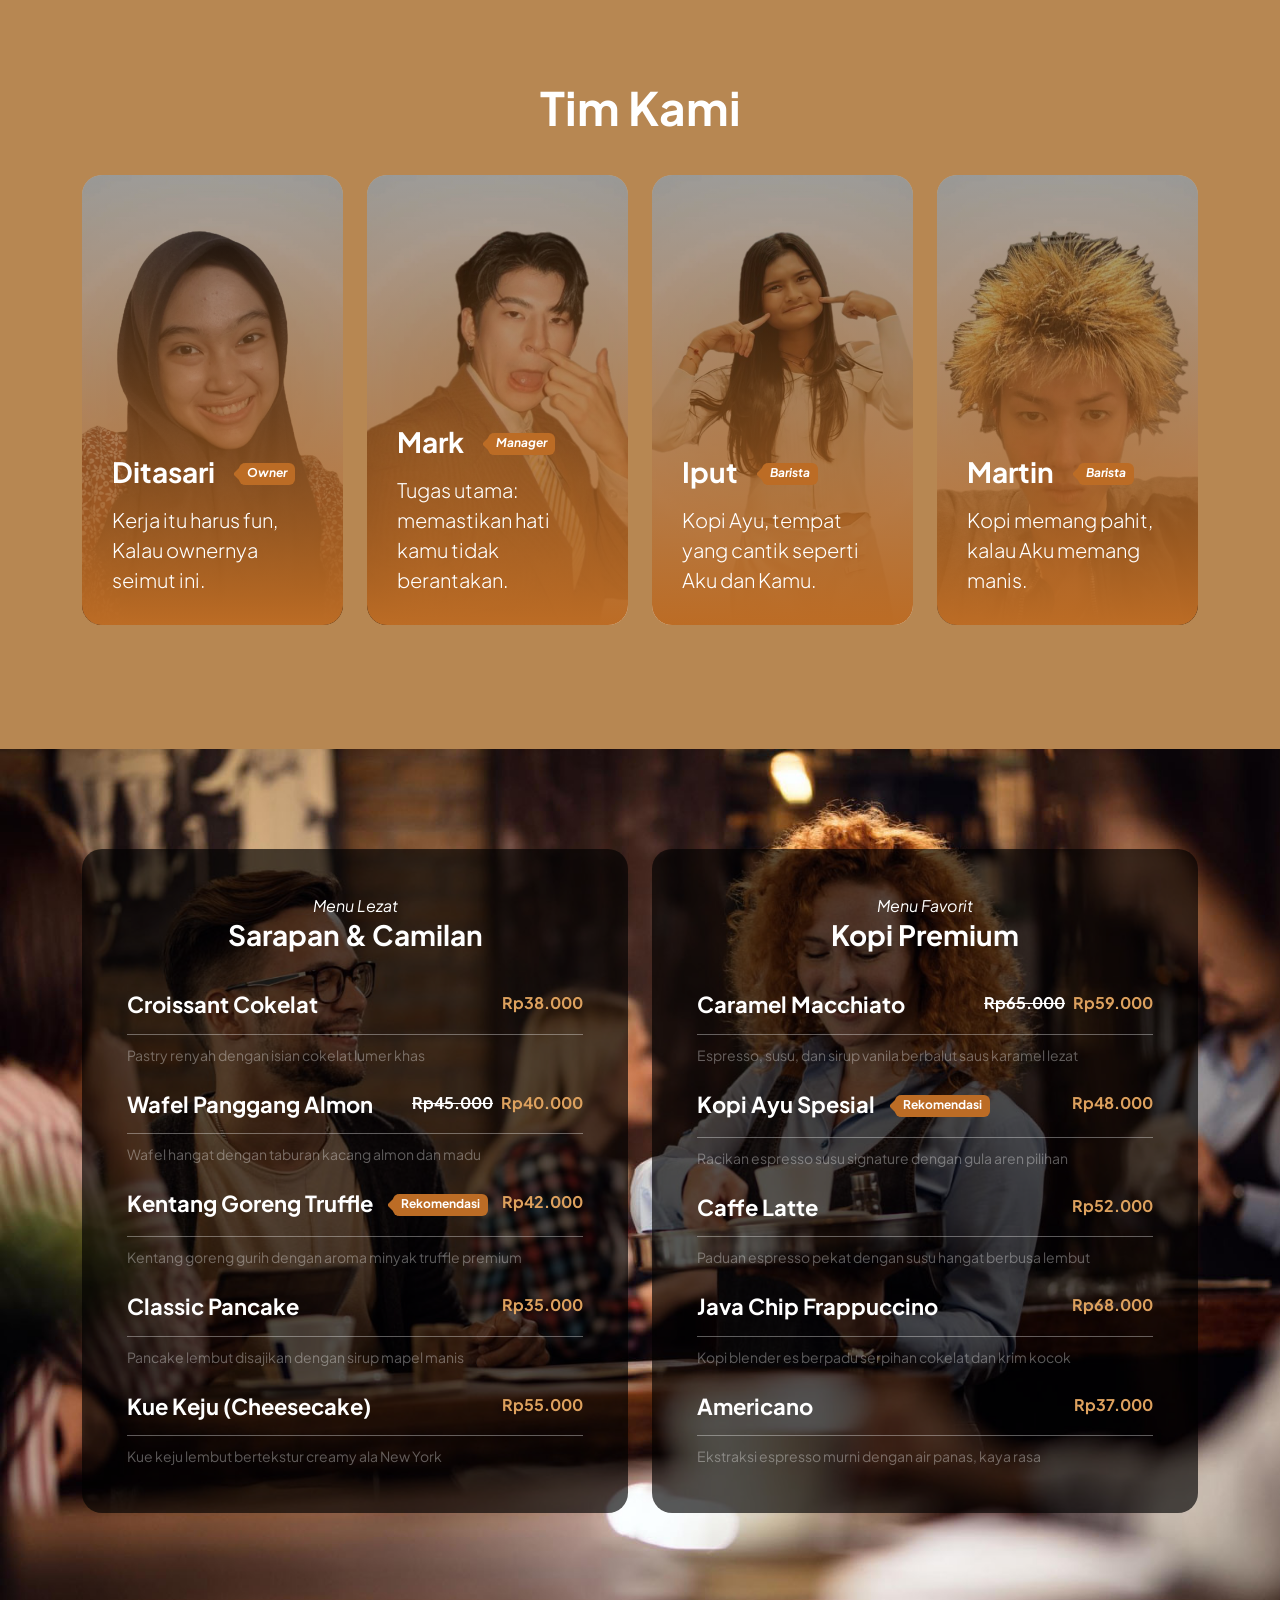
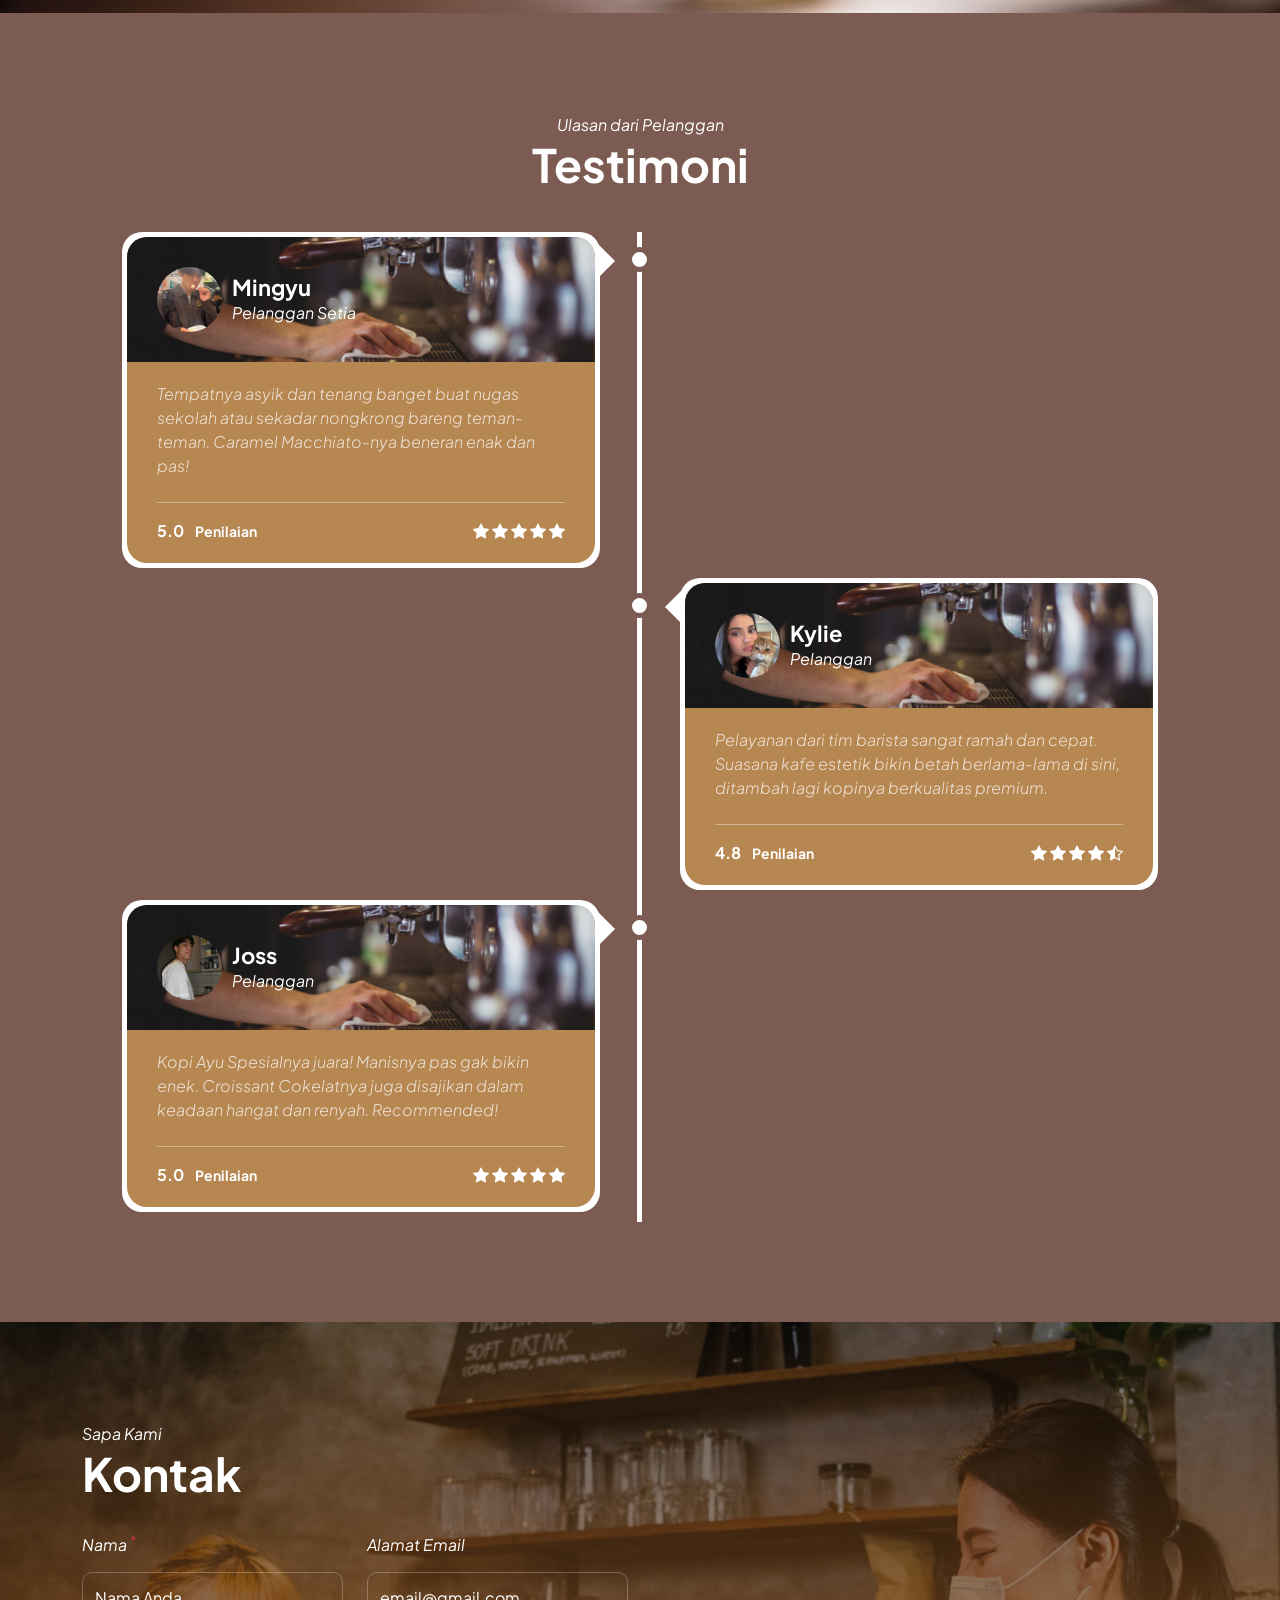
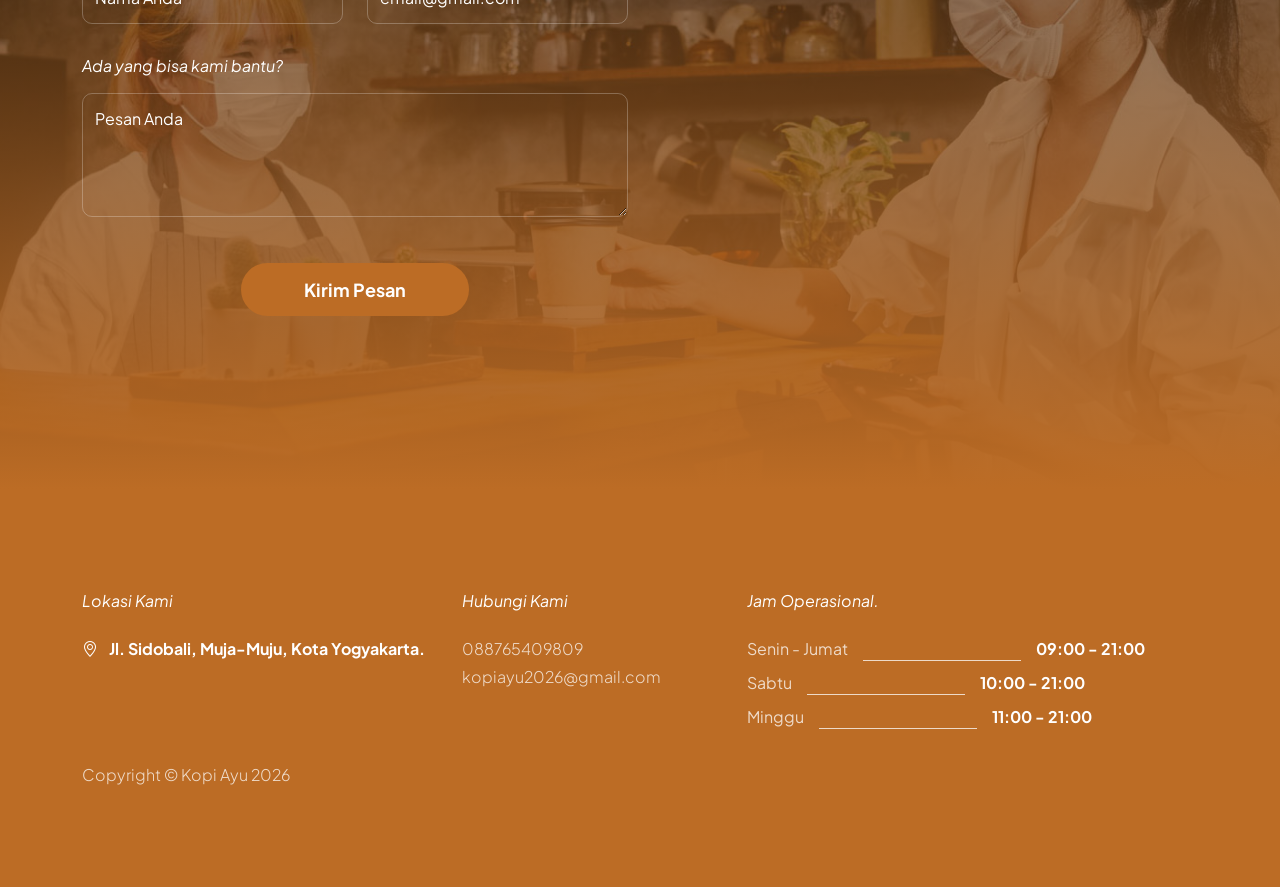
==== commit fb983d2b: "Update index.html" ====
--- a/index.html
+++ b/index.html
@@ -204,7 +204,7 @@
                                         <h4 class="text-white mb-0">Ditasari</h4>
                                         <p class="badge ms-4"><em>Owner</em></p>
                                     </div>
-                                    <p class="text-white mb-0">Kerja itu harus fun, Kalau bosnya seimut ini</p>
+                                    <p class="text-white mb-0">Kerja itu harus fun, Kalau ownernya seimut ini.</p>
                                 </div>
 
                                 <div class="team-block-image-wrap">
@@ -220,7 +220,7 @@
                                         <h4 class="text-white mb-0">Mark</h4>
                                         <p class="badge ms-4"><em>Manager</em></p>
                                     </div>
-                                    <p class="text-white mb-0">Tugas utama: memastikan kafe tidak berantakan</p>
+                                    <p class="text-white mb-0">Tugas utama: memastikan hati kamu tidak berantakan.</p>
                                 </div>
 
                                 <div class="team-block-image-wrap">
@@ -236,7 +236,7 @@
                                         <h4 class="text-white mb-0">Iput</h4>
                                         <p class="badge ms-4"><em>Barista</em></p>
                                     </div>
-                                    <p class="text-white mb-0">Kopi dan vibes yang cantik seperti Aku</p>
+                                    <p class="text-white mb-0">Kopi Ayu, tempat yang cantik seperti Aku dan Kamu.</p>
                                 </div>
 
                                 <div class="team-block-image-wrap">
@@ -252,7 +252,7 @@
                                         <h4 class="text-white mb-0">Martin</h4>
                                         <p class="badge ms-4"><em>Barista</em></p>
                                     </div>
-                                    <p class="text-white mb-0">Kopi memang pahit, kalau Aku memang manis</p>
+                                    <p class="text-white mb-0">Kopi memang pahit, kalau Aku memang manis.</p>
                                 </div>
 
                                 <div class="team-block-image-wrap">
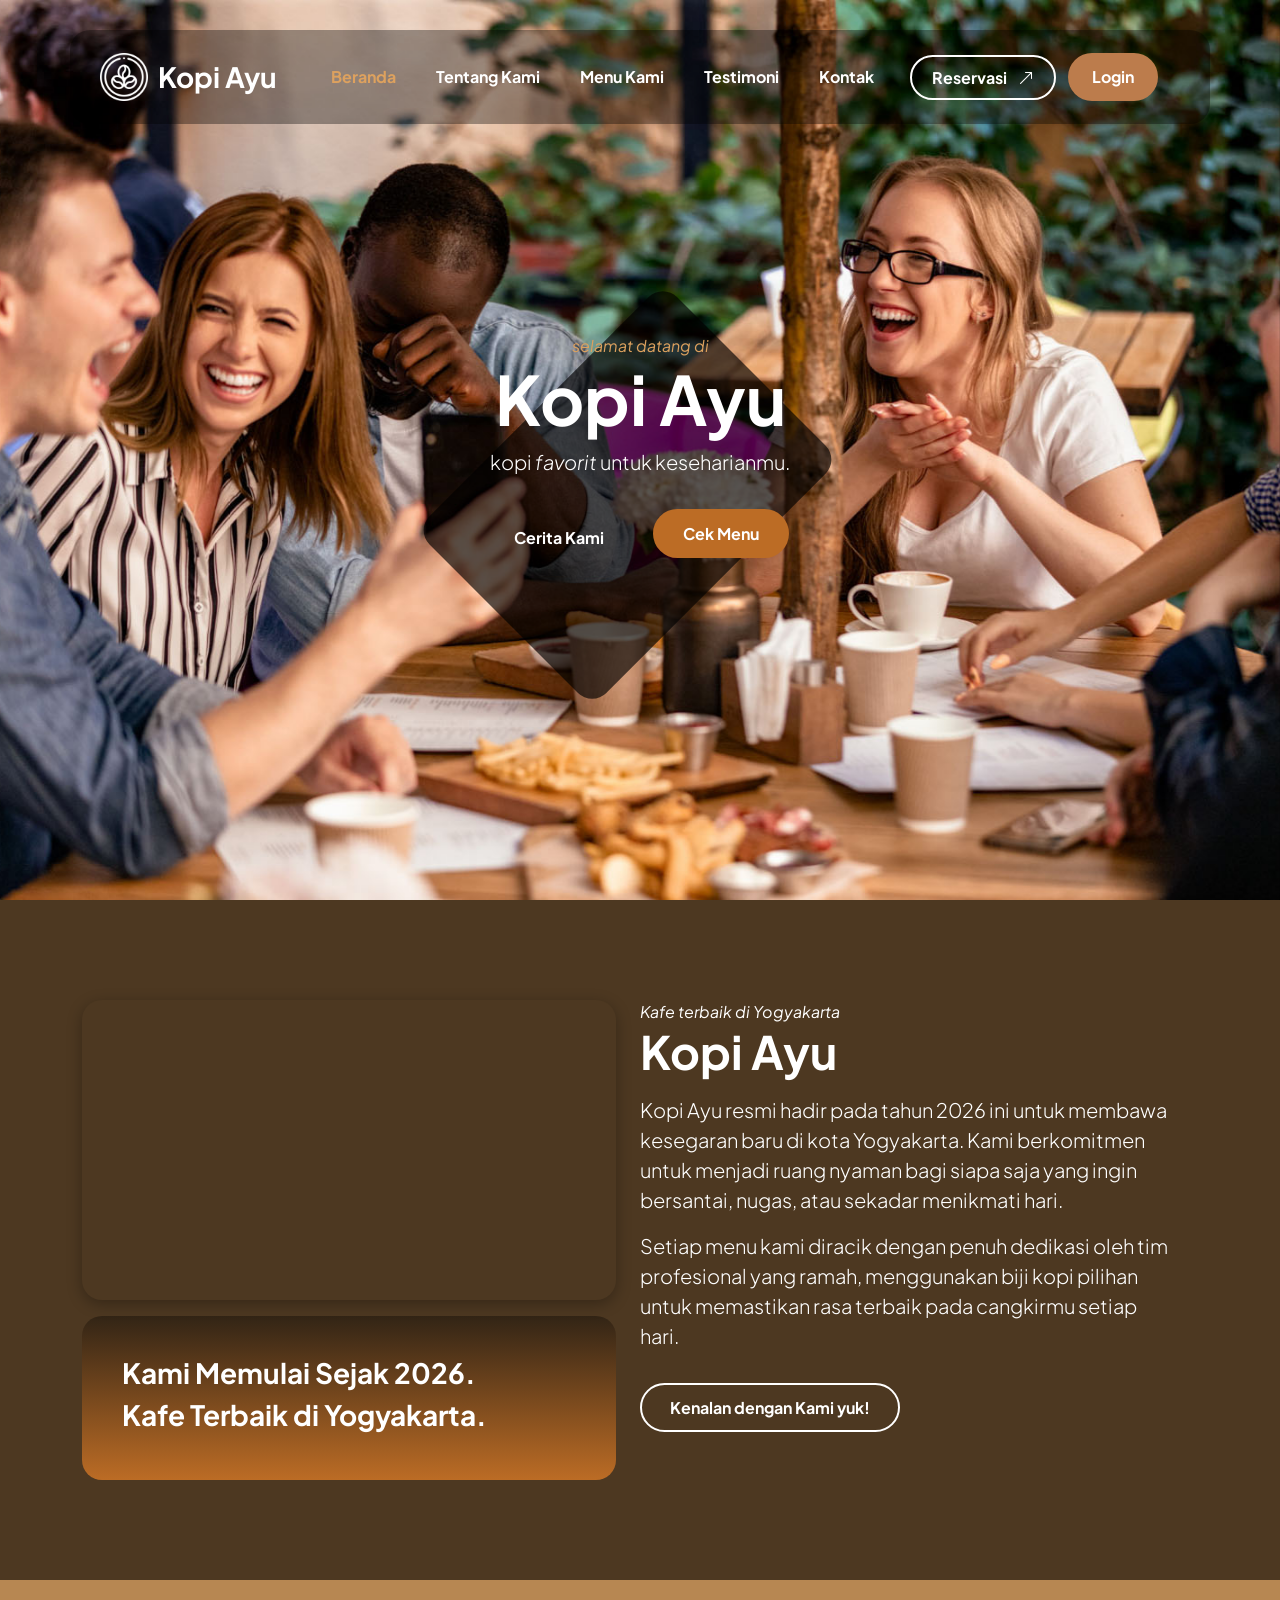
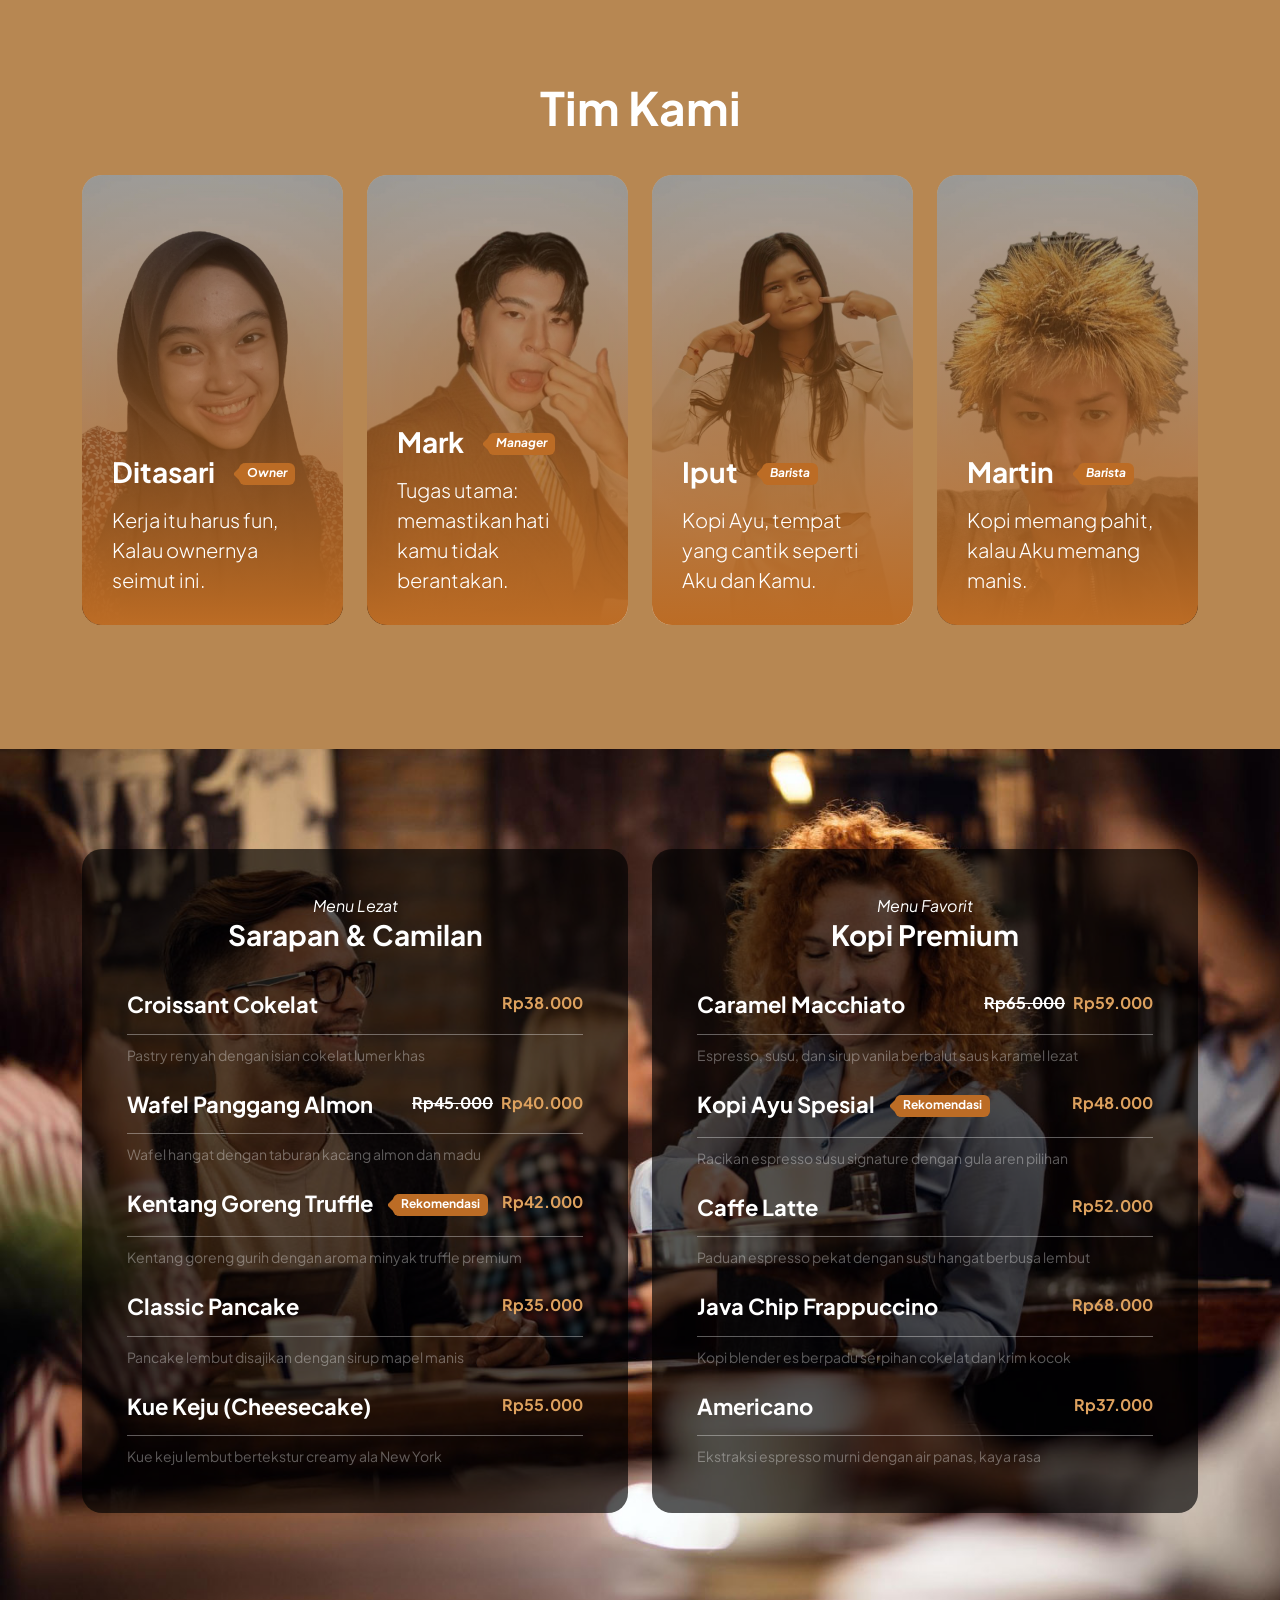
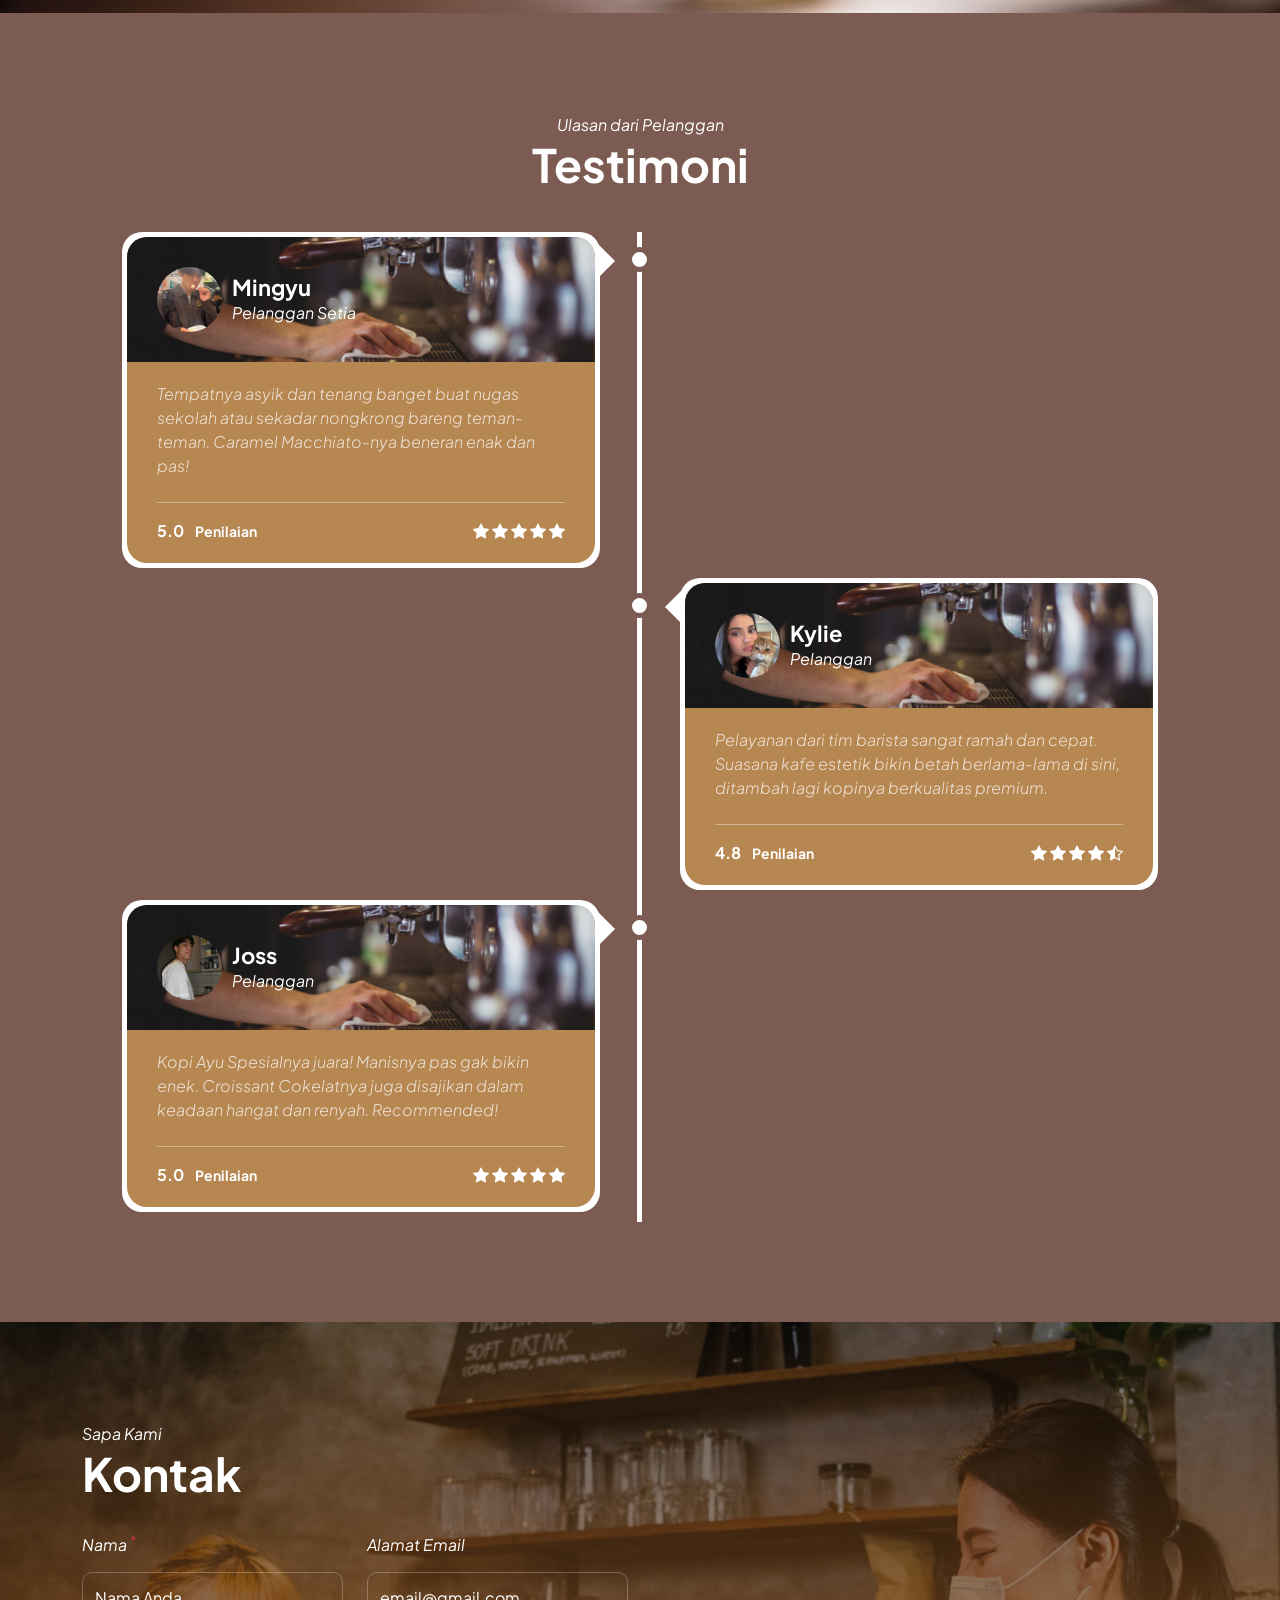
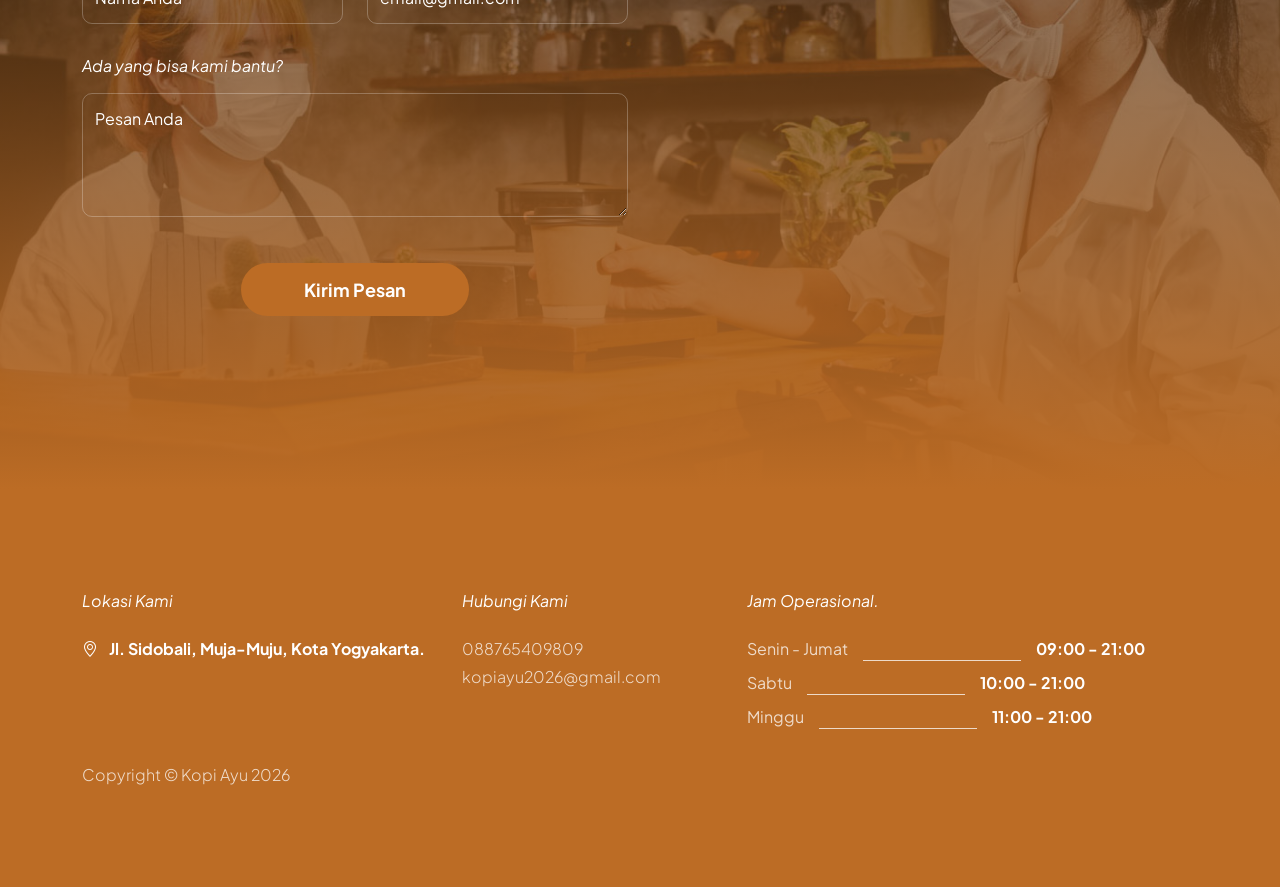
==== commit b395fd0d: "Update index.html" ====
--- a/index.html
+++ b/index.html
@@ -109,7 +109,7 @@
     <button onclick="goLogin()" class="nav-cta">Login</button>
 </div>
 
-<div id="userInfo"></div>
+<div id="userInfo" class="text-white" style="font-weight: bold; margin-left: 10px;"></div>
                         </div>
 
                     </div>
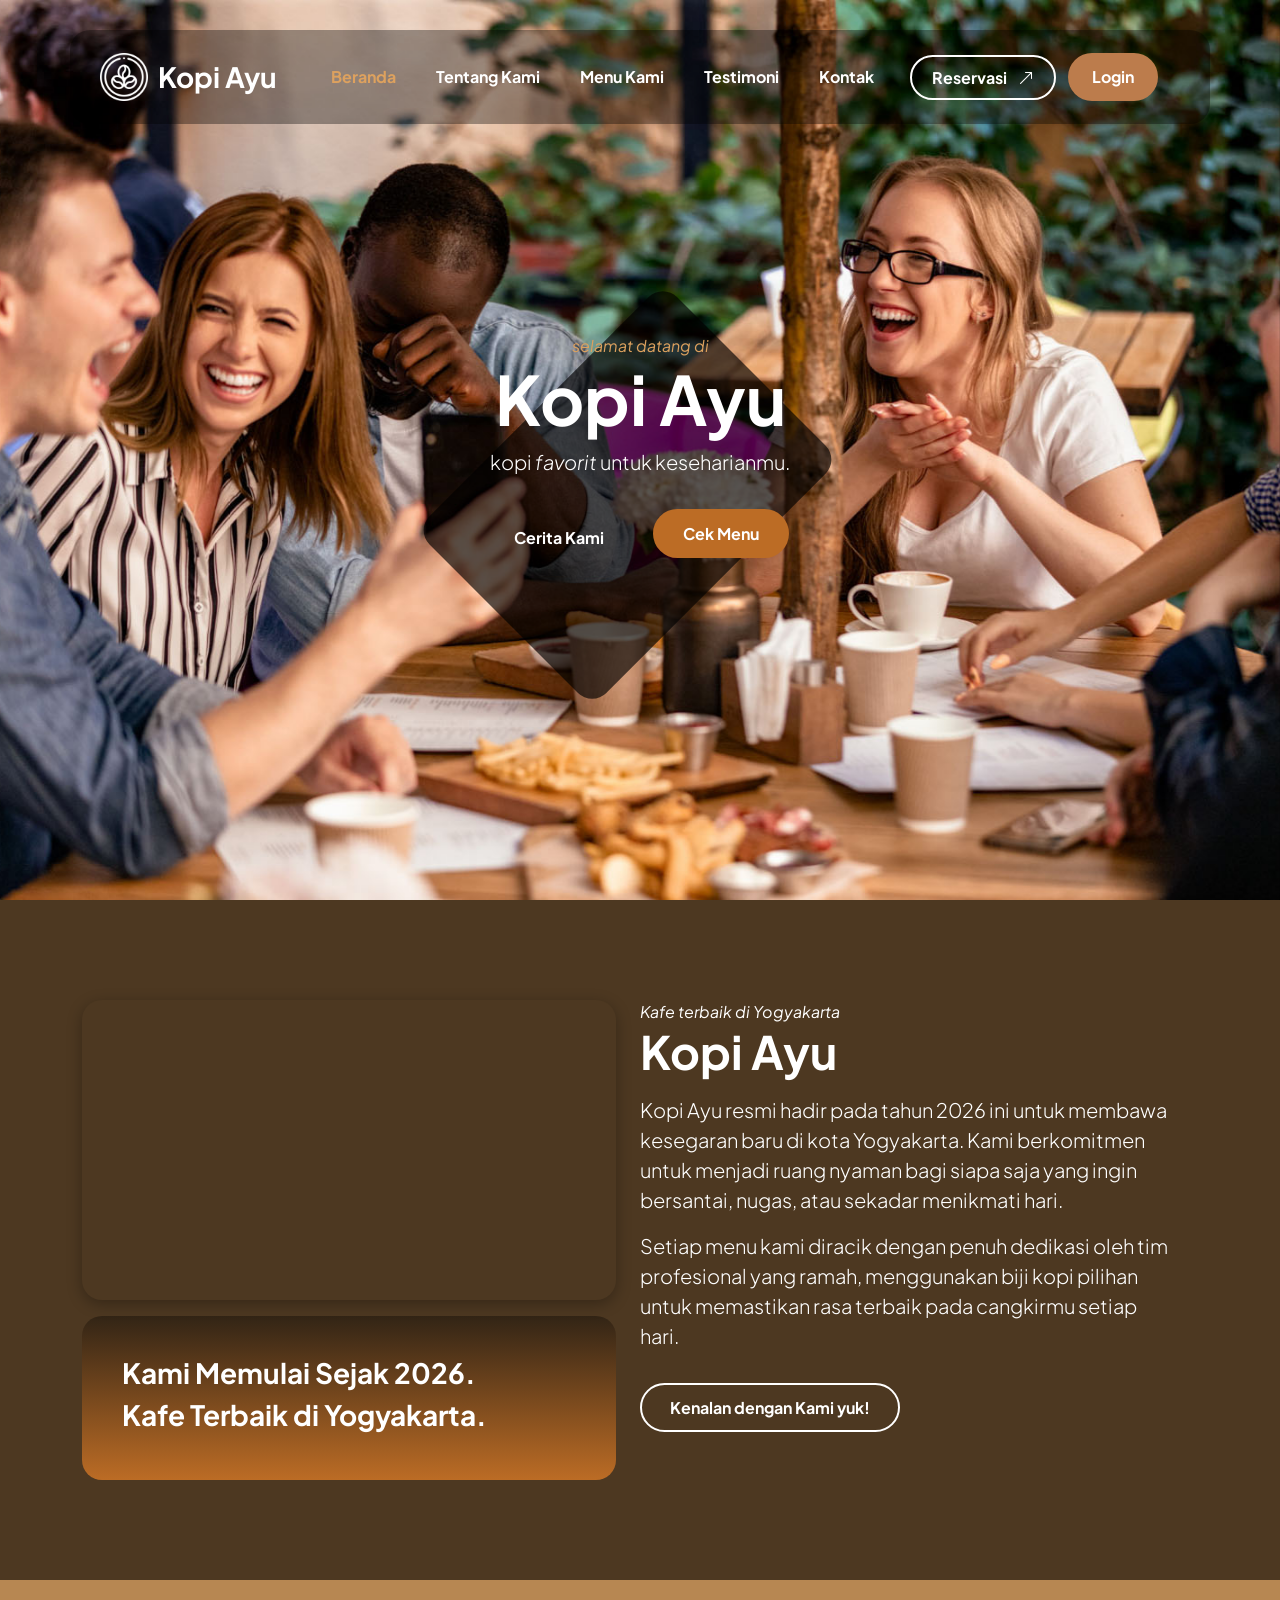
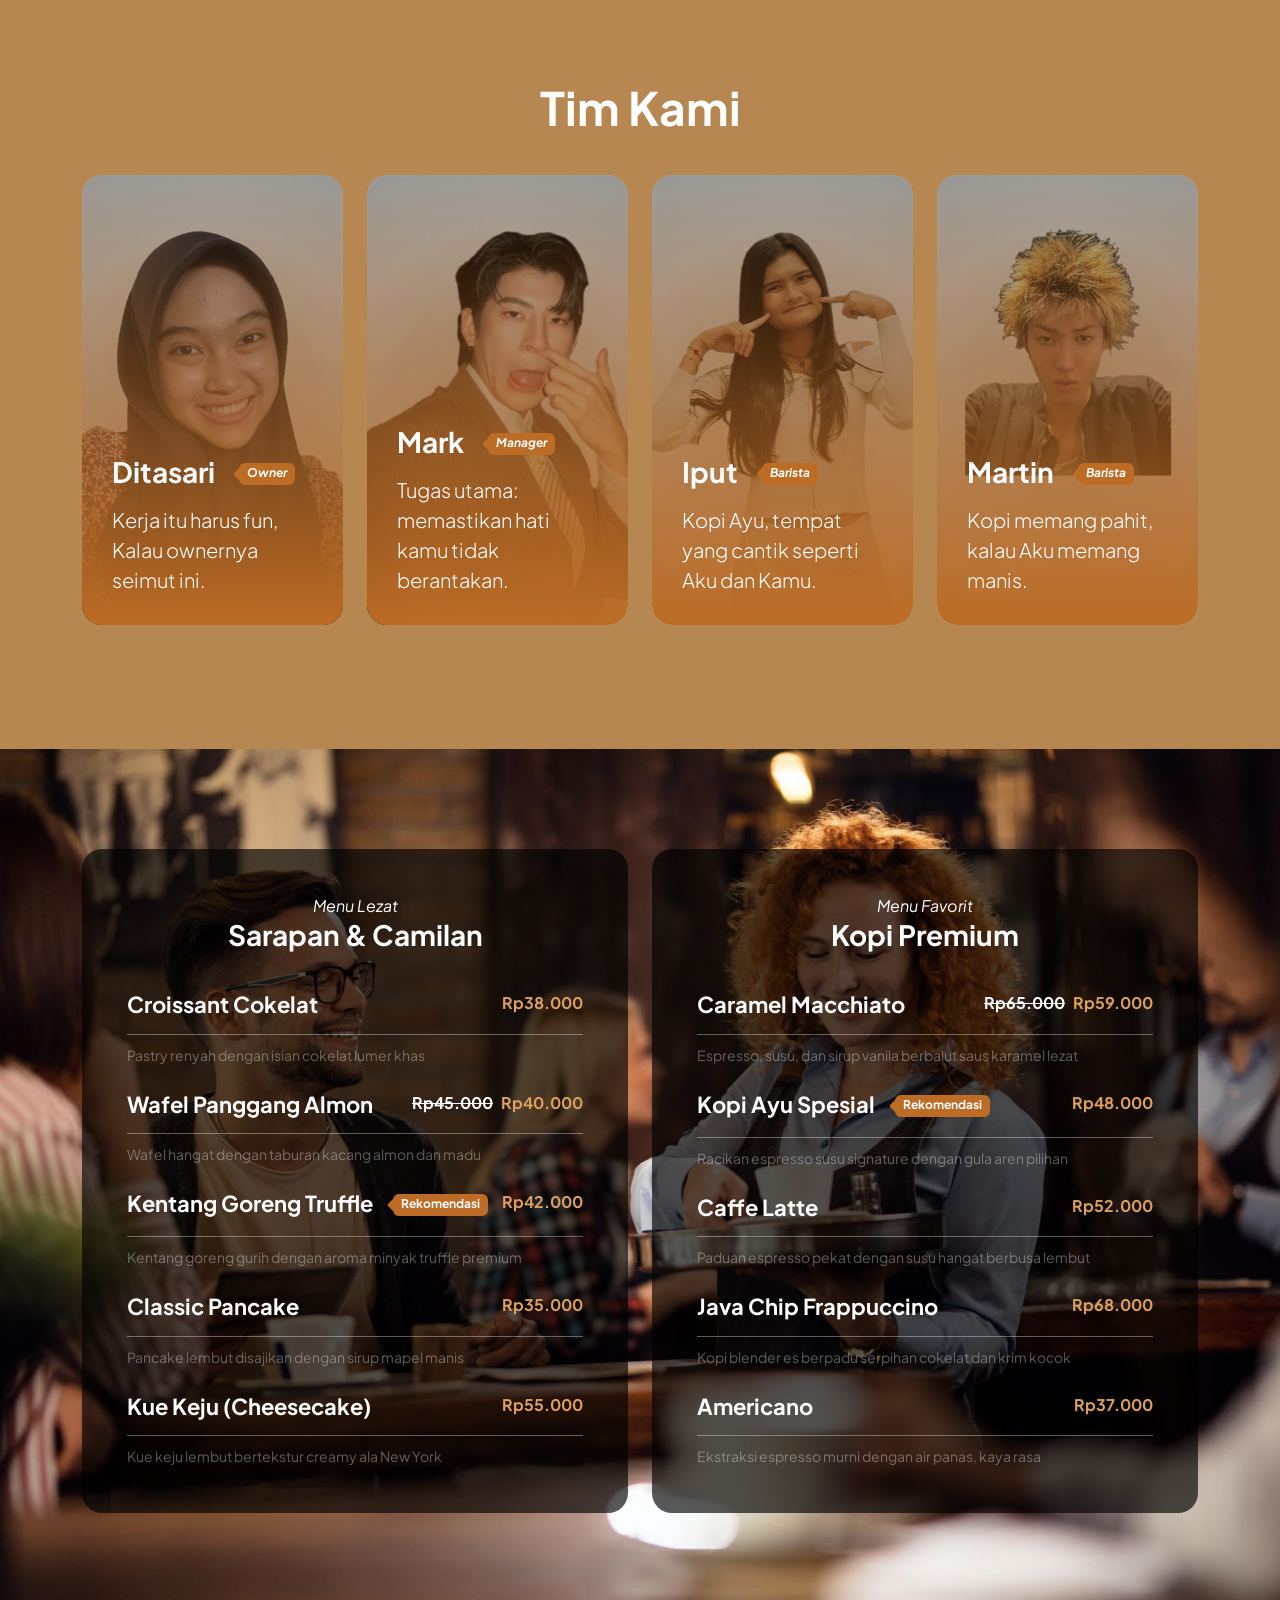
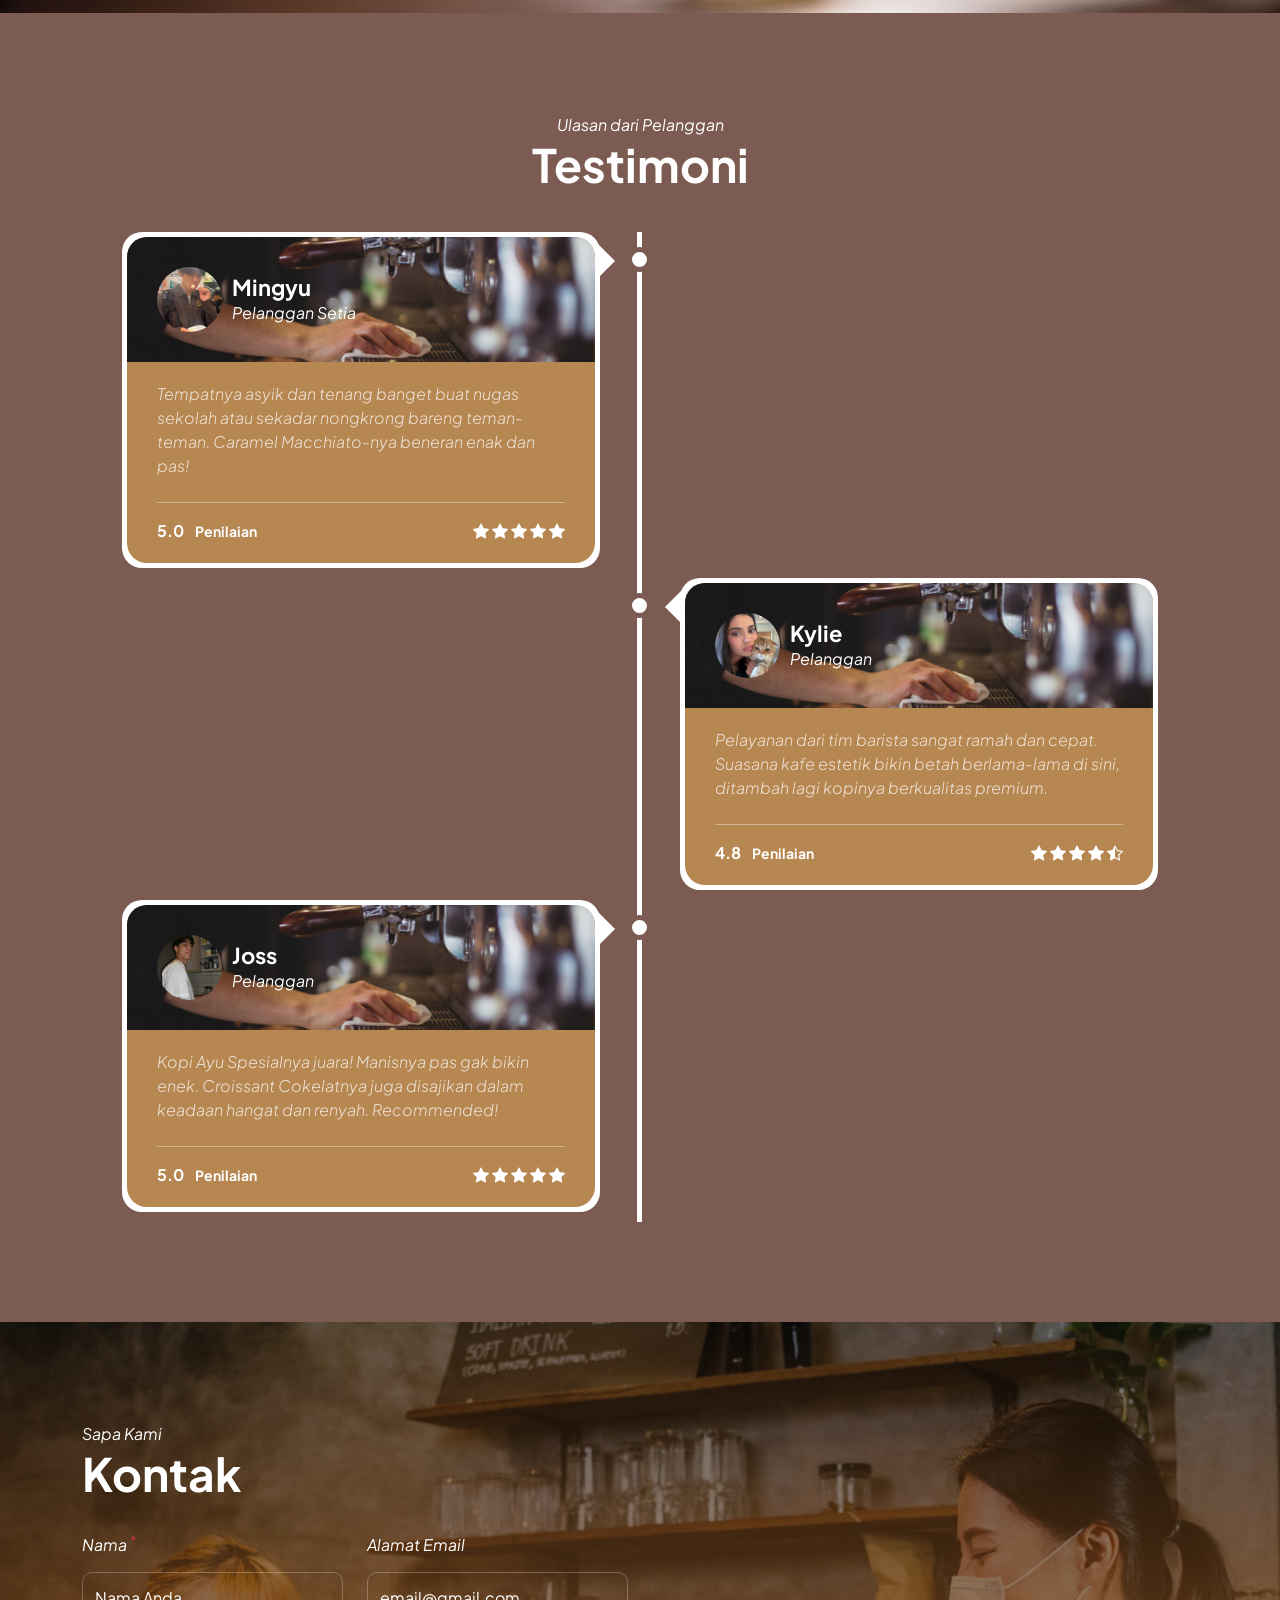
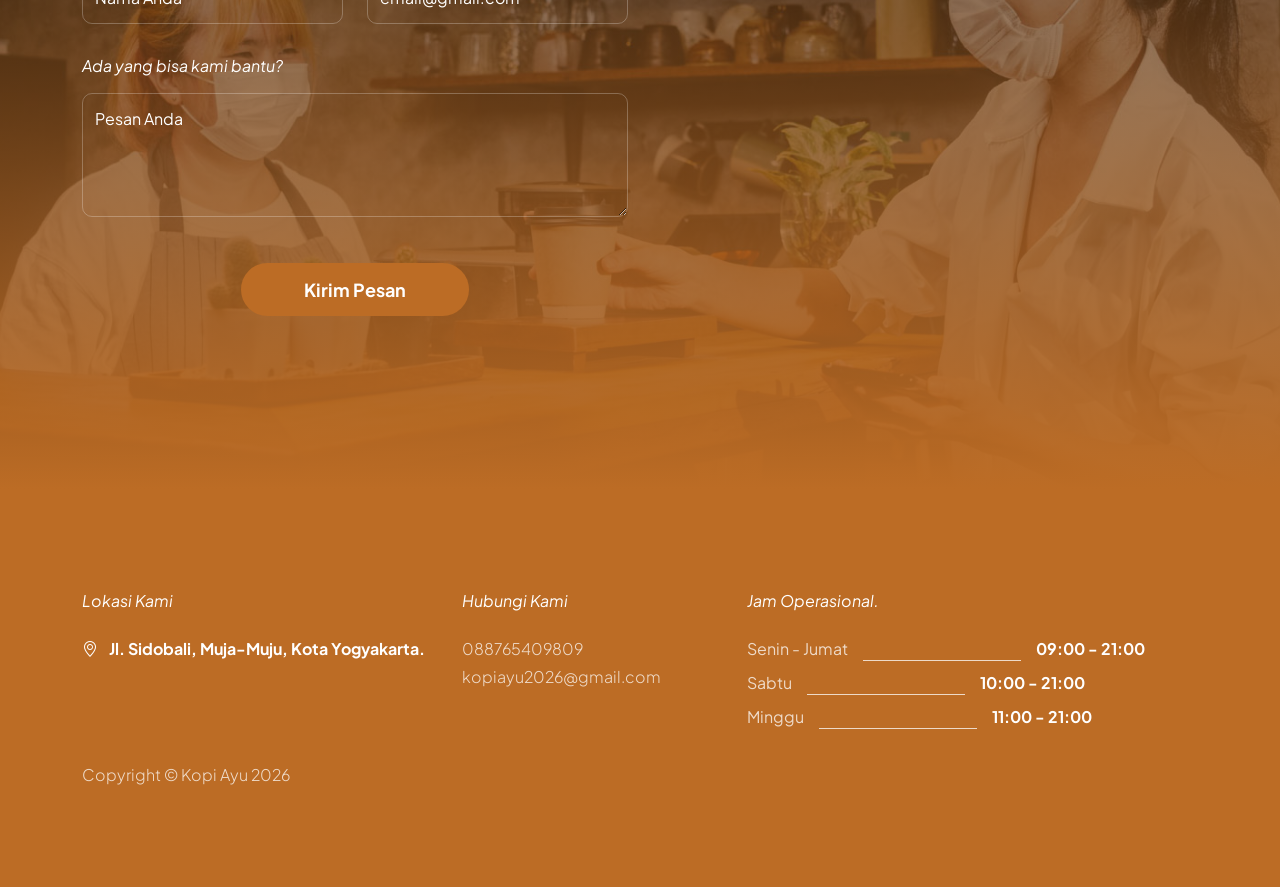
==== commit 51060efc: "Update index.html" ====
--- a/index.html
+++ b/index.html
@@ -256,7 +256,7 @@
                                 </div>
 
                                 <div class="team-block-image-wrap">
-                                    <img src="images/team/martin.jpeg" class="team-block-image img-fluid" alt="">
+                                    <img src="images/team/martin baru.jpeg" class="team-block-image img-fluid" alt="">
                                 </div>
                             </div>
                         </div>
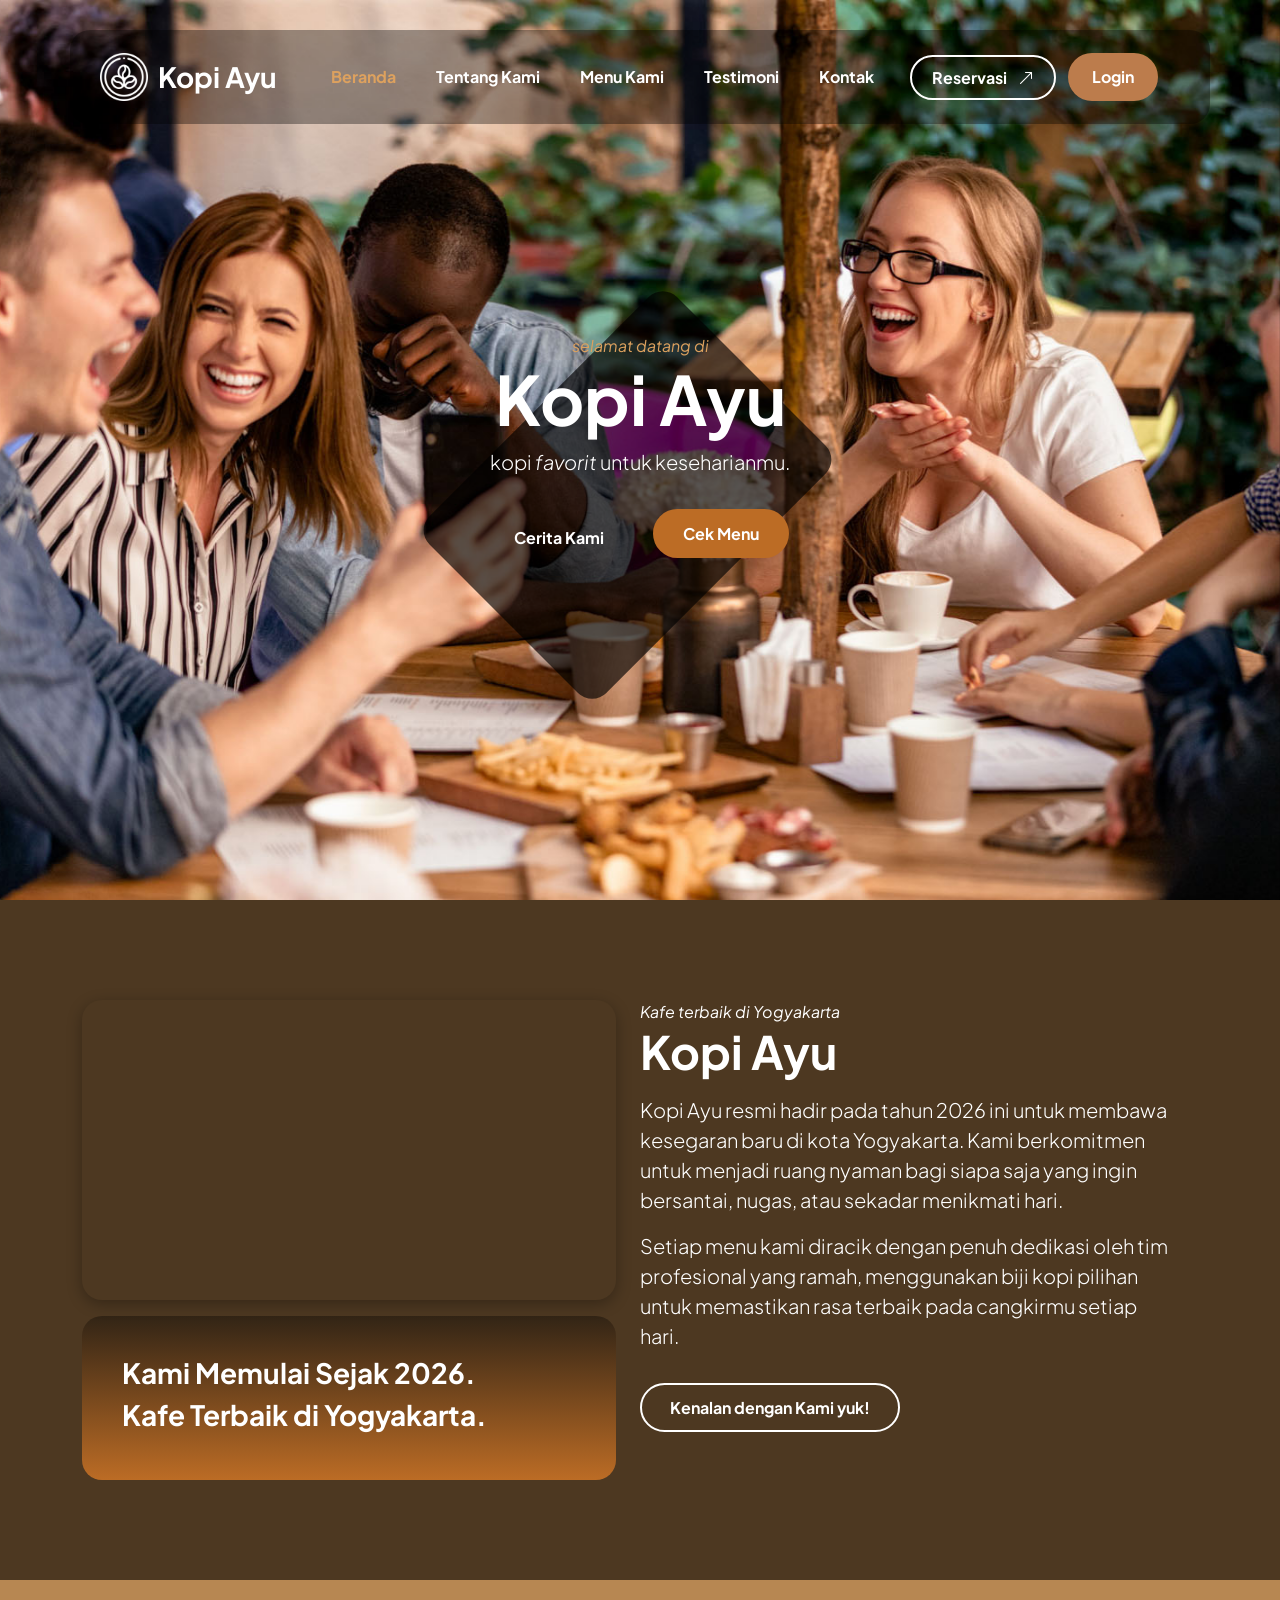
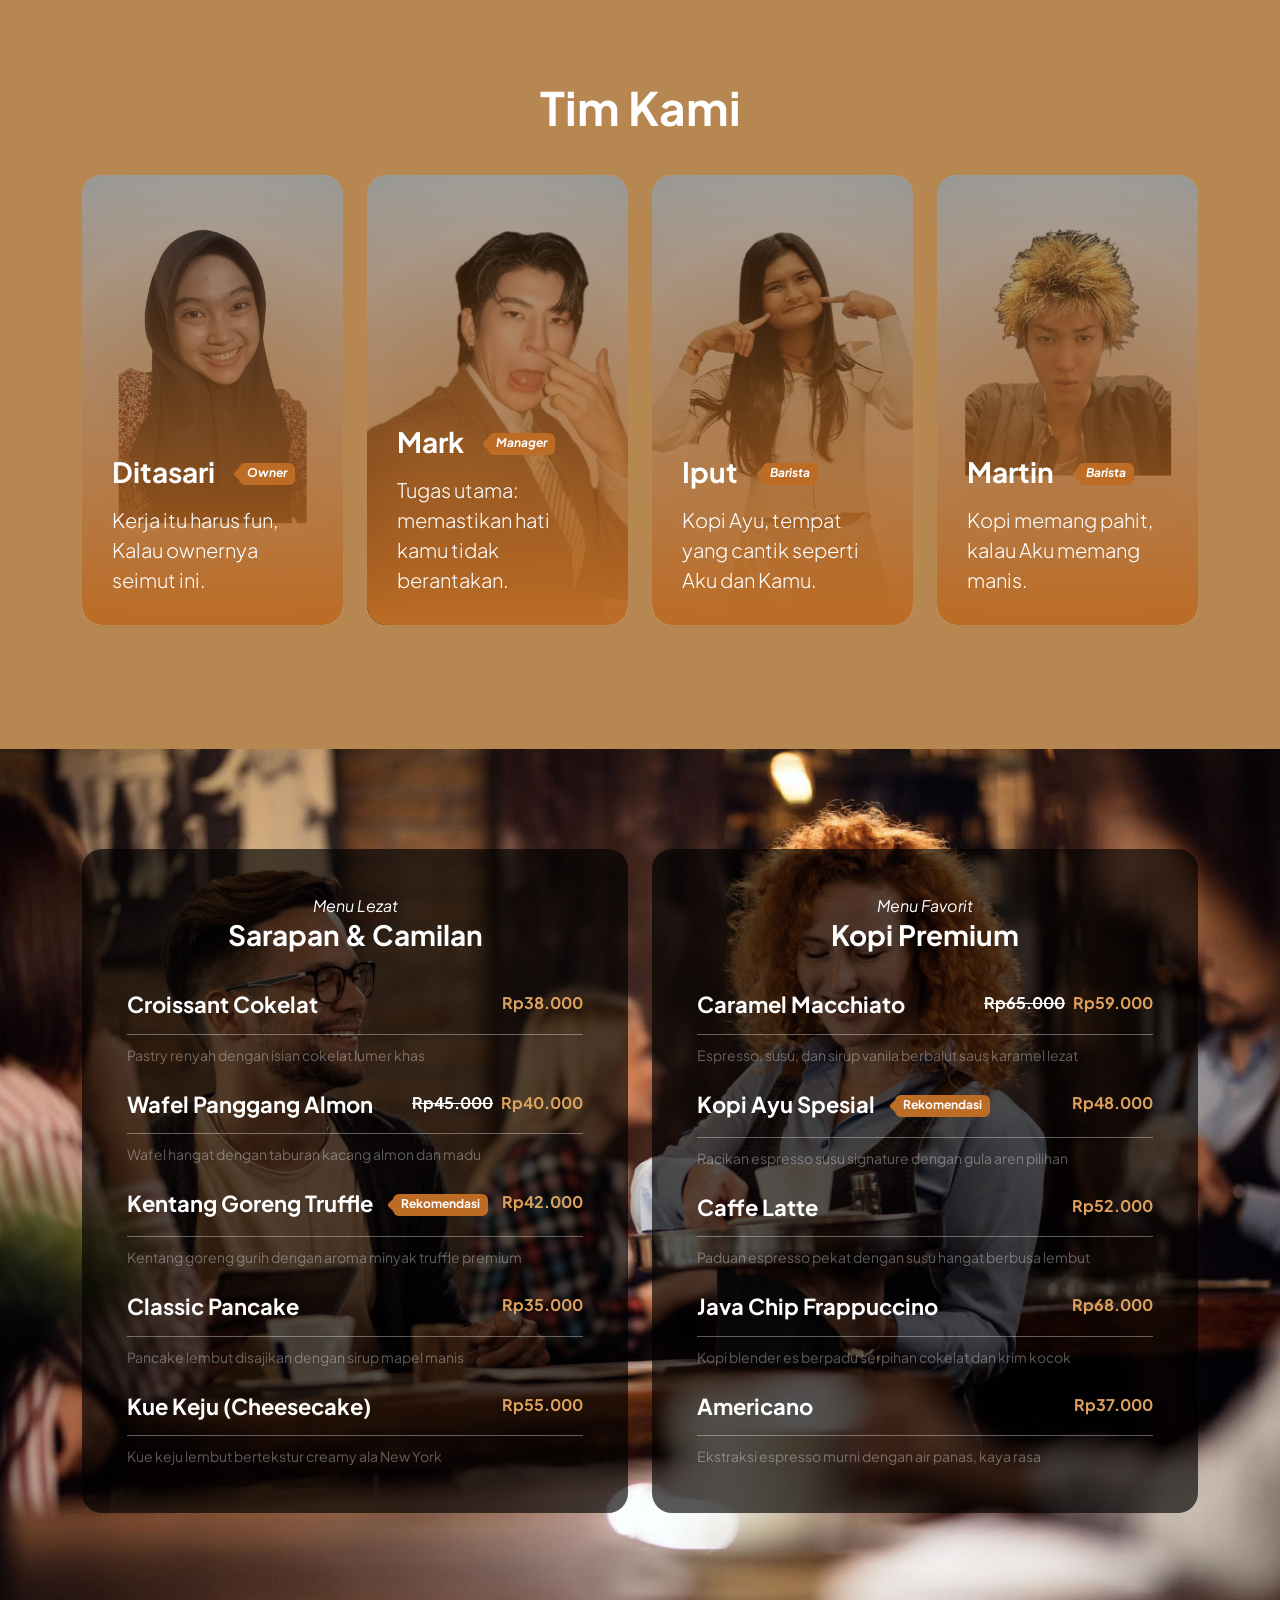
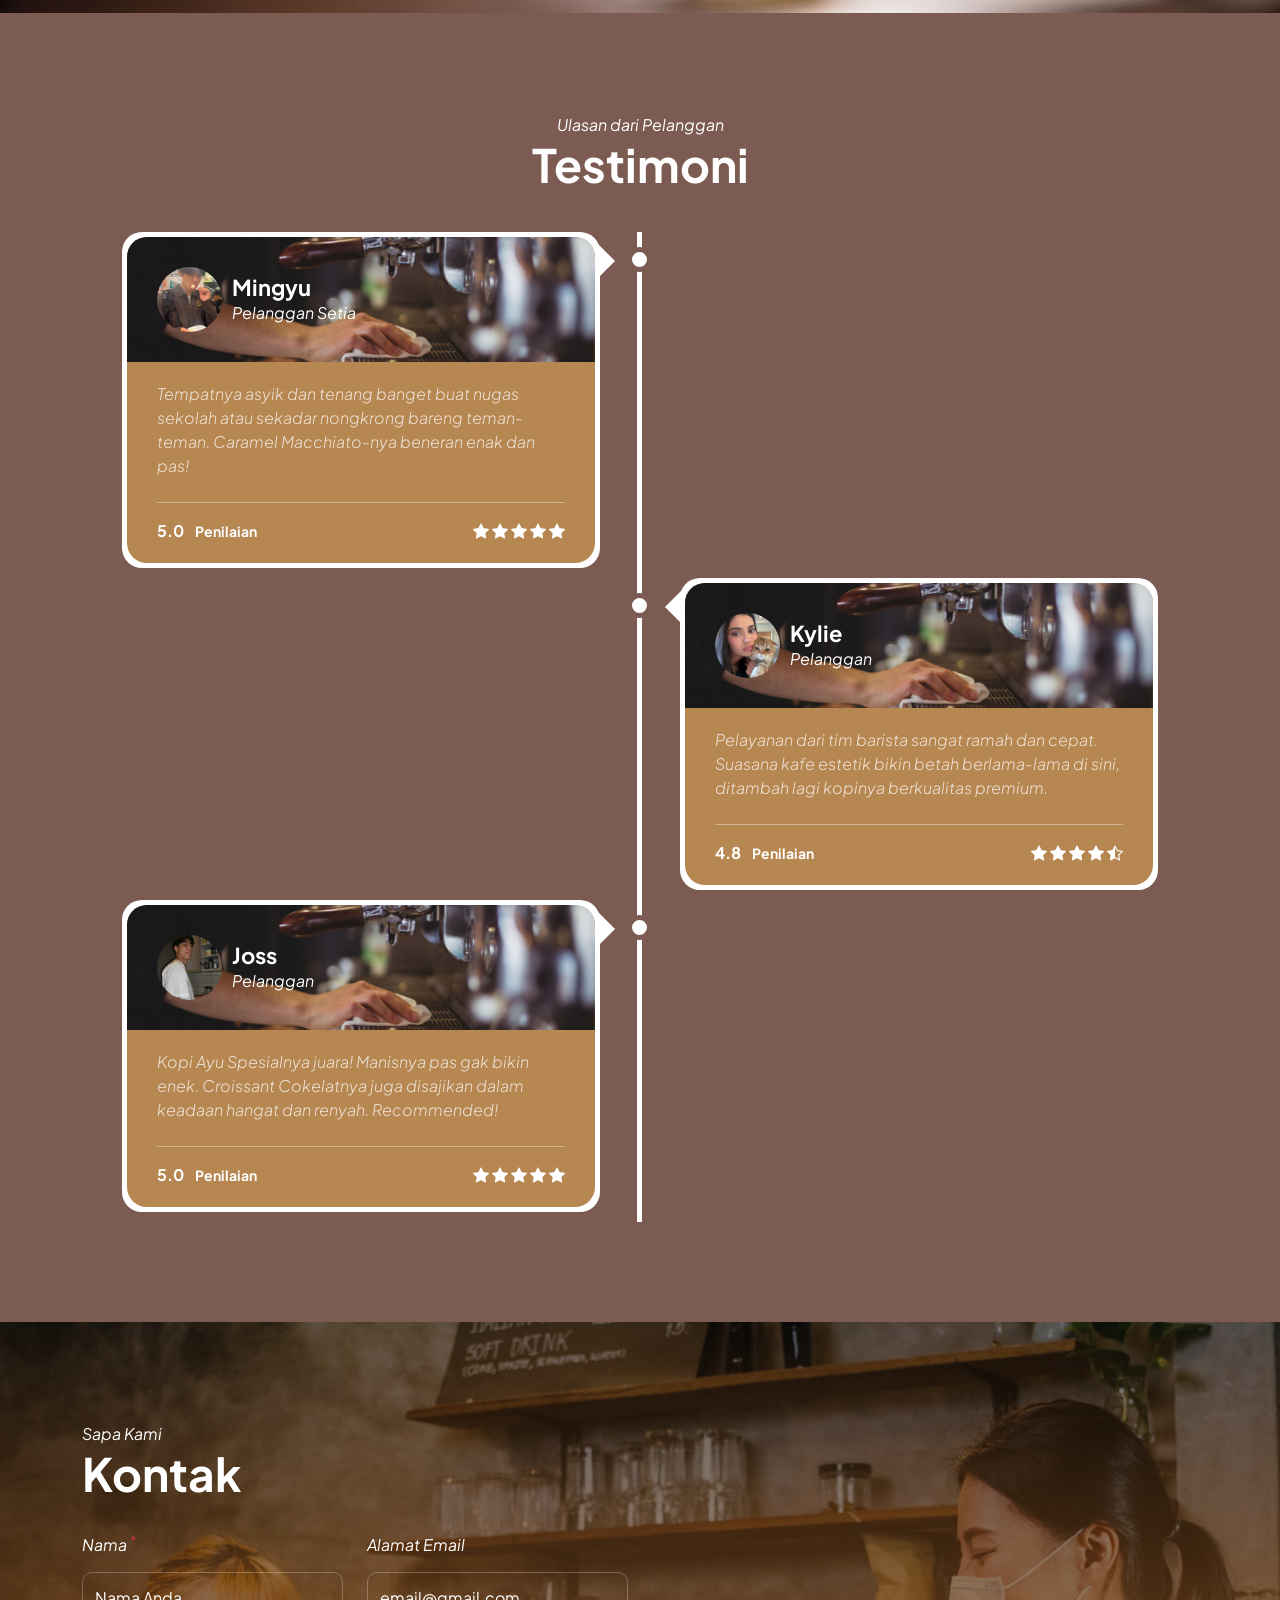
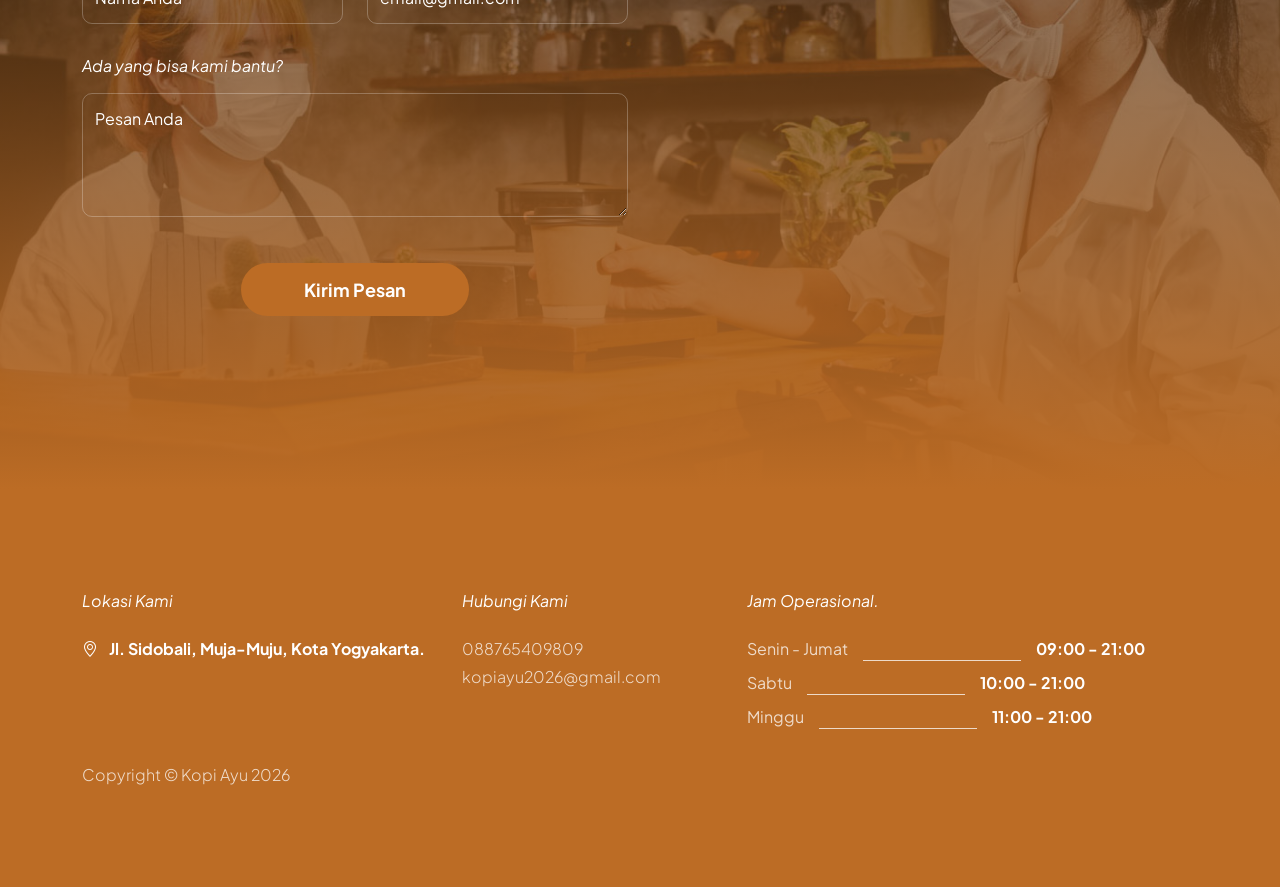
==== commit 63309773: "Update index.html" ====
--- a/index.html
+++ b/index.html
@@ -208,7 +208,7 @@
                                 </div>
 
                                 <div class="team-block-image-wrap">
-                                    <img src="images/team/dita foto.jpeg" class="team-block-image img-fluid" alt="">
+                                    <img src="images/team/dita baruu.jpeg" class="team-block-image img-fluid" alt="">
                                 </div>
                             </div>
                         </div>
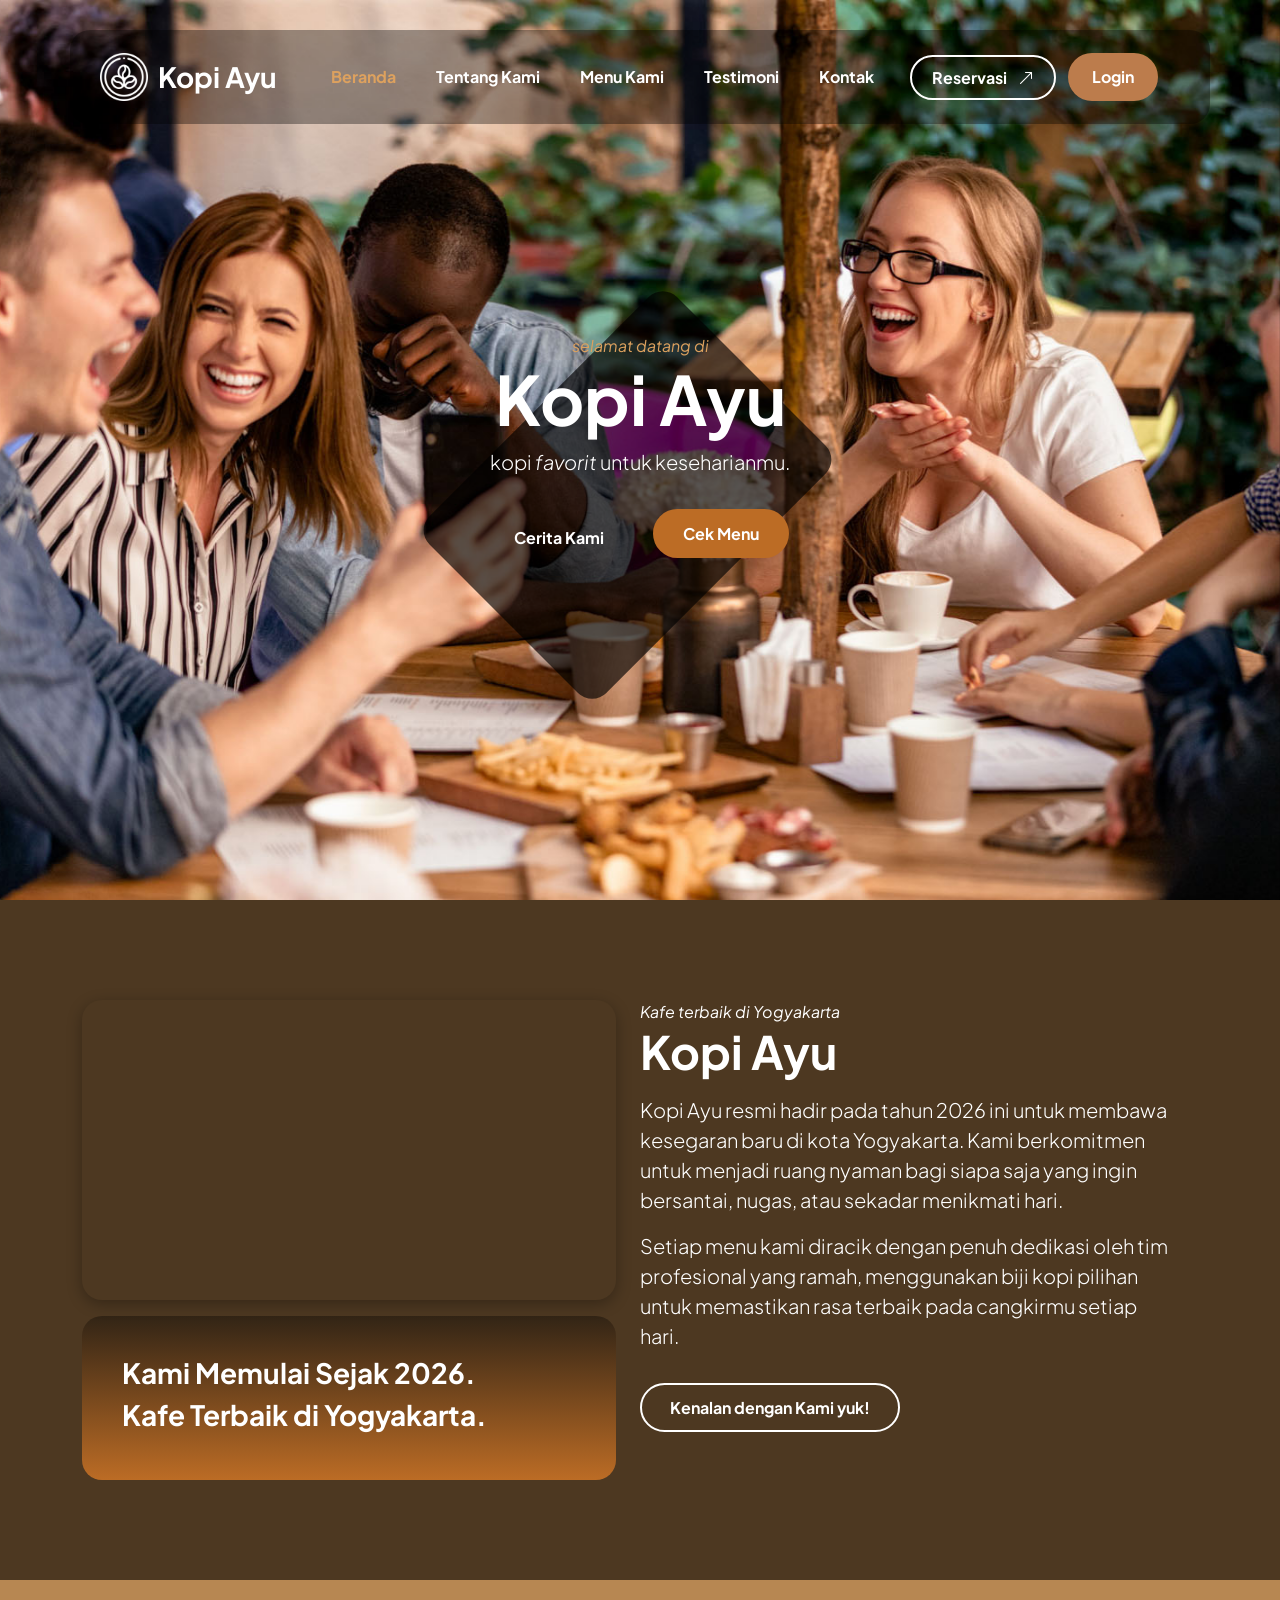
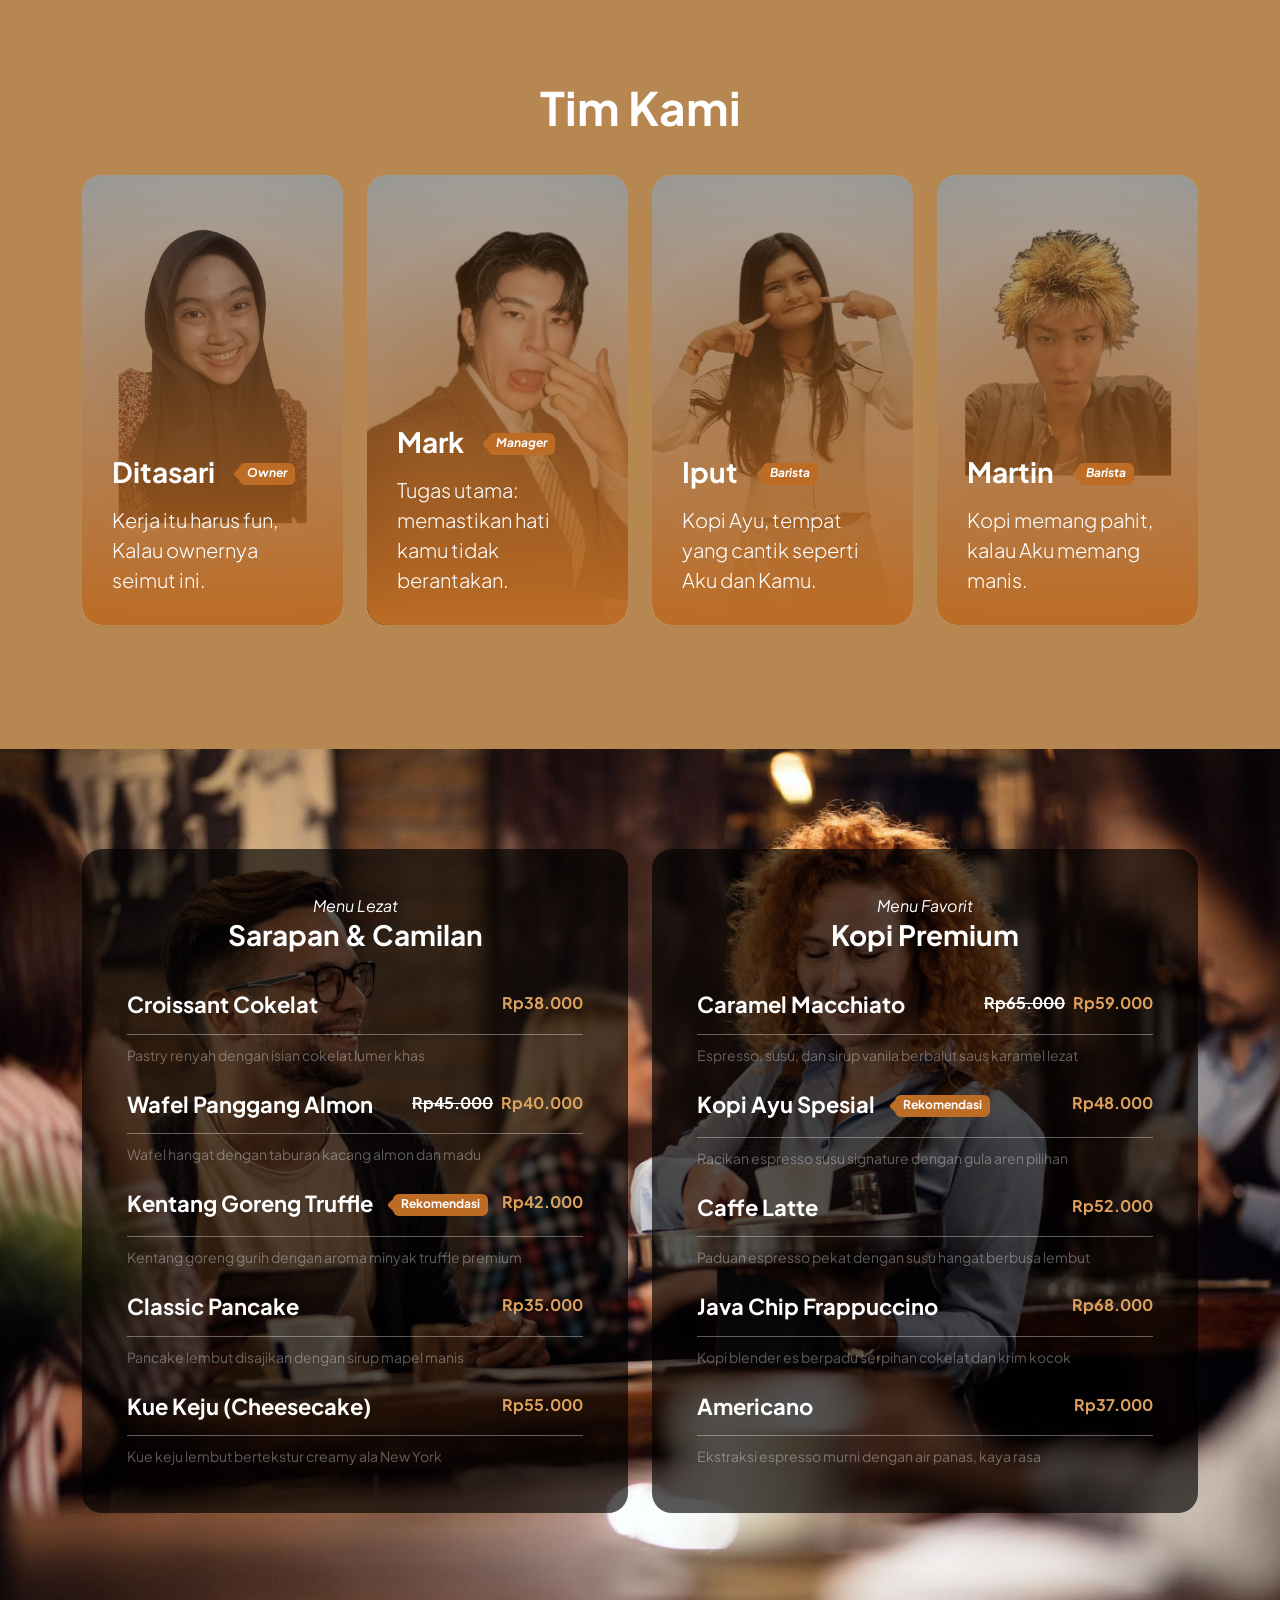
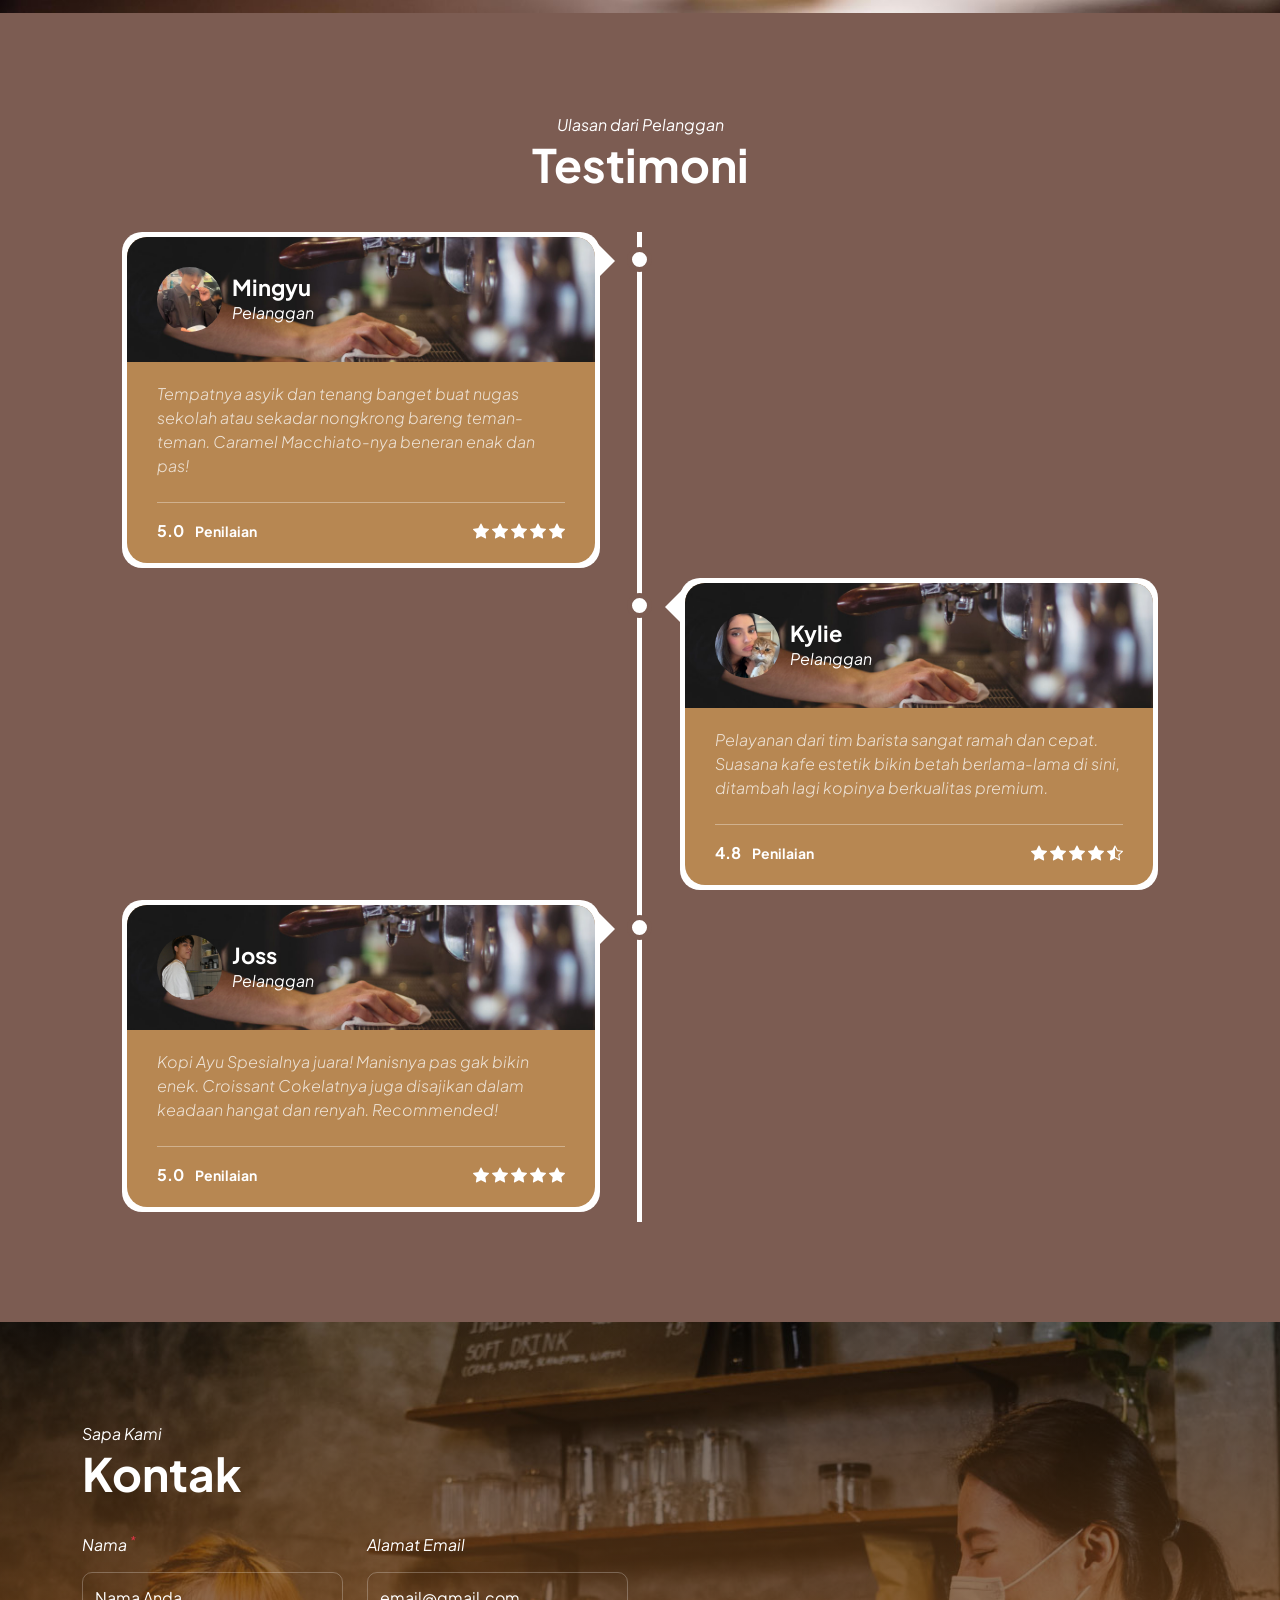
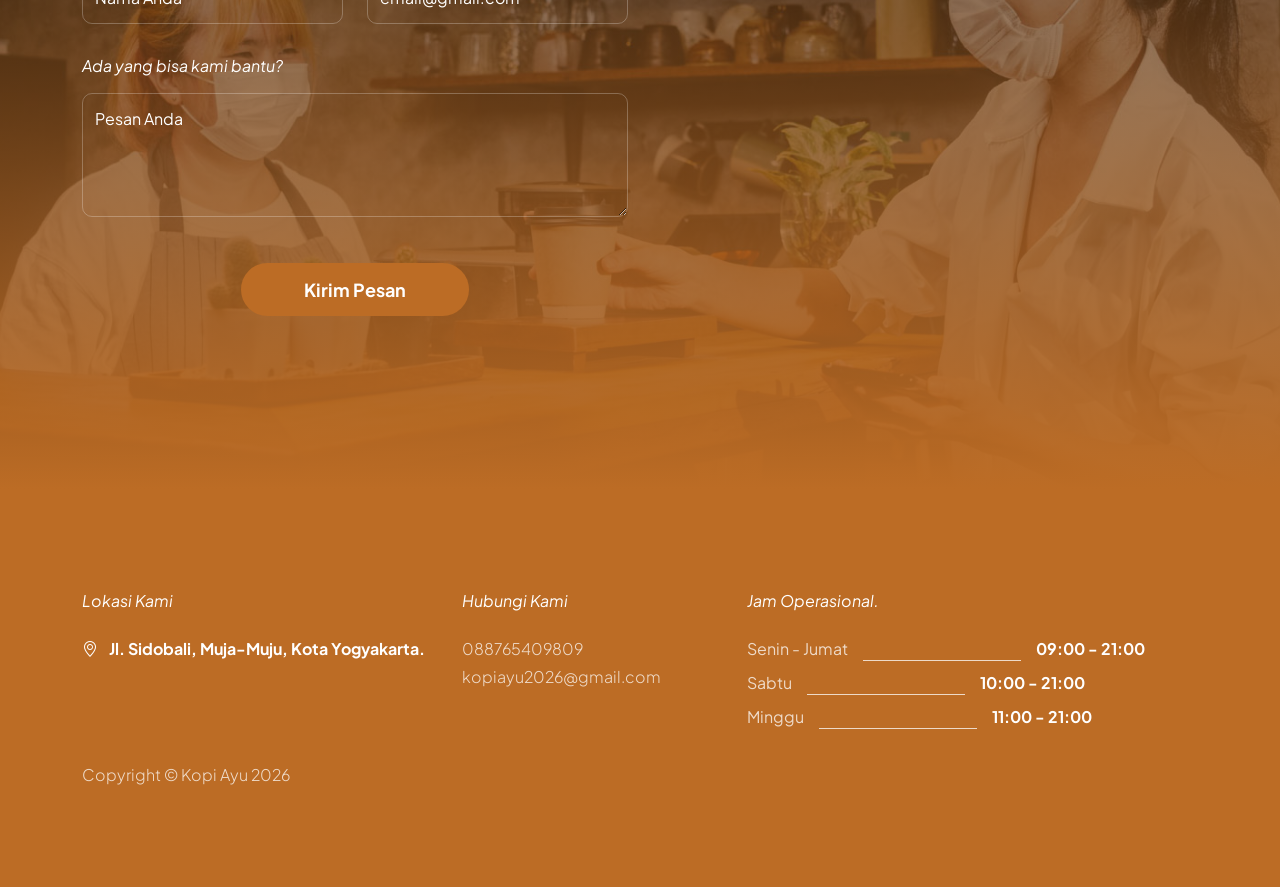
==== commit 33bc4389: "Update index.html" ====
--- a/index.html
+++ b/index.html
@@ -422,7 +422,7 @@
                                             <img src="images/reviews/mingyu.jpeg" class="reviews-block-image img-fluid" alt="">
                                             <div>
                                                 <h6 class="text-white mb-0">Mingyu</h6>
-                                                <em class="text-white"> Pelanggan Setia</em>
+                                                <em class="text-white"> Pelanggan </em>
                                             </div>
                                         </div>
 
